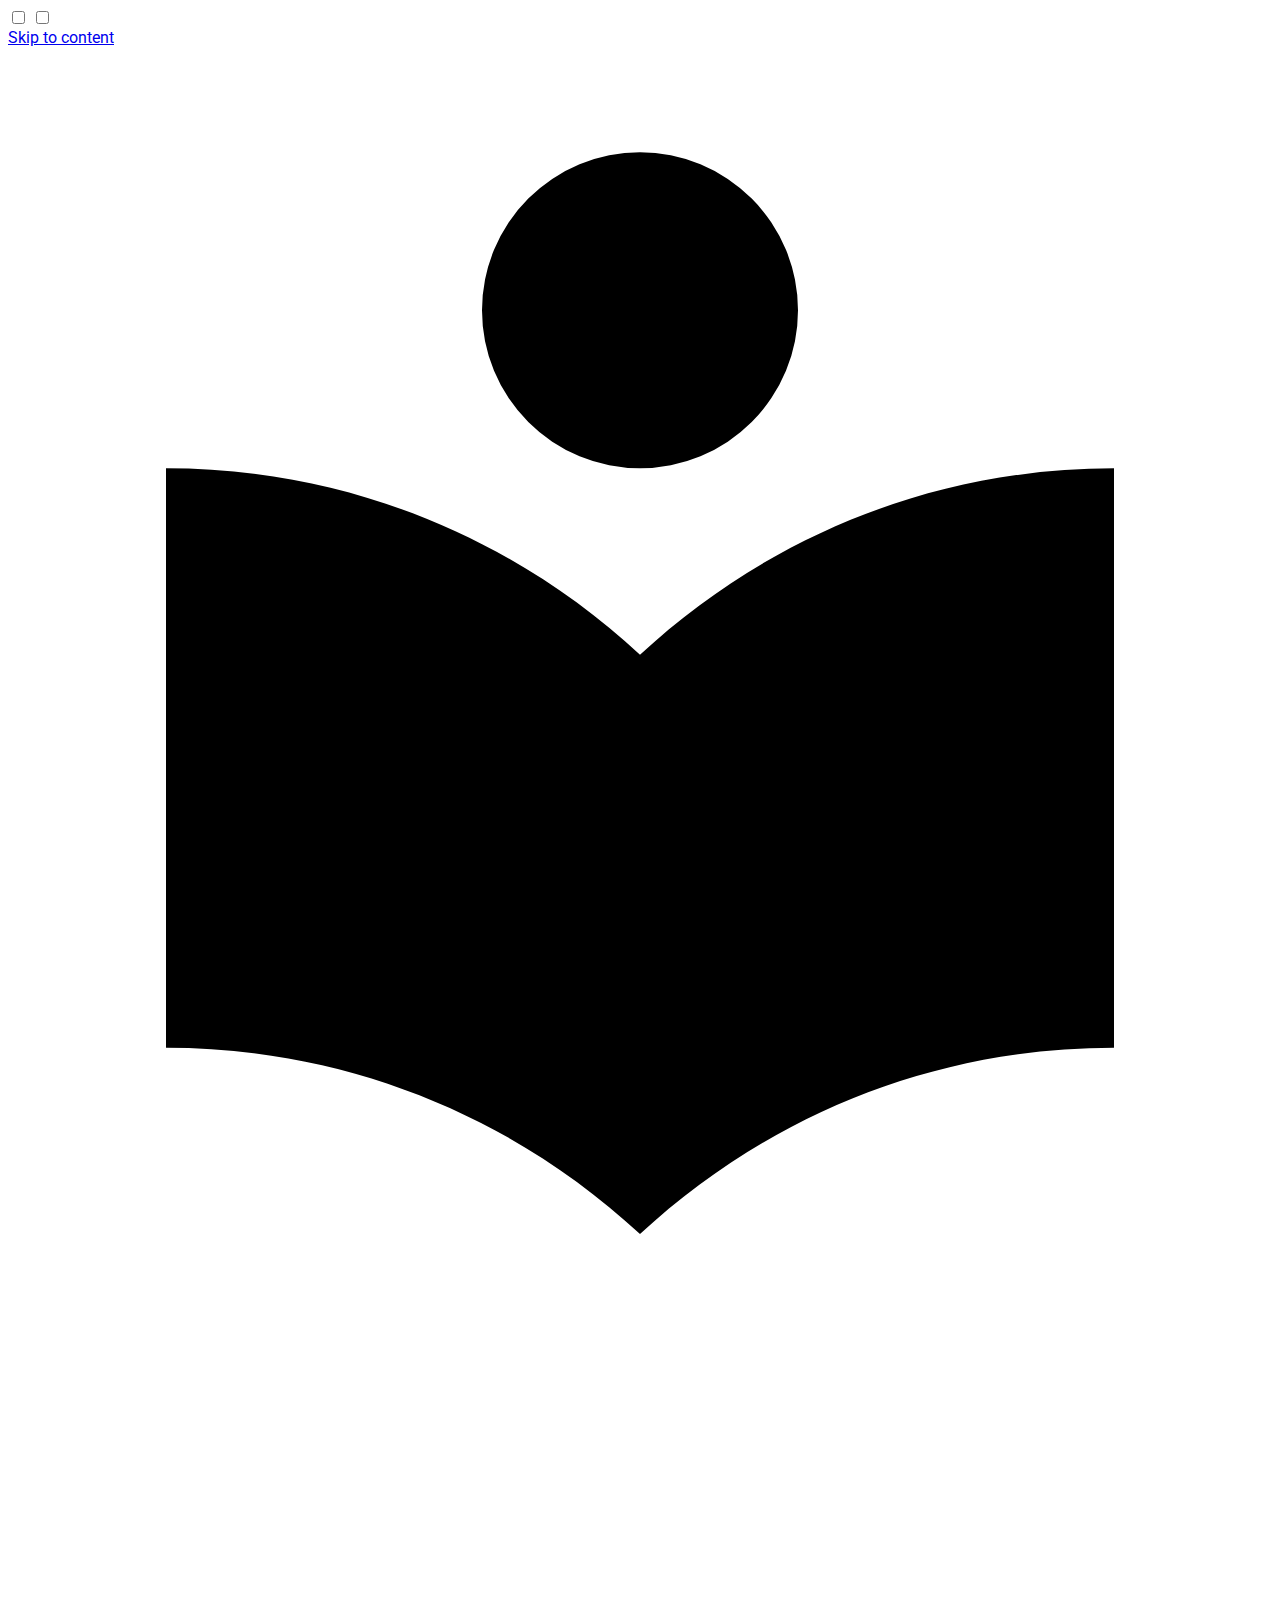
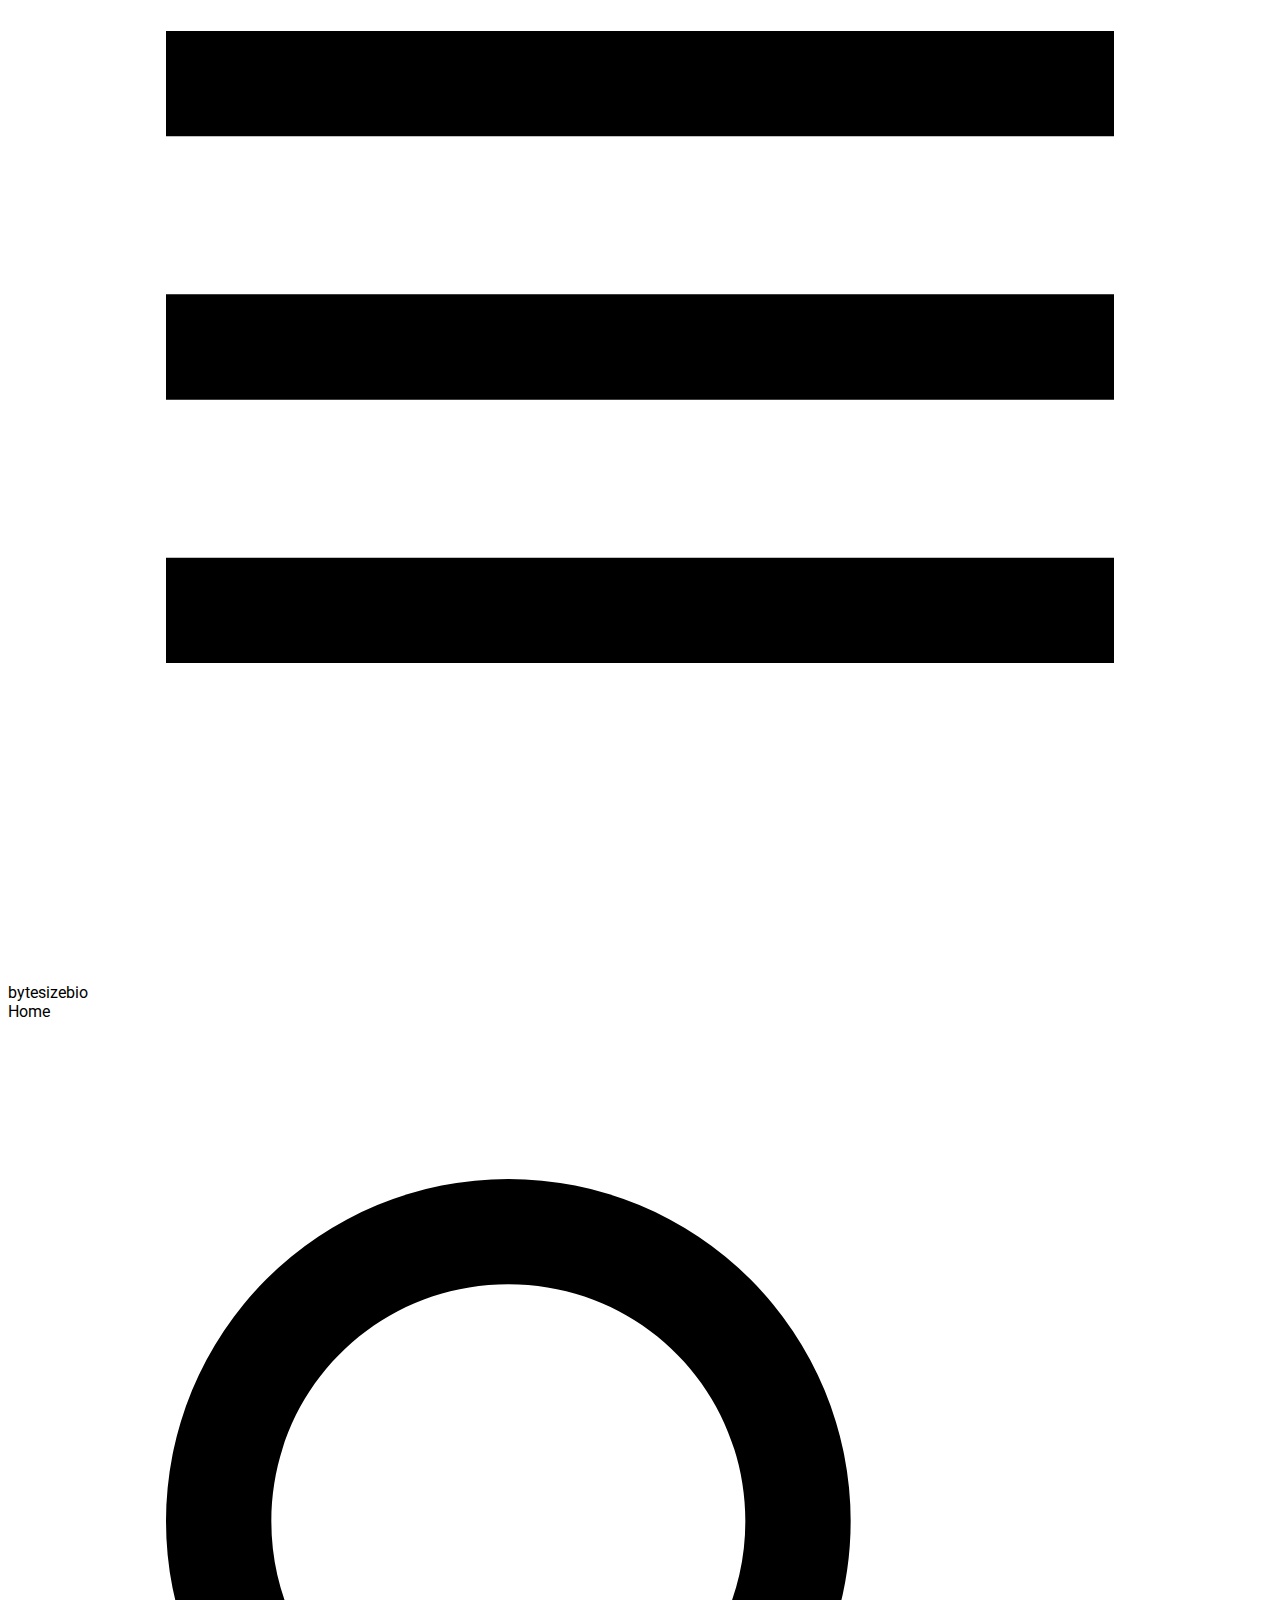
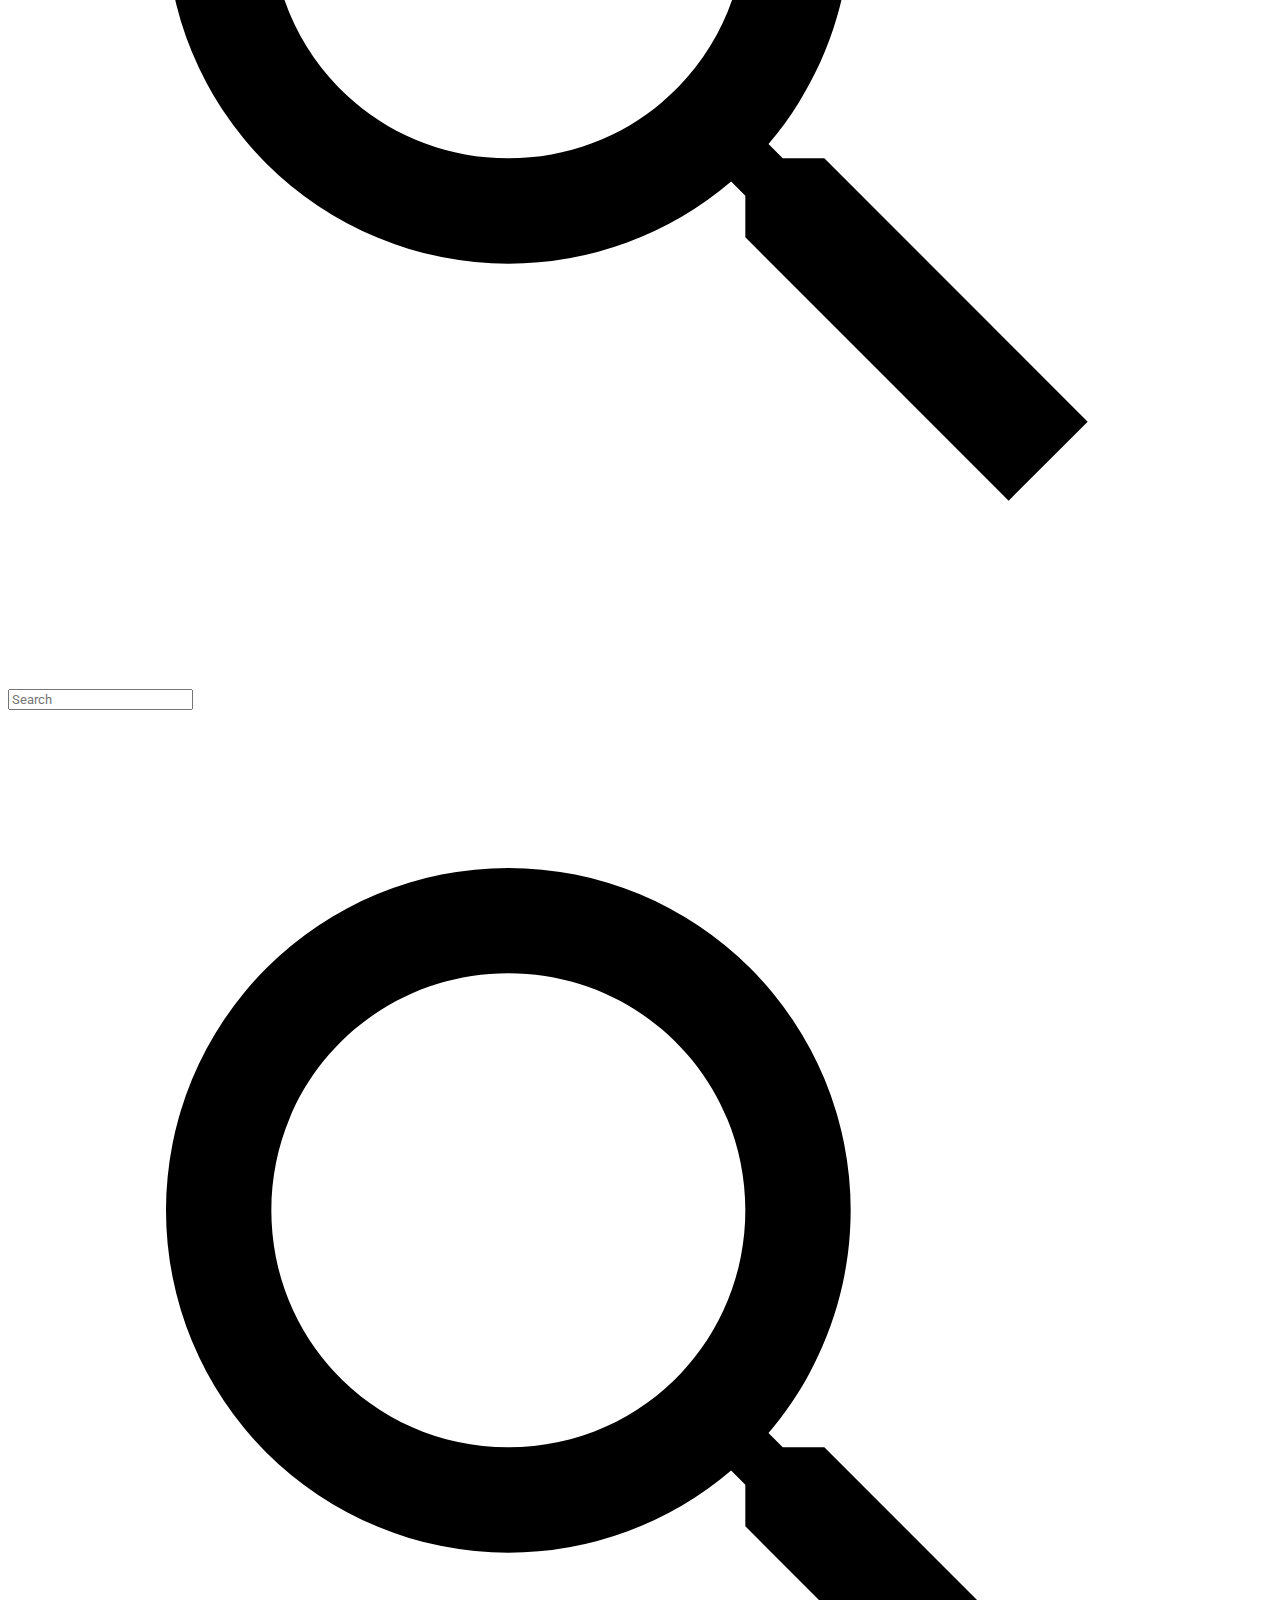
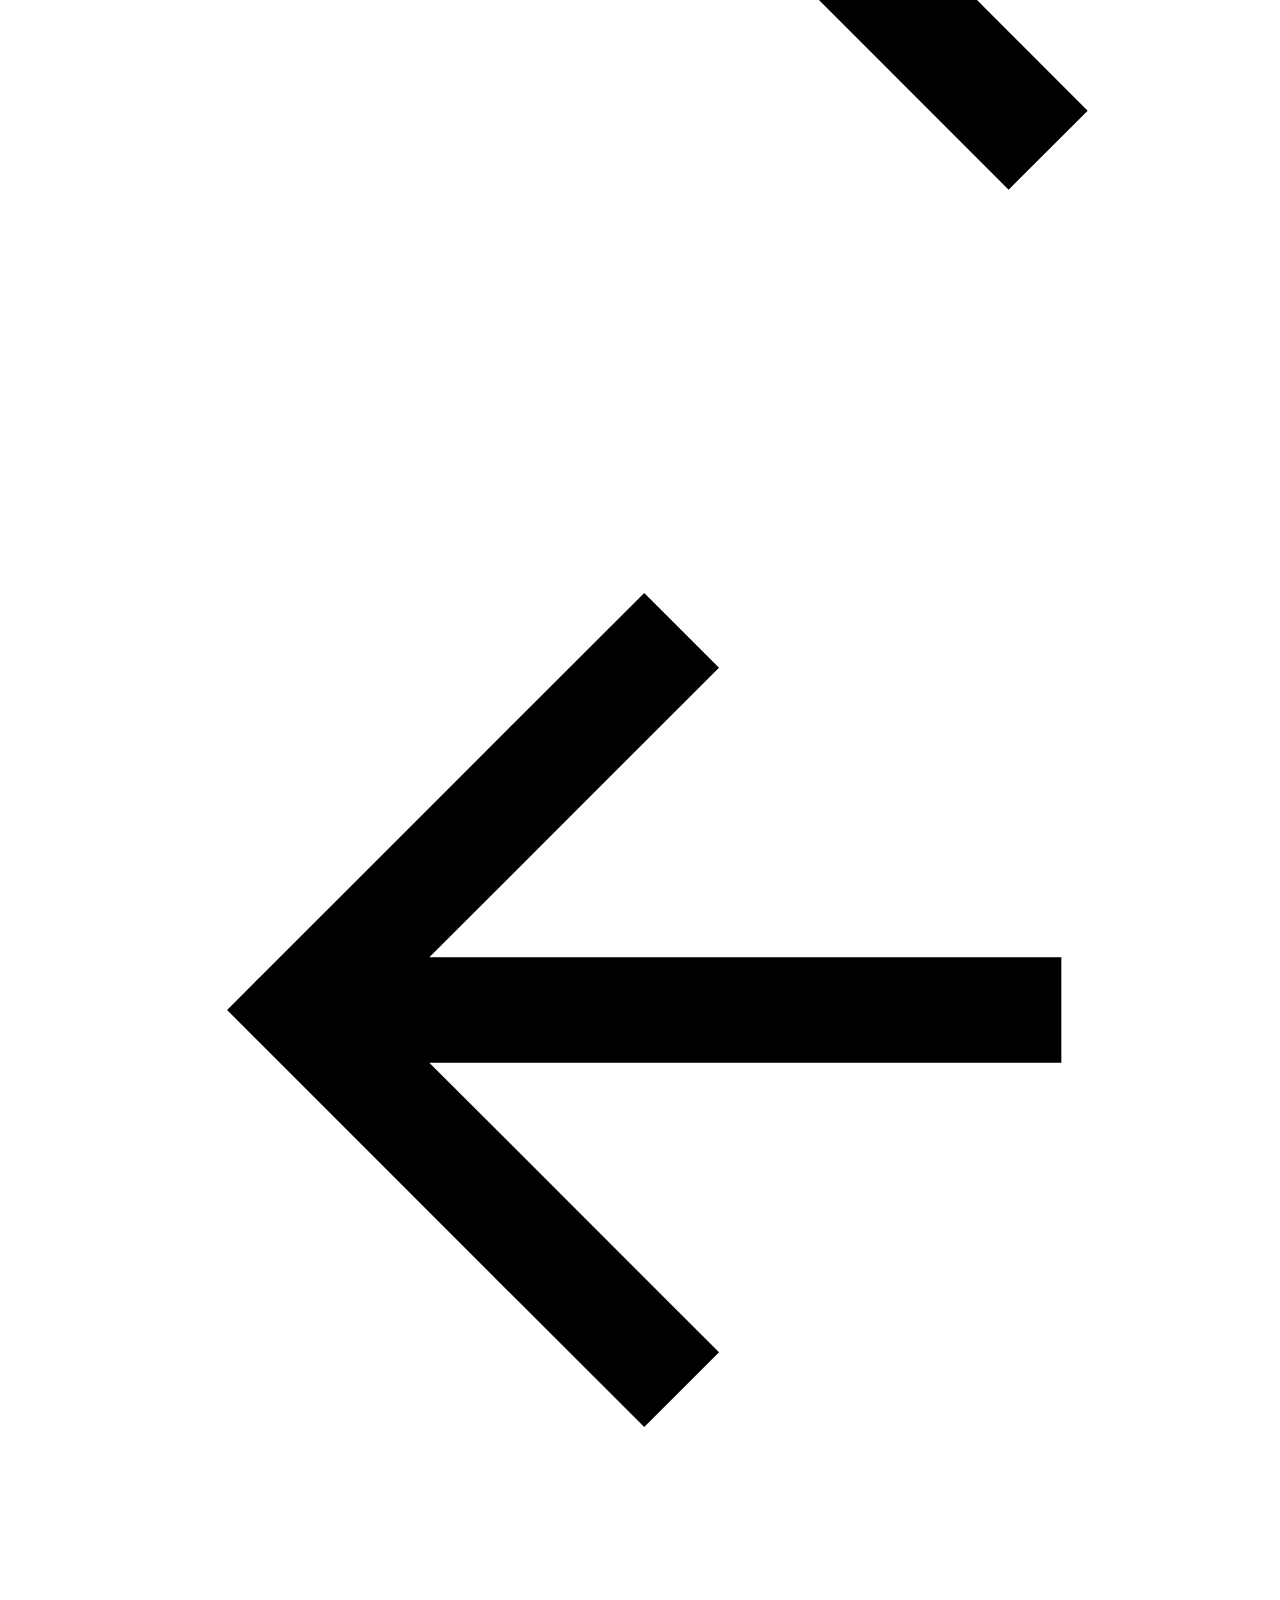
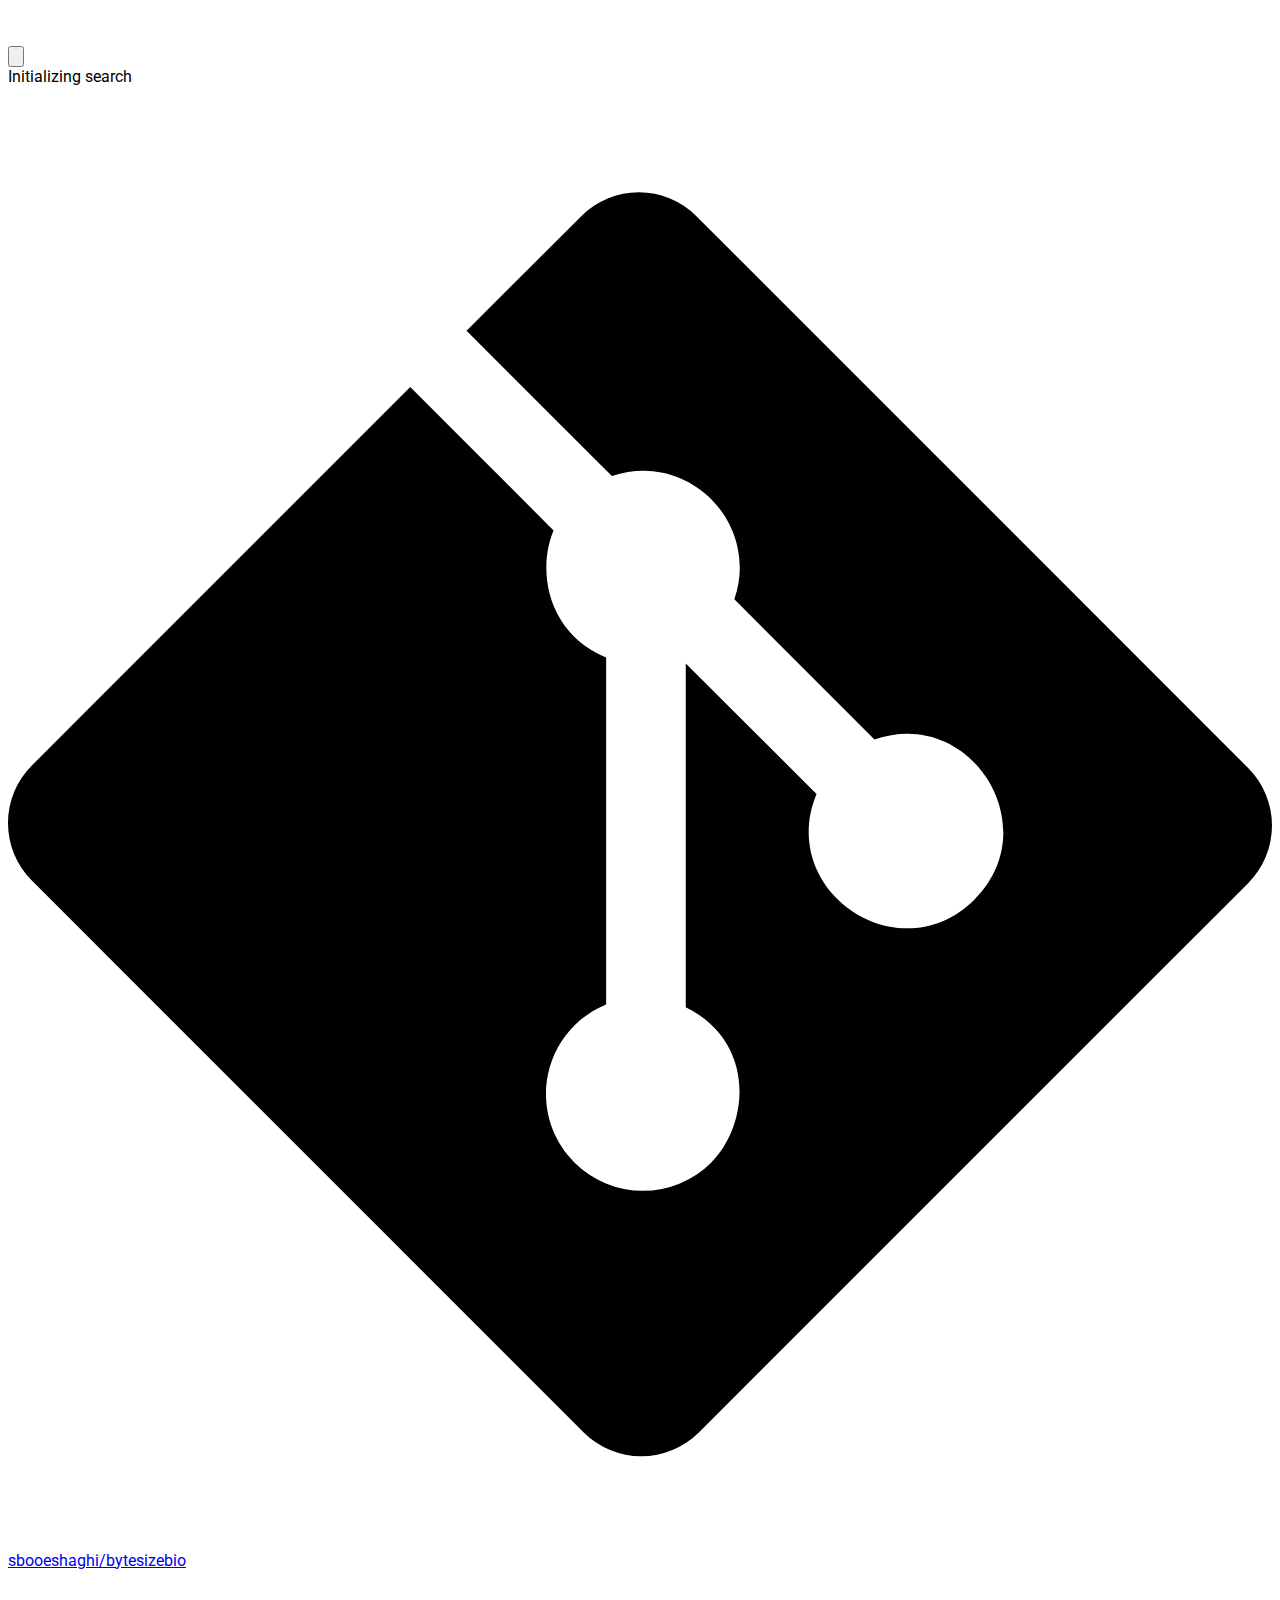
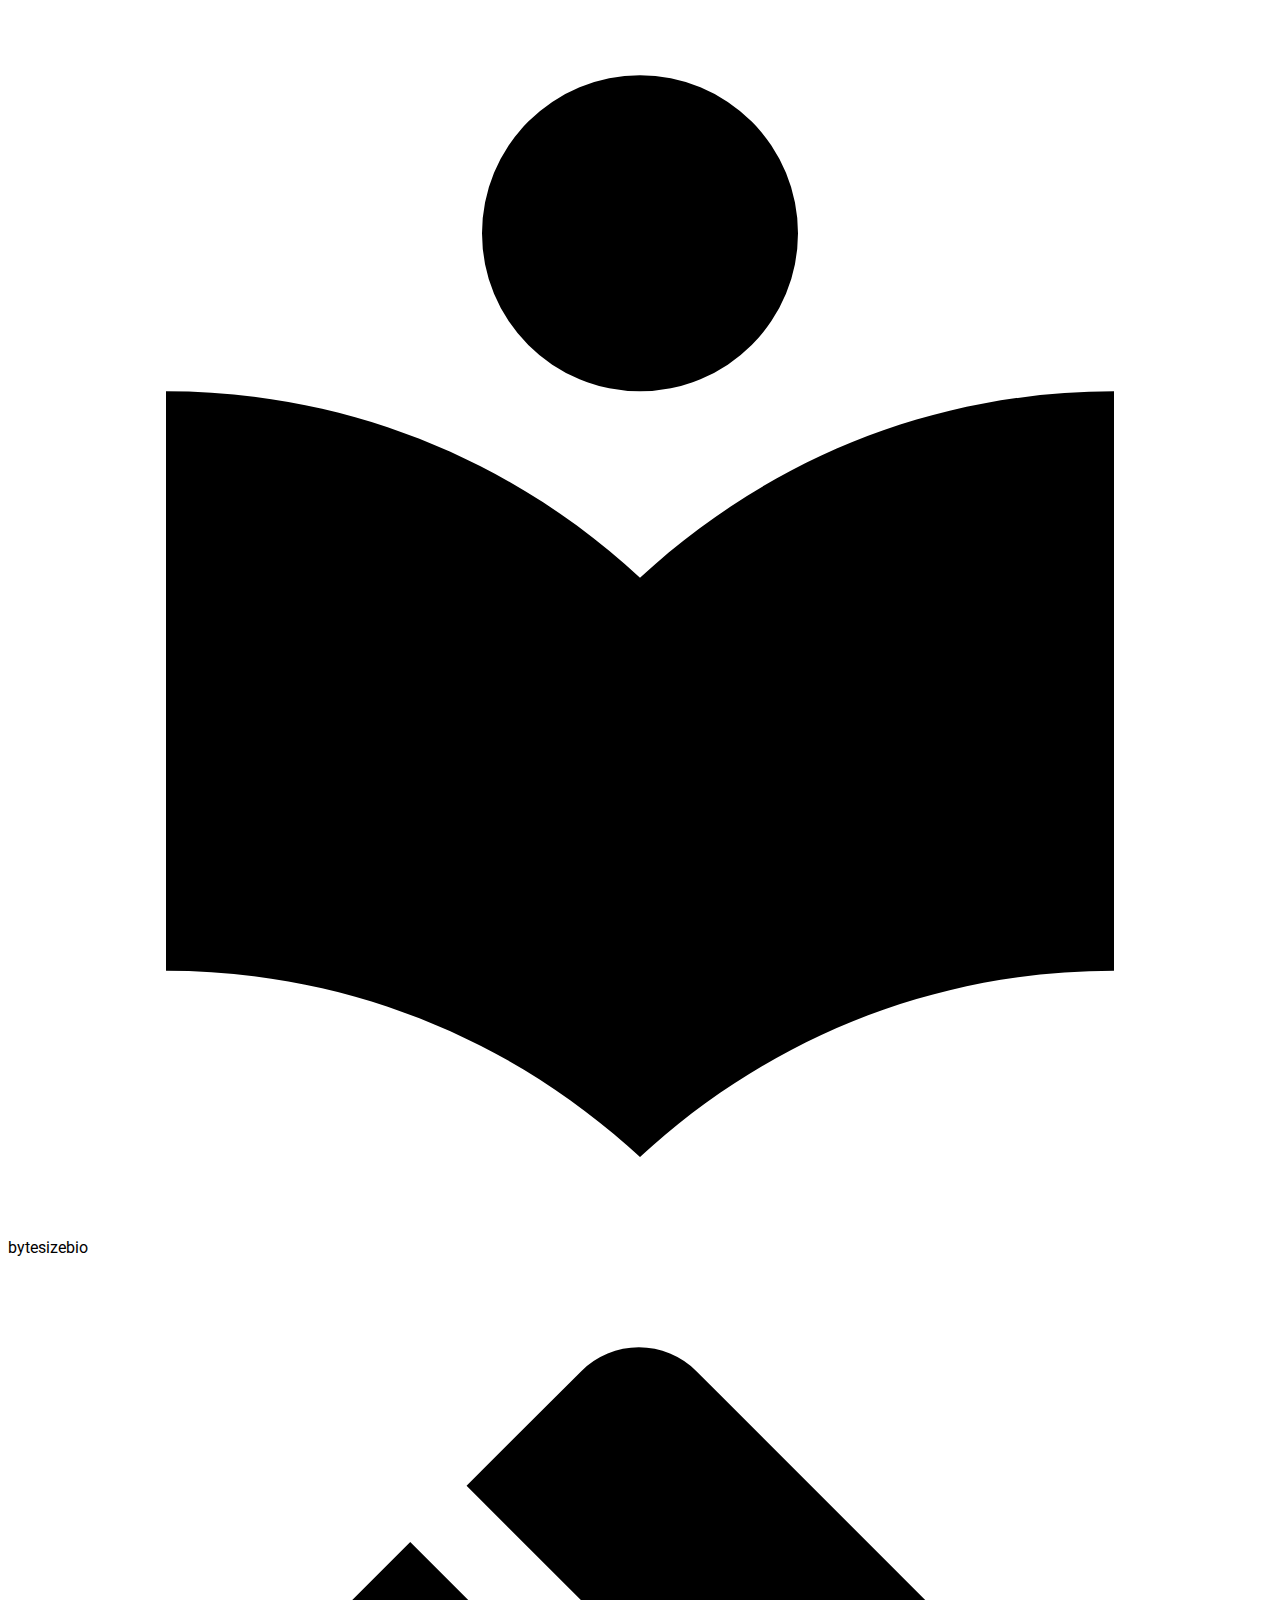
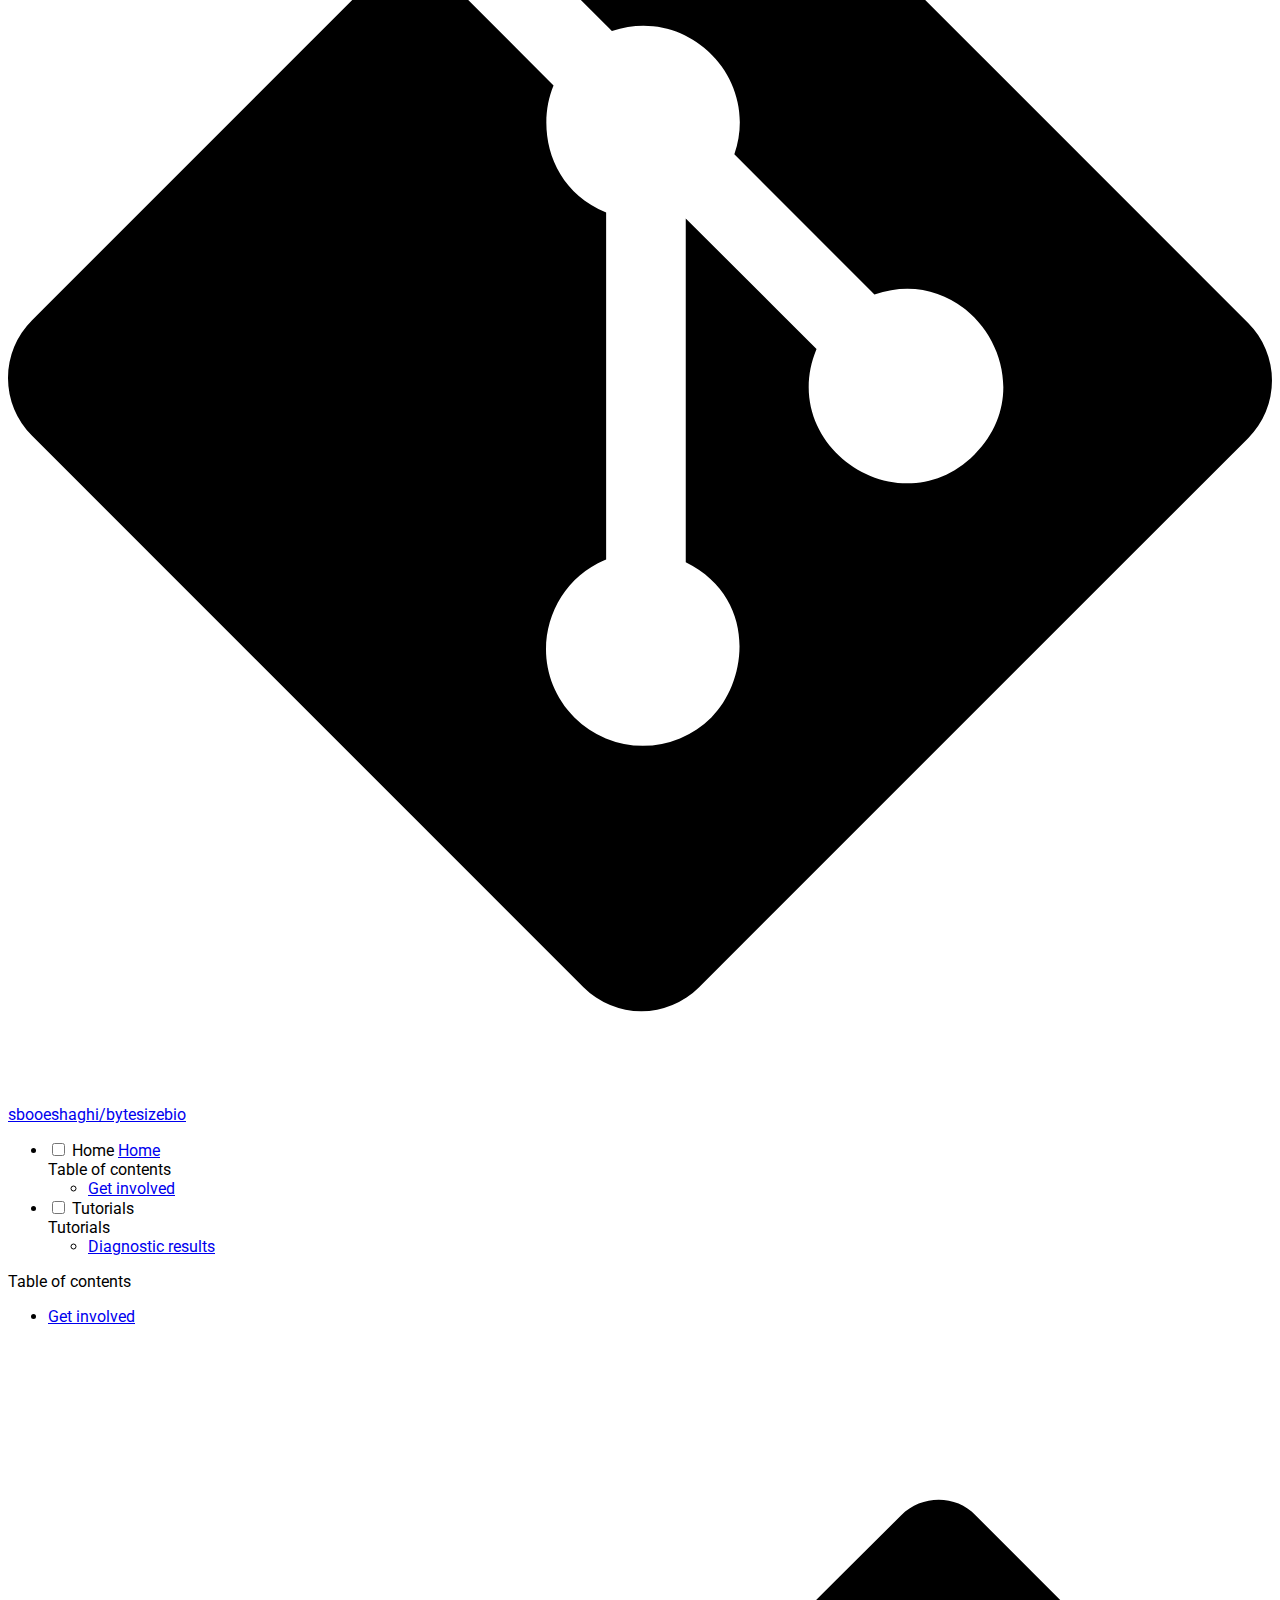
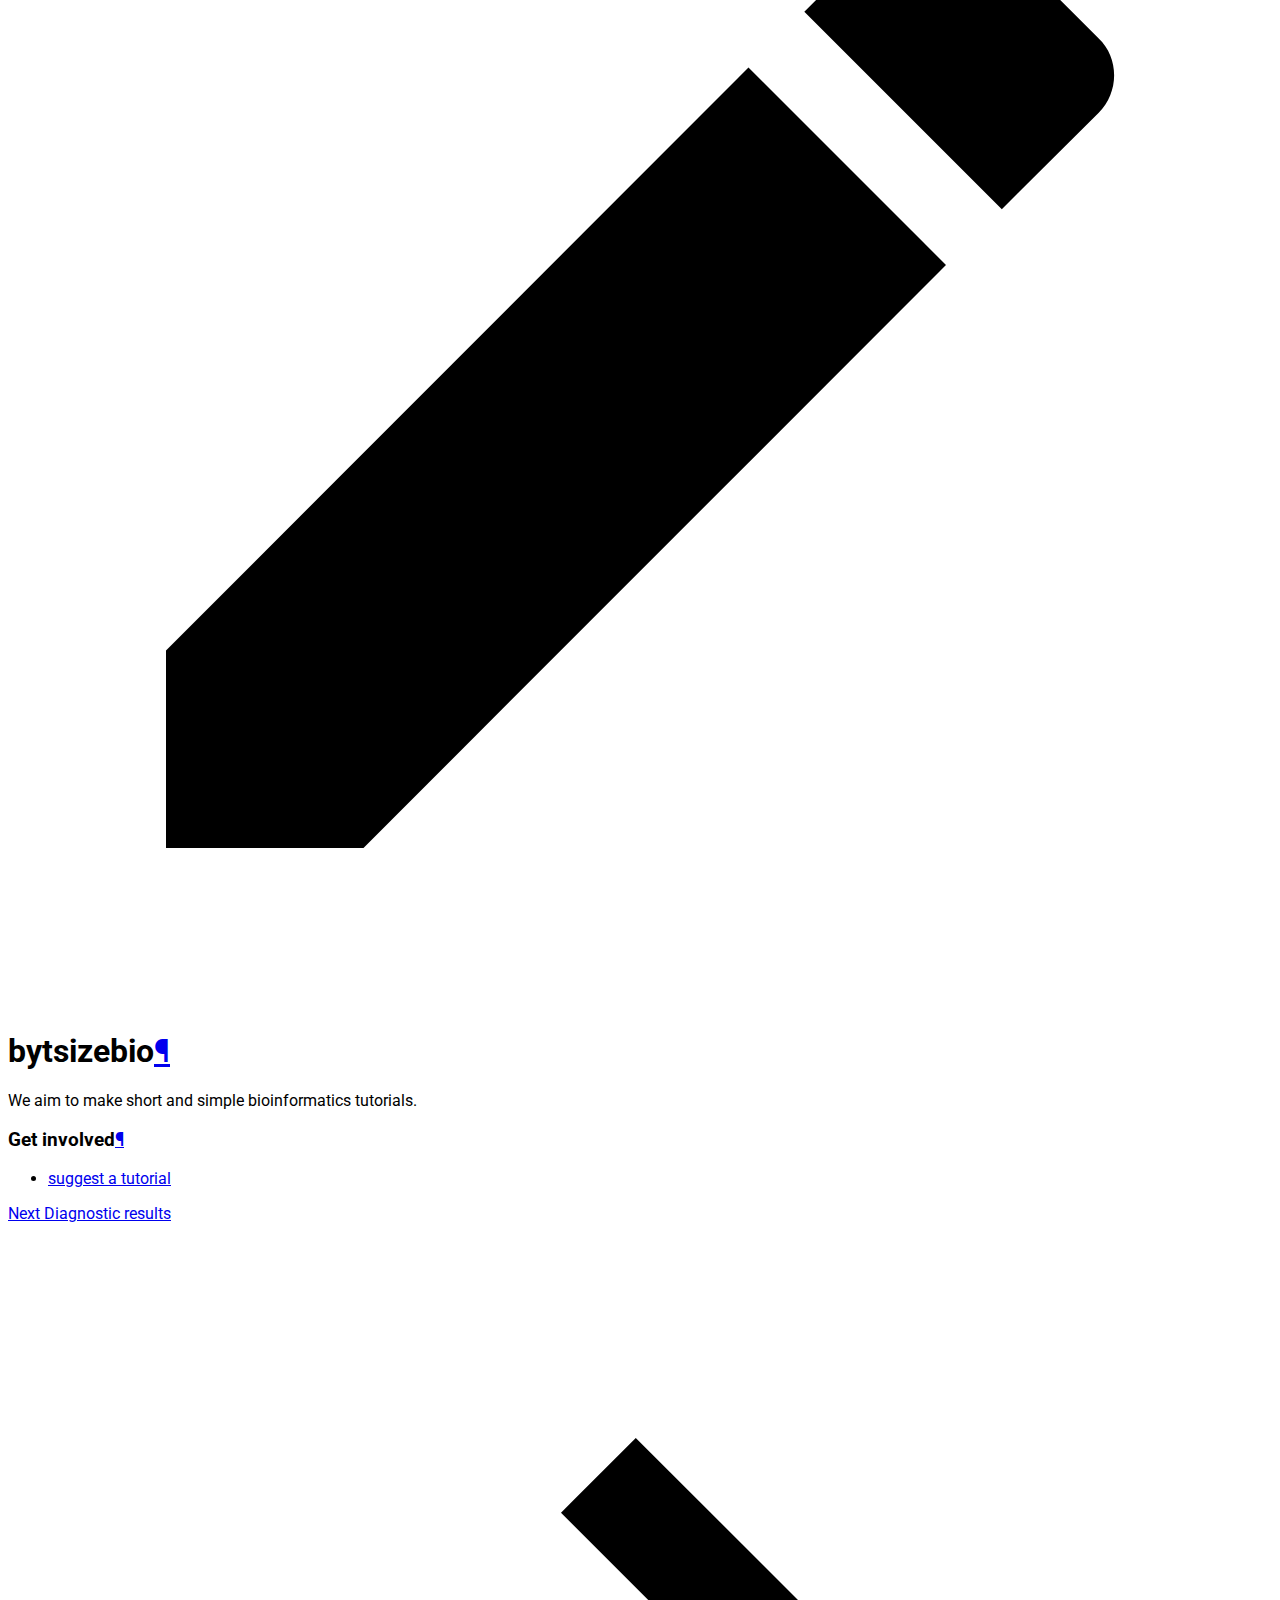
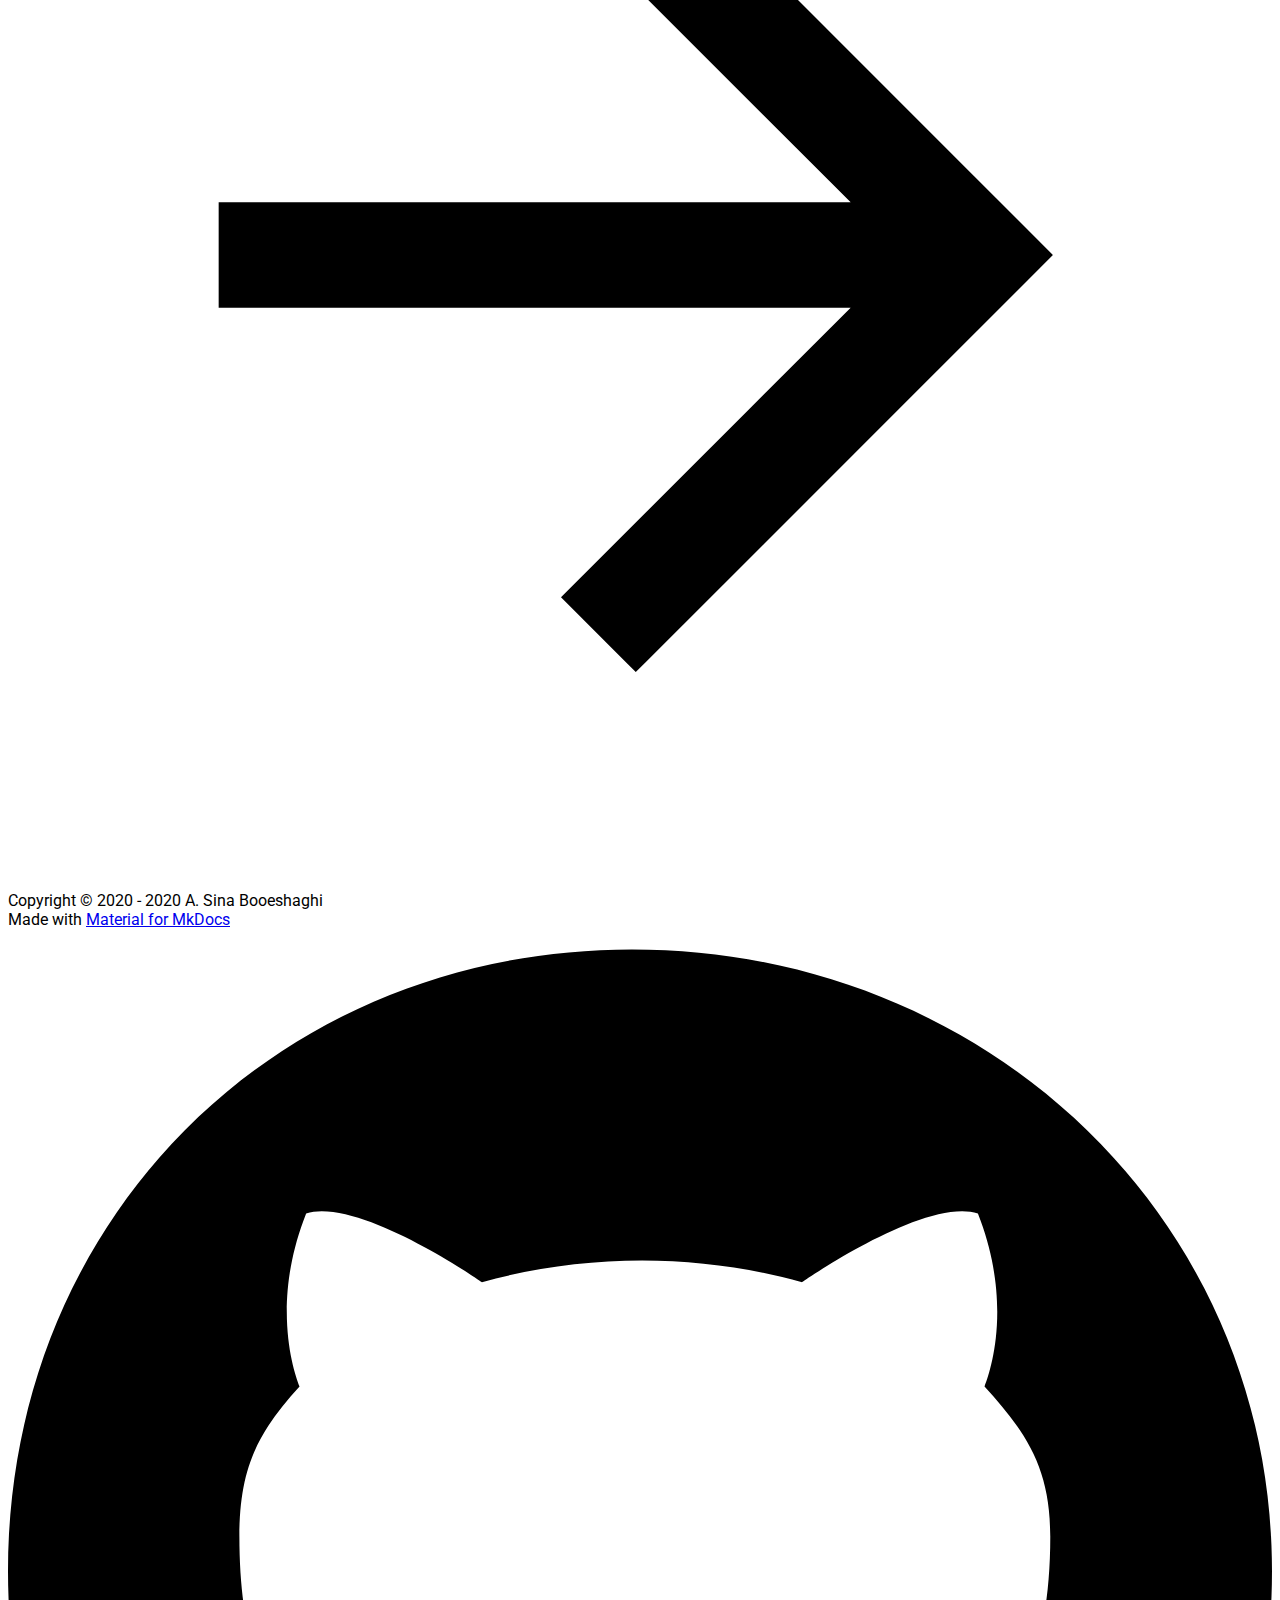
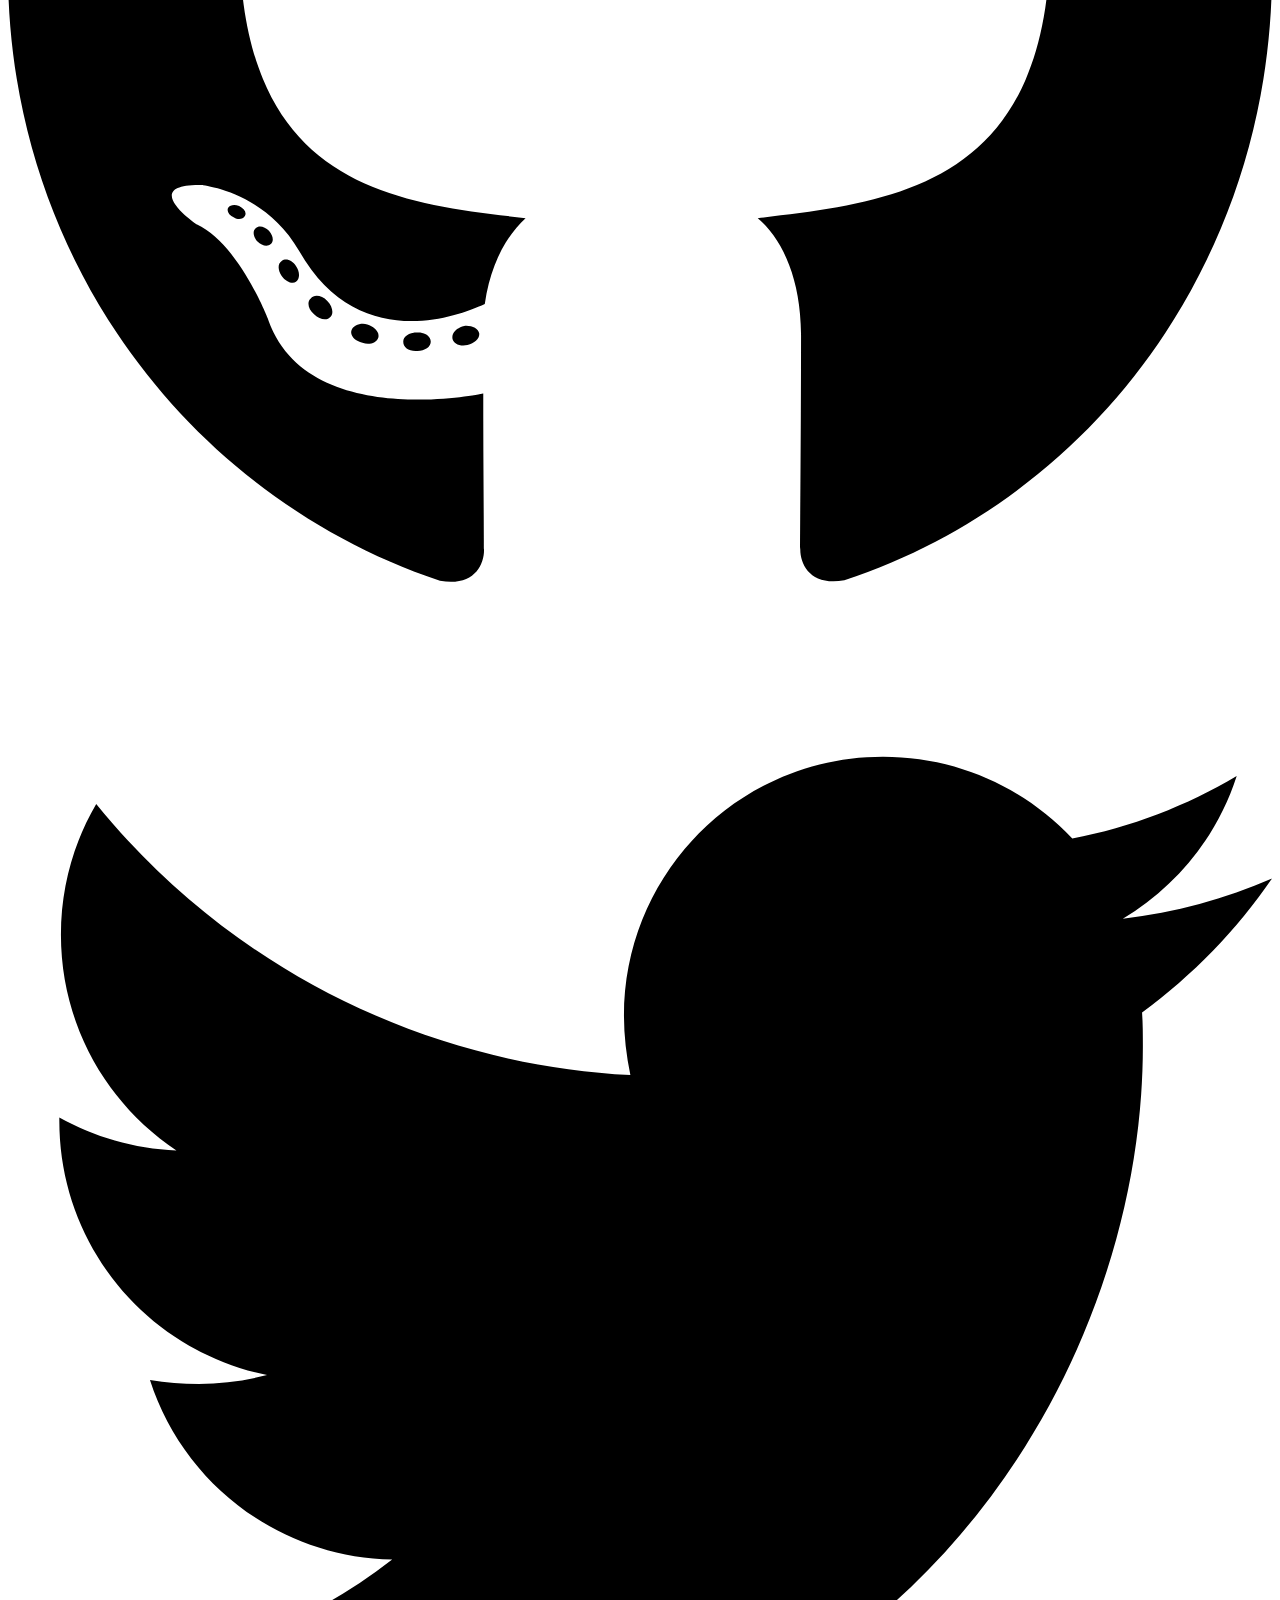
==== tutorials/site/index.html @ 62a3fa5d "Latest data: Mon Jan  4 19:23:05 UTC 2021" ====
<!doctype html>
<html lang="en" class="no-js">
  <head>
    
      <meta charset="utf-8">
      <meta name="viewport" content="width=device-width,initial-scale=1">
      
        <meta name="description" content="Short and simple bioinformatics tutorials">
      
      
      
        <meta name="author" content="A. Sina Booeshaghi">
      
      
      <link rel="shortcut icon" href="assets/images/favicon.png">
      <meta name="generator" content="mkdocs-1.1.2, mkdocs-material-6.2.3">
    
    
      
        <title>bytesizebio</title>
      
    
    
      <link rel="stylesheet" href="assets/stylesheets/main.3b61ea93.min.css">
      
        
        <link rel="stylesheet" href="assets/stylesheets/palette.39b8e14a.min.css">
        
      
    
    
    
      
        
        <link rel="preconnect" href="https://fonts.gstatic.com" crossorigin>
        <link rel="stylesheet" href="https://fonts.googleapis.com/css?family=Roboto:300,400,400i,700%7CRoboto+Mono&display=fallback">
        <style>body,input{font-family:"Roboto",-apple-system,BlinkMacSystemFont,Helvetica,Arial,sans-serif}code,kbd,pre{font-family:"Roboto Mono",SFMono-Regular,Consolas,Menlo,monospace}</style>
      
    
    
    
      <link rel="stylesheet" href="css/custom.css">
    
    
      
    
    
  </head>
  
  
    
    
      
    
    
    
    
    <body dir="ltr" data-md-color-scheme="default" data-md-color-primary="blue-grey" data-md-color-accent="amber">
      
  
    
    <input class="md-toggle" data-md-toggle="drawer" type="checkbox" id="__drawer" autocomplete="off">
    <input class="md-toggle" data-md-toggle="search" type="checkbox" id="__search" autocomplete="off">
    <label class="md-overlay" for="__drawer"></label>
    <div data-md-component="skip">
      
        
        <a href="#bytsizebio" class="md-skip">
          Skip to content
        </a>
      
    </div>
    <div data-md-component="announce">
      
    </div>
    
      

<header class="md-header" data-md-component="header">
  <nav class="md-header-nav md-grid" aria-label="Header">
    <a href="." title="bytesizebio" class="md-header-nav__button md-logo" aria-label="bytesizebio">
      
  
  <svg xmlns="http://www.w3.org/2000/svg" viewBox="0 0 24 24"><path d="M12 8a3 3 0 003-3 3 3 0 00-3-3 3 3 0 00-3 3 3 3 0 003 3m0 3.54C9.64 9.35 6.5 8 3 8v11c3.5 0 6.64 1.35 9 3.54 2.36-2.19 5.5-3.54 9-3.54V8c-3.5 0-6.64 1.35-9 3.54z"/></svg>

    </a>
    <label class="md-header-nav__button md-icon" for="__drawer">
      <svg xmlns="http://www.w3.org/2000/svg" viewBox="0 0 24 24"><path d="M3 6h18v2H3V6m0 5h18v2H3v-2m0 5h18v2H3v-2z"/></svg>
    </label>
    <div class="md-header-nav__title" data-md-component="header-title">
      <div class="md-header-nav__ellipsis">
        <div class="md-header-nav__topic">
          <span class="md-ellipsis">
            bytesizebio
          </span>
        </div>
        <div class="md-header-nav__topic">
          <span class="md-ellipsis">
            
              Home
            
          </span>
        </div>
      </div>
    </div>
    
      <label class="md-header-nav__button md-icon" for="__search">
        <svg xmlns="http://www.w3.org/2000/svg" viewBox="0 0 24 24"><path d="M9.5 3A6.5 6.5 0 0116 9.5c0 1.61-.59 3.09-1.56 4.23l.27.27h.79l5 5-1.5 1.5-5-5v-.79l-.27-.27A6.516 6.516 0 019.5 16 6.5 6.5 0 013 9.5 6.5 6.5 0 019.5 3m0 2C7 5 5 7 5 9.5S7 14 9.5 14 14 12 14 9.5 12 5 9.5 5z"/></svg>
      </label>
      
<div class="md-search" data-md-component="search" role="dialog">
  <label class="md-search__overlay" for="__search"></label>
  <div class="md-search__inner" role="search">
    <form class="md-search__form" name="search">
      <input type="text" class="md-search__input" name="query" aria-label="Search" placeholder="Search" autocapitalize="off" autocorrect="off" autocomplete="off" spellcheck="false" data-md-component="search-query" data-md-state="active" required>
      <label class="md-search__icon md-icon" for="__search">
        <svg xmlns="http://www.w3.org/2000/svg" viewBox="0 0 24 24"><path d="M9.5 3A6.5 6.5 0 0116 9.5c0 1.61-.59 3.09-1.56 4.23l.27.27h.79l5 5-1.5 1.5-5-5v-.79l-.27-.27A6.516 6.516 0 019.5 16 6.5 6.5 0 013 9.5 6.5 6.5 0 019.5 3m0 2C7 5 5 7 5 9.5S7 14 9.5 14 14 12 14 9.5 12 5 9.5 5z"/></svg>
        <svg xmlns="http://www.w3.org/2000/svg" viewBox="0 0 24 24"><path d="M20 11v2H8l5.5 5.5-1.42 1.42L4.16 12l7.92-7.92L13.5 5.5 8 11h12z"/></svg>
      </label>
      <button type="reset" class="md-search__icon md-icon" aria-label="Clear" data-md-component="search-reset" tabindex="-1">
        <svg xmlns="http://www.w3.org/2000/svg" viewBox="0 0 24 24"><path d="M19 6.41L17.59 5 12 10.59 6.41 5 5 6.41 10.59 12 5 17.59 6.41 19 12 13.41 17.59 19 19 17.59 13.41 12 19 6.41z"/></svg>
      </button>
    </form>
    <div class="md-search__output">
      <div class="md-search__scrollwrap" data-md-scrollfix>
        <div class="md-search-result" data-md-component="search-result">
          <div class="md-search-result__meta">
            Initializing search
          </div>
          <ol class="md-search-result__list"></ol>
        </div>
      </div>
    </div>
  </div>
</div>
    
    
      <div class="md-header-nav__source">
        
<a href="https://github.com/sbooeshaghi/bytesizebio/" title="Go to repository" class="md-source">
  <div class="md-source__icon md-icon">
    
    <svg xmlns="http://www.w3.org/2000/svg" viewBox="0 0 448 512"><path d="M439.55 236.05L244 40.45a28.87 28.87 0 00-40.81 0l-40.66 40.63 51.52 51.52c27.06-9.14 52.68 16.77 43.39 43.68l49.66 49.66c34.23-11.8 61.18 31 35.47 56.69-26.49 26.49-70.21-2.87-56-37.34L240.22 199v121.85c25.3 12.54 22.26 41.85 9.08 55a34.34 34.34 0 01-48.55 0c-17.57-17.6-11.07-46.91 11.25-56v-123c-20.8-8.51-24.6-30.74-18.64-45L142.57 101 8.45 235.14a28.86 28.86 0 000 40.81l195.61 195.6a28.86 28.86 0 0040.8 0l194.69-194.69a28.86 28.86 0 000-40.81z"/></svg>
  </div>
  <div class="md-source__repository">
    sbooeshaghi/bytesizebio
  </div>
</a>
      </div>
    
  </nav>
</header>
    
    <div class="md-container" data-md-component="container">
      
      
        
      
      <main class="md-main" data-md-component="main">
        <div class="md-main__inner md-grid">
          
            
              
              <div class="md-sidebar md-sidebar--primary" data-md-component="navigation" >
                <div class="md-sidebar__scrollwrap">
                  <div class="md-sidebar__inner">
                    




<nav class="md-nav md-nav--primary" aria-label="Navigation" data-md-level="0">
  <label class="md-nav__title" for="__drawer">
    <a href="." title="bytesizebio" class="md-nav__button md-logo" aria-label="bytesizebio">
      
  
  <svg xmlns="http://www.w3.org/2000/svg" viewBox="0 0 24 24"><path d="M12 8a3 3 0 003-3 3 3 0 00-3-3 3 3 0 00-3 3 3 3 0 003 3m0 3.54C9.64 9.35 6.5 8 3 8v11c3.5 0 6.64 1.35 9 3.54 2.36-2.19 5.5-3.54 9-3.54V8c-3.5 0-6.64 1.35-9 3.54z"/></svg>

    </a>
    bytesizebio
  </label>
  
    <div class="md-nav__source">
      
<a href="https://github.com/sbooeshaghi/bytesizebio/" title="Go to repository" class="md-source">
  <div class="md-source__icon md-icon">
    
    <svg xmlns="http://www.w3.org/2000/svg" viewBox="0 0 448 512"><path d="M439.55 236.05L244 40.45a28.87 28.87 0 00-40.81 0l-40.66 40.63 51.52 51.52c27.06-9.14 52.68 16.77 43.39 43.68l49.66 49.66c34.23-11.8 61.18 31 35.47 56.69-26.49 26.49-70.21-2.87-56-37.34L240.22 199v121.85c25.3 12.54 22.26 41.85 9.08 55a34.34 34.34 0 01-48.55 0c-17.57-17.6-11.07-46.91 11.25-56v-123c-20.8-8.51-24.6-30.74-18.64-45L142.57 101 8.45 235.14a28.86 28.86 0 000 40.81l195.61 195.6a28.86 28.86 0 0040.8 0l194.69-194.69a28.86 28.86 0 000-40.81z"/></svg>
  </div>
  <div class="md-source__repository">
    sbooeshaghi/bytesizebio
  </div>
</a>
    </div>
  
  <ul class="md-nav__list" data-md-scrollfix>
    
      
      
      


  


  <li class="md-nav__item md-nav__item--active">
    
    <input class="md-nav__toggle md-toggle" data-md-toggle="toc" type="checkbox" id="__toc">
    
      
    
    
      <label class="md-nav__link md-nav__link--active" for="__toc">
        Home
        <span class="md-nav__icon md-icon"></span>
      </label>
    
    <a href="." class="md-nav__link md-nav__link--active">
      Home
    </a>
    
      
<nav class="md-nav md-nav--secondary" aria-label="Table of contents">
  
  
    
  
  
    <label class="md-nav__title" for="__toc">
      <span class="md-nav__icon md-icon"></span>
      Table of contents
    </label>
    <ul class="md-nav__list" data-md-scrollfix>
      
        <li class="md-nav__item">
  <a href="#get-involved" class="md-nav__link">
    Get involved
  </a>
  
</li>
      
    </ul>
  
</nav>
    
  </li>

    
      
      
      



  
  <li class="md-nav__item md-nav__item--nested">
    
    
      <input class="md-nav__toggle md-toggle" data-md-toggle="nav-2" type="checkbox" id="nav-2" >
    
    <label class="md-nav__link" for="nav-2">
      Tutorials
      <span class="md-nav__icon md-icon"></span>
    </label>
    <nav class="md-nav" aria-label="Tutorials" data-md-level="1">
      <label class="md-nav__title" for="nav-2">
        <span class="md-nav__icon md-icon"></span>
        Tutorials
      </label>
      <ul class="md-nav__list" data-md-scrollfix>
        
        
          
          
          



  <li class="md-nav__item">
    <a href="tutorials/diagnostic/" class="md-nav__link">
      Diagnostic results
    </a>
  </li>

        
      </ul>
    </nav>
  </li>

    
  </ul>
</nav>
                  </div>
                </div>
              </div>
            
            
              
              <div class="md-sidebar md-sidebar--secondary" data-md-component="toc" >
                <div class="md-sidebar__scrollwrap">
                  <div class="md-sidebar__inner">
                    
<nav class="md-nav md-nav--secondary" aria-label="Table of contents">
  
  
    
  
  
    <label class="md-nav__title" for="__toc">
      <span class="md-nav__icon md-icon"></span>
      Table of contents
    </label>
    <ul class="md-nav__list" data-md-scrollfix>
      
        <li class="md-nav__item">
  <a href="#get-involved" class="md-nav__link">
    Get involved
  </a>
  
</li>
      
    </ul>
  
</nav>
                  </div>
                </div>
              </div>
            
          
          <div class="md-content">
            <article class="md-content__inner md-typeset">
              
                
                  <a href="https://github.com/sbooeshaghi/bytesizebio/edit/master/docs/index.md" title="Edit this page" class="md-content__button md-icon">
                    <svg xmlns="http://www.w3.org/2000/svg" viewBox="0 0 24 24"><path d="M20.71 7.04c.39-.39.39-1.04 0-1.41l-2.34-2.34c-.37-.39-1.02-.39-1.41 0l-1.84 1.83 3.75 3.75M3 17.25V21h3.75L17.81 9.93l-3.75-3.75L3 17.25z"/></svg>
                  </a>
                
                
                <h1 id="bytsizebio">bytsizebio<a class="headerlink" href="#bytsizebio" title="Permanent link">&para;</a></h1>
<p>We aim to make short and simple bioinformatics tutorials.</p>
<h3 id="get-involved">Get involved<a class="headerlink" href="#get-involved" title="Permanent link">&para;</a></h3>
<ul>
<li><a href="https://forms.gle/cNeSPXgAhk7ufVtc6" class="external-link" target="_blank">suggest a tutorial</a></li>
</ul>
                
              
              
                


              
            </article>
          </div>
        </div>
      </main>
      
        
<footer class="md-footer">
  
    <div class="md-footer-nav">
      <nav class="md-footer-nav__inner md-grid" aria-label="Footer">
        
        
          <a href="tutorials/diagnostic/" class="md-footer-nav__link md-footer-nav__link--next" rel="next">
            <div class="md-footer-nav__title">
              <div class="md-ellipsis">
                <span class="md-footer-nav__direction">
                  Next
                </span>
                Diagnostic results
              </div>
            </div>
            <div class="md-footer-nav__button md-icon">
              <svg xmlns="http://www.w3.org/2000/svg" viewBox="0 0 24 24"><path d="M4 11v2h12l-5.5 5.5 1.42 1.42L19.84 12l-7.92-7.92L10.5 5.5 16 11H4z"/></svg>
            </div>
          </a>
        
      </nav>
    </div>
  
  <div class="md-footer-meta md-typeset">
    <div class="md-footer-meta__inner md-grid">
      <div class="md-footer-copyright">
        
          <div class="md-footer-copyright__highlight">
            Copyright &copy; 2020 - 2020 A. Sina Booeshaghi
          </div>
        
        Made with
        <a href="https://squidfunk.github.io/mkdocs-material/" target="_blank" rel="noopener">
          Material for MkDocs
        </a>
      </div>
      
  <div class="md-footer-social">
    
      
      
        
        
      
      <a href="https://github.com/sbooeshaghi" target="_blank" rel="noopener" title="github.com" class="md-footer-social__link">
        <svg xmlns="http://www.w3.org/2000/svg" viewBox="0 0 496 512"><path d="M165.9 397.4c0 2-2.3 3.6-5.2 3.6-3.3.3-5.6-1.3-5.6-3.6 0-2 2.3-3.6 5.2-3.6 3-.3 5.6 1.3 5.6 3.6zm-31.1-4.5c-.7 2 1.3 4.3 4.3 4.9 2.6 1 5.6 0 6.2-2s-1.3-4.3-4.3-5.2c-2.6-.7-5.5.3-6.2 2.3zm44.2-1.7c-2.9.7-4.9 2.6-4.6 4.9.3 2 2.9 3.3 5.9 2.6 2.9-.7 4.9-2.6 4.6-4.6-.3-1.9-3-3.2-5.9-2.9zM244.8 8C106.1 8 0 113.3 0 252c0 110.9 69.8 205.8 169.5 239.2 12.8 2.3 17.3-5.6 17.3-12.1 0-6.2-.3-40.4-.3-61.4 0 0-70 15-84.7-29.8 0 0-11.4-29.1-27.8-36.6 0 0-22.9-15.7 1.6-15.4 0 0 24.9 2 38.6 25.8 21.9 38.6 58.6 27.5 72.9 20.9 2.3-16 8.8-27.1 16-33.7-55.9-6.2-112.3-14.3-112.3-110.5 0-27.5 7.6-41.3 23.6-58.9-2.6-6.5-11.1-33.3 2.6-67.9 20.9-6.5 69 27 69 27 20-5.6 41.5-8.5 62.8-8.5s42.8 2.9 62.8 8.5c0 0 48.1-33.6 69-27 13.7 34.7 5.2 61.4 2.6 67.9 16 17.7 25.8 31.5 25.8 58.9 0 96.5-58.9 104.2-114.8 110.5 9.2 7.9 17 22.9 17 46.4 0 33.7-.3 75.4-.3 83.6 0 6.5 4.6 14.4 17.3 12.1C428.2 457.8 496 362.9 496 252 496 113.3 383.5 8 244.8 8zM97.2 352.9c-1.3 1-1 3.3.7 5.2 1.6 1.6 3.9 2.3 5.2 1 1.3-1 1-3.3-.7-5.2-1.6-1.6-3.9-2.3-5.2-1zm-10.8-8.1c-.7 1.3.3 2.9 2.3 3.9 1.6 1 3.6.7 4.3-.7.7-1.3-.3-2.9-2.3-3.9-2-.6-3.6-.3-4.3.7zm32.4 35.6c-1.6 1.3-1 4.3 1.3 6.2 2.3 2.3 5.2 2.6 6.5 1 1.3-1.3.7-4.3-1.3-6.2-2.2-2.3-5.2-2.6-6.5-1zm-11.4-14.7c-1.6 1-1.6 3.6 0 5.9 1.6 2.3 4.3 3.3 5.6 2.3 1.6-1.3 1.6-3.9 0-6.2-1.4-2.3-4-3.3-5.6-2z"/></svg>
      </a>
    
      
      
        
        
      
      <a href="https://twitter.com/sinabooeshaghi" target="_blank" rel="noopener" title="twitter.com" class="md-footer-social__link">
        <svg xmlns="http://www.w3.org/2000/svg" viewBox="0 0 512 512"><path d="M459.37 151.716c.325 4.548.325 9.097.325 13.645 0 138.72-105.583 298.558-298.558 298.558-59.452 0-114.68-17.219-161.137-47.106 8.447.974 16.568 1.299 25.34 1.299 49.055 0 94.213-16.568 130.274-44.832-46.132-.975-84.792-31.188-98.112-72.772 6.498.974 12.995 1.624 19.818 1.624 9.421 0 18.843-1.3 27.614-3.573-48.081-9.747-84.143-51.98-84.143-102.985v-1.299c13.969 7.797 30.214 12.67 47.431 13.319-28.264-18.843-46.781-51.005-46.781-87.391 0-19.492 5.197-37.36 14.294-52.954 51.655 63.675 129.3 105.258 216.365 109.807-1.624-7.797-2.599-15.918-2.599-24.04 0-57.828 46.782-104.934 104.934-104.934 30.213 0 57.502 12.67 76.67 33.137 23.715-4.548 46.456-13.32 66.599-25.34-7.798 24.366-24.366 44.833-46.132 57.827 21.117-2.273 41.584-8.122 60.426-16.243-14.292 20.791-32.161 39.308-52.628 54.253z"/></svg>
      </a>
    
  </div>

    </div>
  </div>
</footer>
      
    </div>
    
      <script src="assets/javascripts/vendor.08c56446.min.js"></script>
      <script src="assets/javascripts/bundle.6ced434e.min.js"></script><script id="__lang" type="application/json">{"clipboard.copy": "Copy to clipboard", "clipboard.copied": "Copied to clipboard", "search.config.lang": "en", "search.config.pipeline": "trimmer, stopWordFilter", "search.config.separator": "[\\s\\-]+", "search.placeholder": "Search", "search.result.placeholder": "Type to start searching", "search.result.none": "No matching documents", "search.result.one": "1 matching document", "search.result.other": "# matching documents", "search.result.more.one": "1 more on this page", "search.result.more.other": "# more on this page", "search.result.term.missing": "Missing"}</script>
      
      <script>
        app = initialize({
          base: ".",
          features: ['search.suggest', 'search.highlight'],
          search: Object.assign({
            worker: "assets/javascripts/worker/search.8c7e0a7e.min.js"
          }, typeof search !== "undefined" && search)
        })
      </script>
      
    
  </body>
</html>
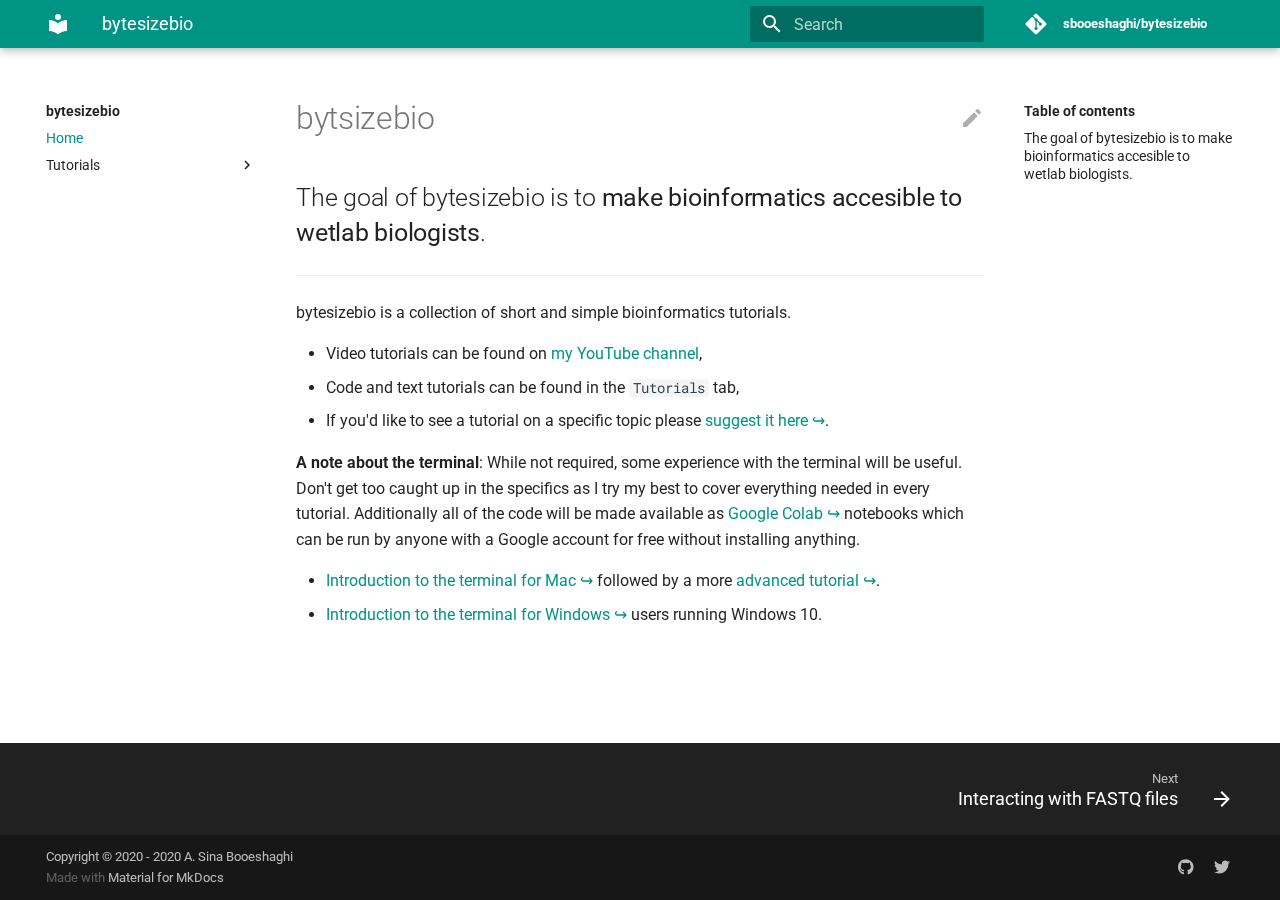
==== commit 2e889100: "Rebuilt site: Wed Jan 20 07:12:55 UTC 2021" ====
--- a/tutorials/site/index.html
+++ b/tutorials/site/index.html
@@ -14,7 +14,7 @@
       
       
       <link rel="shortcut icon" href="assets/images/favicon.png">
-      <meta name="generator" content="mkdocs-1.1.2, mkdocs-material-6.2.3">
+      <meta name="generator" content="mkdocs-1.1.2, mkdocs-material-6.2.5">
     
     
       
@@ -22,10 +22,10 @@
       
     
     
-      <link rel="stylesheet" href="assets/stylesheets/main.3b61ea93.min.css">
-      
-        
-        <link rel="stylesheet" href="assets/stylesheets/palette.39b8e14a.min.css">
+      <link rel="stylesheet" href="assets/stylesheets/main.15aa0b43.min.css">
+      
+        
+        <link rel="stylesheet" href="assets/stylesheets/palette.75751829.min.css">
         
       
     
@@ -44,6 +44,10 @@
     
     
       
+        
+<script>window.ga=window.ga||function(){(ga.q=ga.q||[]).push(arguments)},ga.l=+new Date,ga("create","G-188DM447D7","bytesize.bio"),ga("set","anonymizeIp",!0),ga("send","pageview"),document.addEventListener("DOMContentLoaded",function(){document.forms.search&&document.forms.search.query.addEventListener("blur",function(){if(this.value){var e=document.location.pathname;ga("send","pageview",e+"?q="+this.value)}})}),document.addEventListener("DOMContentSwitch",function(){ga("send","pageview",document.location.pathname)})</script>
+<script async src="https://www.google-analytics.com/analytics.js"></script>
+      
     
     
   </head>
@@ -56,7 +60,7 @@
     
     
     
-    <body dir="ltr" data-md-color-scheme="default" data-md-color-primary="blue-grey" data-md-color-accent="amber">
+    <body dir="ltr" data-md-color-scheme="default" data-md-color-primary="teal" data-md-color-accent="amber">
       
   
     
@@ -202,25 +206,27 @@
 
 
   
-
-
-  <li class="md-nav__item md-nav__item--active">
-    
-    <input class="md-nav__toggle md-toggle" data-md-toggle="toc" type="checkbox" id="__toc">
-    
-      
-    
-    
-      <label class="md-nav__link md-nav__link--active" for="__toc">
+  
+    
+  
+  
+    <li class="md-nav__item md-nav__item--active">
+      
+      <input class="md-nav__toggle md-toggle" data-md-toggle="toc" type="checkbox" id="__toc">
+      
+        
+      
+      
+        <label class="md-nav__link md-nav__link--active" for="__toc">
+          Home
+          <span class="md-nav__icon md-icon"></span>
+        </label>
+      
+      <a href="." class="md-nav__link md-nav__link--active">
         Home
-        <span class="md-nav__icon md-icon"></span>
-      </label>
-    
-    <a href="." class="md-nav__link md-nav__link--active">
-      Home
-    </a>
-    
-      
+      </a>
+      
+        
 <nav class="md-nav md-nav--secondary" aria-label="Table of contents">
   
   
@@ -234,8 +240,8 @@
     <ul class="md-nav__list" data-md-scrollfix>
       
         <li class="md-nav__item">
-  <a href="#get-involved" class="md-nav__link">
-    Get involved
+  <a href="#the-goal-of-bytesizebio-is-to-make-bioinformatics-accesible-to-wetlab-biologists" class="md-nav__link">
+    The goal of bytesizebio is to make bioinformatics accesible to wetlab biologists.
   </a>
   
 </li>
@@ -243,50 +249,65 @@
     </ul>
   
 </nav>
-    
-  </li>
-
-    
-      
-      
-      
-
-
-
-  
-  <li class="md-nav__item md-nav__item--nested">
-    
-    
-      <input class="md-nav__toggle md-toggle" data-md-toggle="nav-2" type="checkbox" id="nav-2" >
-    
-    <label class="md-nav__link" for="nav-2">
-      Tutorials
-      <span class="md-nav__icon md-icon"></span>
-    </label>
-    <nav class="md-nav" aria-label="Tutorials" data-md-level="1">
-      <label class="md-nav__title" for="nav-2">
+      
+    </li>
+  
+
+    
+      
+      
+      
+
+
+  
+  
+  
+    
+    <li class="md-nav__item md-nav__item--nested">
+      
+      
+        <input class="md-nav__toggle md-toggle" data-md-toggle="nav-2" type="checkbox" id="nav-2" >
+      
+      <label class="md-nav__link" for="nav-2">
+        Tutorials
         <span class="md-nav__icon md-icon"></span>
-        Tutorials
       </label>
-      <ul class="md-nav__list" data-md-scrollfix>
-        
-        
-          
-          
-          
-
-
-
-  <li class="md-nav__item">
-    <a href="tutorials/diagnostic/" class="md-nav__link">
-      Diagnostic results
-    </a>
-  </li>
-
-        
-      </ul>
-    </nav>
-  </li>
+      <nav class="md-nav" aria-label="Tutorials" data-md-level="1">
+        <label class="md-nav__title" for="nav-2">
+          <span class="md-nav__icon md-icon"></span>
+          Tutorials
+        </label>
+        <ul class="md-nav__list" data-md-scrollfix>
+          
+          
+            
+  
+  
+  
+    <li class="md-nav__item">
+      <a href="tutorials/terminal_interacting_with_fastq_files/" class="md-nav__link">
+        Interacting with FASTQ files
+      </a>
+    </li>
+  
+
+          
+            
+  
+  
+  
+    <li class="md-nav__item">
+      <a href="tutorials/terminal_common_fastq_tasks/" class="md-nav__link">
+        Common FASTQ file tasks
+      </a>
+    </li>
+  
+
+          
+        </ul>
+      </nav>
+    </li>
+  
 
     
   </ul>
@@ -314,8 +335,8 @@
     <ul class="md-nav__list" data-md-scrollfix>
       
         <li class="md-nav__item">
-  <a href="#get-involved" class="md-nav__link">
-    Get involved
+  <a href="#the-goal-of-bytesizebio-is-to-make-bioinformatics-accesible-to-wetlab-biologists" class="md-nav__link">
+    The goal of bytesizebio is to make bioinformatics accesible to wetlab biologists.
   </a>
   
 </li>
@@ -338,10 +359,22 @@
                 
                 
                 <h1 id="bytsizebio">bytsizebio<a class="headerlink" href="#bytsizebio" title="Permanent link">&para;</a></h1>
-<p>We aim to make short and simple bioinformatics tutorials.</p>
-<h3 id="get-involved">Get involved<a class="headerlink" href="#get-involved" title="Permanent link">&para;</a></h3>
+<h2 id="the-goal-of-bytesizebio-is-to-make-bioinformatics-accesible-to-wetlab-biologists">The goal of bytesizebio is to <strong>make bioinformatics accesible to wetlab biologists</strong>.<a class="headerlink" href="#the-goal-of-bytesizebio-is-to-make-bioinformatics-accesible-to-wetlab-biologists" title="Permanent link">&para;</a></h2>
+<hr />
+<p>bytesizebio is a collection of short and simple bioinformatics tutorials.</p>
 <ul>
-<li><a href="https://forms.gle/cNeSPXgAhk7ufVtc6" class="external-link" target="_blank">suggest a tutorial</a></li>
+<li>Video tutorials can be found on <a href="https://www.youtube.com/channel/UCR-VwpR0FCDkftWb4M1AeJg">my YouTube channel</a>,</li>
+<li>Code and text tutorials can be found in the <code>Tutorials</code> tab,</li>
+<li>If you'd like to see a tutorial on a specific topic please <a href="https://forms.gle/cNeSPXgAhk7ufVtc6" class="external-link" target="_blank">suggest it here</a>.</li>
+</ul>
+<p><strong>A note about the terminal</strong>: While not required, some experience with the terminal will be useful. Don't get too caught up in the specifics as I try my best to cover everything needed in every tutorial. Additionally all of the code will be made available as <a href="https://www.youtube.com/watch?v=i-HnvsehuSw" class="external-link" target="_blank">Google Colab</a> notebooks which can be run by anyone with a Google account for free without installing anything.</p>
+<ul>
+<li>
+<p><a href="https://www.youtube.com/watch?v=aKRYQsKR46I" class="external-link" target="_blank">Introduction to the terminal for Mac</a> followed by a more <a href="https://www.youtube.com/watch?v=rIp4n3V0_NU" class="external-link" target="_blank">advanced tutorial</a>.</p>
+</li>
+<li>
+<p><a href="https://www.youtube.com/watch?v=LLlfLpvQg04" class="external-link" target="_blank">Introduction to the terminal for Windows</a> users running Windows 10.</p>
+</li>
 </ul>
                 
               
@@ -362,13 +395,13 @@
       <nav class="md-footer-nav__inner md-grid" aria-label="Footer">
         
         
-          <a href="tutorials/diagnostic/" class="md-footer-nav__link md-footer-nav__link--next" rel="next">
+          <a href="tutorials/terminal_interacting_with_fastq_files/" class="md-footer-nav__link md-footer-nav__link--next" rel="next">
             <div class="md-footer-nav__title">
               <div class="md-ellipsis">
                 <span class="md-footer-nav__direction">
                   Next
                 </span>
-                Diagnostic results
+                Interacting with FASTQ files
               </div>
             </div>
             <div class="md-footer-nav__button md-icon">
@@ -421,8 +454,8 @@
       
     </div>
     
-      <script src="assets/javascripts/vendor.08c56446.min.js"></script>
-      <script src="assets/javascripts/bundle.6ced434e.min.js"></script><script id="__lang" type="application/json">{"clipboard.copy": "Copy to clipboard", "clipboard.copied": "Copied to clipboard", "search.config.lang": "en", "search.config.pipeline": "trimmer, stopWordFilter", "search.config.separator": "[\\s\\-]+", "search.placeholder": "Search", "search.result.placeholder": "Type to start searching", "search.result.none": "No matching documents", "search.result.one": "1 matching document", "search.result.other": "# matching documents", "search.result.more.one": "1 more on this page", "search.result.more.other": "# more on this page", "search.result.term.missing": "Missing"}</script>
+      <script src="assets/javascripts/vendor.93c04032.min.js"></script>
+      <script src="assets/javascripts/bundle.83e5331e.min.js"></script><script id="__lang" type="application/json">{"clipboard.copy": "Copy to clipboard", "clipboard.copied": "Copied to clipboard", "search.config.lang": "en", "search.config.pipeline": "trimmer, stopWordFilter", "search.config.separator": "[\\s\\-]+", "search.placeholder": "Search", "search.result.placeholder": "Type to start searching", "search.result.none": "No matching documents", "search.result.one": "1 matching document", "search.result.other": "# matching documents", "search.result.more.one": "1 more on this page", "search.result.more.other": "# more on this page", "search.result.term.missing": "Missing"}</script>
       
       <script>
         app = initialize({
--- a/tutorials/site/assets/stylesheets/main.15aa0b43.min.css
+++ b/tutorials/site/assets/stylesheets/main.15aa0b43.min.css
@@ -0,0 +1,3 @@
+html{box-sizing:border-box;-webkit-text-size-adjust:none;-moz-text-size-adjust:none;-ms-text-size-adjust:none;text-size-adjust:none}*,*::before,*::after{box-sizing:inherit}body{margin:0}a,button,label,input{-webkit-tap-highlight-color:transparent}a{color:inherit;text-decoration:none}hr{display:block;box-sizing:content-box;height:.05rem;padding:0;overflow:visible;border:0}small{font-size:80%}sub,sup{line-height:1em}img{border-style:none}table{border-collapse:separate;border-spacing:0}td,th{font-weight:400;vertical-align:top}button{margin:0;padding:0;font-size:inherit;background:transparent;border:0}input{border:0;outline:none}:root{--md-default-fg-color: hsla(0, 0%, 0%, 0.87);--md-default-fg-color--light: hsla(0, 0%, 0%, 0.54);--md-default-fg-color--lighter: hsla(0, 0%, 0%, 0.32);--md-default-fg-color--lightest: hsla(0, 0%, 0%, 0.07);--md-default-bg-color: hsla(0, 0%, 100%, 1);--md-default-bg-color--light: hsla(0, 0%, 100%, 0.7);--md-default-bg-color--lighter: hsla(0, 0%, 100%, 0.3);--md-default-bg-color--lightest: hsla(0, 0%, 100%, 0.12);--md-primary-fg-color: hsla(231, 48%, 48%, 1);--md-primary-fg-color--light: hsla(231, 44%, 56%, 1);--md-primary-fg-color--dark: hsla(232, 54%, 41%, 1);--md-primary-bg-color: hsla(0, 0%, 100%, 1);--md-primary-bg-color--light: hsla(0, 0%, 100%, 0.7);--md-accent-fg-color: hsla(231, 99%, 66%, 1);--md-accent-fg-color--transparent: hsla(231, 99%, 66%, 0.1);--md-accent-bg-color: hsla(0, 0%, 100%, 1);--md-accent-bg-color--light: hsla(0, 0%, 100%, 0.7)}:root>*{--md-code-fg-color: hsla(200, 18%, 26%, 1);--md-code-bg-color: hsla(0, 0%, 96%, 1);--md-code-hl-color: hsla(60, 100%, 50%, 0.5);--md-code-hl-number-color: hsla(0, 67%, 50%, 1);--md-code-hl-special-color: hsla(340, 83%, 47%, 1);--md-code-hl-function-color: hsla(291, 45%, 50%, 1);--md-code-hl-constant-color: hsla(250, 63%, 60%, 1);--md-code-hl-keyword-color: hsla(219, 54%, 51%, 1);--md-code-hl-string-color: hsla(150, 63%, 30%, 1);--md-code-hl-name-color: var(--md-code-fg-color);--md-code-hl-operator-color: var(--md-default-fg-color--light);--md-code-hl-punctuation-color: var(--md-default-fg-color--light);--md-code-hl-comment-color: var(--md-default-fg-color--light);--md-code-hl-generic-color: var(--md-default-fg-color--light);--md-code-hl-variable-color: var(--md-default-fg-color--light);--md-typeset-color: var(--md-default-fg-color);--md-typeset-a-color: var(--md-primary-fg-color);--md-typeset-mark-color: hsla(60, 100%, 50%, 0.5);--md-typeset-del-color: hsla(6, 90%, 60%, 0.15);--md-typeset-ins-color: hsla(150, 90%, 44%, 0.15);--md-typeset-kbd-color: hsla(0, 0%, 98%, 1);--md-typeset-kbd-accent-color: hsla(0, 100%, 100%, 1);--md-typeset-kbd-border-color: hsla(0, 0%, 72%, 1);--md-admonition-fg-color: var(--md-default-fg-color);--md-admonition-bg-color: var(--md-default-bg-color);--md-footer-fg-color: hsla(0, 0%, 100%, 1);--md-footer-fg-color--light: hsla(0, 0%, 100%, 0.7);--md-footer-fg-color--lighter: hsla(0, 0%, 100%, 0.3);--md-footer-bg-color: hsla(0, 0%, 0%, 0.87);--md-footer-bg-color--dark: hsla(0, 0%, 0%, 0.32)}.md-icon svg{display:block;width:1.2rem;height:1.2rem;fill:currentColor}body{-webkit-font-smoothing:antialiased;-moz-osx-font-smoothing:grayscale}body,input{color:var(--md-typeset-color);font-feature-settings:"kern","liga";font-family:-apple-system,BlinkMacSystemFont,Helvetica,Arial,sans-serif}code,pre,kbd{color:var(--md-typeset-color);font-feature-settings:"kern";font-family:SFMono-Regular,Consolas,Menlo,monospace}:root{--md-typeset-table--ascending: url("data:image/svg+xml;charset=utf-8,<?xml version='1.0' encoding='UTF-8'?><!DOCTYPE svg PUBLIC '-//W3C//DTD SVG 1.1//EN' 'http://www.w3.org/Graphics/SVG/1.1/DTD/svg11.dtd'><svg xmlns='http://www.w3.org/2000/svg' xmlns:xlink='http://www.w3.org/1999/xlink' version='1.1' id='mdi-arrow-down' width='24' height='24' viewBox='0 0 24 24'><path d='M11,4H13V16L18.5,10.5L19.92,11.92L12,19.84L4.08,11.92L5.5,10.5L11,16V4Z'/></svg>");--md-typeset-table--descending: url("data:image/svg+xml;charset=utf-8,<?xml version='1.0' encoding='UTF-8'?><!DOCTYPE svg PUBLIC '-//W3C//DTD SVG 1.1//EN' 'http://www.w3.org/Graphics/SVG/1.1/DTD/svg11.dtd'><svg xmlns='http://www.w3.org/2000/svg' xmlns:xlink='http://www.w3.org/1999/xlink' version='1.1' id='mdi-arrow-up' width='24' height='24' viewBox='0 0 24 24'><path d='M13,20H11V8L5.5,13.5L4.08,12.08L12,4.16L19.92,12.08L18.5,13.5L13,8V20Z'/></svg>")}.md-typeset{font-size:.8rem;line-height:1.6;-webkit-print-color-adjust:exact;color-adjust:exact}@media print{.md-typeset{font-size:.68rem}}.md-typeset p,.md-typeset ul,.md-typeset ol,.md-typeset dl,.md-typeset blockquote{margin:1em 0}.md-typeset h1{margin:0 0 1.25em;color:var(--md-default-fg-color--light);font-weight:300;font-size:2em;line-height:1.3;letter-spacing:-0.01em}.md-typeset h2{margin:1.6em 0 .64em;font-weight:300;font-size:1.5625em;line-height:1.4;letter-spacing:-0.01em}.md-typeset h3{margin:1.6em 0 .8em;font-weight:400;font-size:1.25em;line-height:1.5;letter-spacing:-0.01em}.md-typeset h2+h3{margin-top:.8em}.md-typeset h4{margin:1em 0;font-weight:700;letter-spacing:-0.01em}.md-typeset h5,.md-typeset h6{margin:1.25em 0;color:var(--md-default-fg-color--light);font-weight:700;font-size:.8em;letter-spacing:-0.01em}.md-typeset h5{text-transform:uppercase}.md-typeset hr{margin:1.5em 0;border-bottom:.05rem solid var(--md-default-fg-color--lightest)}.md-typeset a{color:var(--md-typeset-a-color);word-break:break-word}.md-typeset a,.md-typeset a::before{transition:color 125ms}.md-typeset a:focus,.md-typeset a:hover{color:var(--md-accent-fg-color)}.md-typeset code,.md-typeset pre,.md-typeset kbd{color:var(--md-code-fg-color);direction:ltr}@media print{.md-typeset code,.md-typeset pre,.md-typeset kbd{white-space:pre-wrap}}.md-typeset code{padding:0 .2941176471em;font-size:.85em;word-break:break-word;background-color:var(--md-code-bg-color);border-radius:.1rem;-webkit-box-decoration-break:clone;box-decoration-break:clone}.md-typeset code:not(.focus-visible){outline:none;-webkit-tap-highlight-color:transparent}.md-typeset h1 code,.md-typeset h2 code,.md-typeset h3 code,.md-typeset h4 code,.md-typeset h5 code,.md-typeset h6 code{margin:initial;padding:initial;background-color:transparent;box-shadow:none}.md-typeset a>code{color:currentColor}.md-typeset pre{position:relative;margin:1em 0;line-height:1.4}.md-typeset pre>code{display:block;margin:0;padding:.7720588235em 1.1764705882em;overflow:auto;word-break:normal;box-shadow:none;-webkit-box-decoration-break:slice;box-decoration-break:slice;touch-action:auto;scrollbar-width:thin;scrollbar-color:var(--md-default-fg-color--lighter) transparent}.md-typeset pre>code:hover{scrollbar-color:var(--md-accent-fg-color) transparent}.md-typeset pre>code::-webkit-scrollbar{width:.2rem;height:.2rem}.md-typeset pre>code::-webkit-scrollbar-thumb{background-color:var(--md-default-fg-color--lighter)}.md-typeset pre>code::-webkit-scrollbar-thumb:hover{background-color:var(--md-accent-fg-color)}@media screen and (max-width: 44.9375em){.md-typeset>pre{margin:1em -0.8rem}.md-typeset>pre code{border-radius:0}}.md-typeset kbd{display:inline-block;padding:0 .6666666667em;color:var(--md-default-fg-color);font-size:.75em;vertical-align:text-top;word-break:break-word;background-color:var(--md-typeset-kbd-color);border-radius:.1rem;box-shadow:0 .1rem 0 .05rem var(--md-typeset-kbd-border-color),0 .1rem 0 var(--md-typeset-kbd-border-color),0 -0.1rem .2rem var(--md-typeset-kbd-accent-color) inset}.md-typeset mark{color:inherit;word-break:break-word;background-color:var(--md-typeset-mark-color);-webkit-box-decoration-break:clone;box-decoration-break:clone}.md-typeset abbr{text-decoration:none;border-bottom:.05rem dotted var(--md-default-fg-color--light);cursor:help}@media(hover: none){.md-typeset abbr{position:relative}.md-typeset abbr[title]:focus::after,.md-typeset abbr[title]:hover::after{box-shadow:0 2px 2px 0 rgba(0,0,0,.14),0 1px 5px 0 rgba(0,0,0,.12),0 3px 1px -2px rgba(0,0,0,.2);position:absolute;left:0;display:inline-block;width:auto;min-width:-webkit-max-content;min-width:-moz-max-content;min-width:max-content;max-width:80%;margin-top:2em;padding:.2rem .3rem;color:var(--md-default-bg-color);font-size:.7rem;background-color:var(--md-default-fg-color);border-radius:.1rem;content:attr(title)}}.md-typeset small{opacity:.75}.md-typeset sup,.md-typeset sub{margin-left:.078125em}[dir=rtl] .md-typeset sup,[dir=rtl] .md-typeset sub{margin-right:.078125em;margin-left:initial}.md-typeset blockquote{padding-left:.6rem;color:var(--md-default-fg-color--light);border-left:.2rem solid var(--md-default-fg-color--lighter)}[dir=rtl] .md-typeset blockquote{padding-right:.6rem;padding-left:initial;border-right:.2rem solid var(--md-default-fg-color--lighter);border-left:initial}.md-typeset ul{list-style-type:disc}.md-typeset ul,.md-typeset ol{margin-left:.625em;padding:0}[dir=rtl] .md-typeset ul,[dir=rtl] .md-typeset ol{margin-right:.625em;margin-left:initial}.md-typeset ul ol,.md-typeset ol ol{list-style-type:lower-alpha}.md-typeset ul ol ol,.md-typeset ol ol ol{list-style-type:lower-roman}.md-typeset ul li,.md-typeset ol li{margin-bottom:.5em;margin-left:1.25em}[dir=rtl] .md-typeset ul li,[dir=rtl] .md-typeset ol li{margin-right:1.25em;margin-left:initial}.md-typeset ul li p,.md-typeset ul li blockquote,.md-typeset ol li p,.md-typeset ol li blockquote{margin:.5em 0}.md-typeset ul li:last-child,.md-typeset ol li:last-child{margin-bottom:0}.md-typeset ul li ul,.md-typeset ul li ol,.md-typeset ol li ul,.md-typeset ol li ol{margin:.5em 0 .5em .625em}[dir=rtl] .md-typeset ul li ul,[dir=rtl] .md-typeset ul li ol,[dir=rtl] .md-typeset ol li ul,[dir=rtl] .md-typeset ol li ol{margin-right:.625em;margin-left:initial}.md-typeset dd{margin:1em 0 1.5em 1.875em}[dir=rtl] .md-typeset dd{margin-right:1.875em;margin-left:initial}.md-typeset img,.md-typeset svg{max-width:100%;height:auto}.md-typeset img[align=left],.md-typeset svg[align=left]{margin:1em;margin-left:0}.md-typeset img[align=right],.md-typeset svg[align=right]{margin:1em;margin-right:0}.md-typeset img[align]:only-child,.md-typeset svg[align]:only-child{margin-top:0}.md-typeset figure{width:-webkit-fit-content;width:-moz-fit-content;width:fit-content;max-width:100%;margin:0 auto;text-align:center}.md-typeset figure img{display:block}.md-typeset figcaption{max-width:24rem;margin:1em auto 2em;font-style:italic}.md-typeset iframe{max-width:100%}.md-typeset table:not([class]){display:inline-block;max-width:100%;overflow:auto;font-size:.64rem;background-color:var(--md-default-bg-color);border-radius:.1rem;box-shadow:0 .2rem .5rem rgba(0,0,0,.05),0 0 .05rem rgba(0,0,0,.1);touch-action:auto}@media print{.md-typeset table:not([class]){display:table}}.md-typeset table:not([class])+*{margin-top:1.5em}.md-typeset table:not([class]) th>*:first-child,.md-typeset table:not([class]) td>*:first-child{margin-top:0}.md-typeset table:not([class]) th>*:last-child,.md-typeset table:not([class]) td>*:last-child{margin-bottom:0}.md-typeset table:not([class]) th:not([align]),.md-typeset table:not([class]) td:not([align]){text-align:left}[dir=rtl] .md-typeset table:not([class]) th:not([align]),[dir=rtl] .md-typeset table:not([class]) td:not([align]){text-align:right}.md-typeset table:not([class]) th{min-width:5rem;padding:.9375em 1.25em;color:var(--md-default-bg-color);vertical-align:top;background-color:var(--md-default-fg-color--light)}.md-typeset table:not([class]) th a{color:inherit}.md-typeset table:not([class]) td{padding:.9375em 1.25em;vertical-align:top;border-top:.05rem solid var(--md-default-fg-color--lightest)}.md-typeset table:not([class]) tr{transition:background-color 125ms}.md-typeset table:not([class]) tr:hover{background-color:rgba(0,0,0,.035);box-shadow:0 .05rem 0 var(--md-default-bg-color) inset}.md-typeset table:not([class]) tr:first-child td{border-top:0}.md-typeset table:not([class]) a{word-break:normal}.md-typeset table th[role=columnheader]{cursor:pointer}.md-typeset table th[role=columnheader]::after{display:inline-block;width:1.2em;height:1.2em;margin-left:.5em;vertical-align:sub;-webkit-mask-repeat:no-repeat;mask-repeat:no-repeat;-webkit-mask-size:contain;mask-size:contain;content:""}.md-typeset table th[role=columnheader][aria-sort=ascending]::after{background-color:currentColor;-webkit-mask-image:var(--md-typeset-table--ascending);mask-image:var(--md-typeset-table--ascending)}.md-typeset table th[role=columnheader][aria-sort=descending]::after{background-color:currentColor;-webkit-mask-image:var(--md-typeset-table--descending);mask-image:var(--md-typeset-table--descending)}.md-typeset__scrollwrap{margin:1em -0.8rem;overflow-x:auto;touch-action:auto}.md-typeset__table{display:inline-block;margin-bottom:.5em;padding:0 .8rem}@media print{.md-typeset__table{display:block}}html .md-typeset__table table{display:table;width:100%;margin:0;overflow:hidden}html{height:100%;overflow-x:hidden;font-size:125%}@media screen and (min-width: 100em){html{font-size:137.5%}}@media screen and (min-width: 125em){html{font-size:150%}}body{position:relative;display:flex;flex-direction:column;width:100%;min-height:100%;font-size:.5rem;background-color:var(--md-default-bg-color)}@media print{body{display:block}}@media screen and (max-width: 59.9375em){body[data-md-state=lock]{position:fixed}}.md-grid{max-width:61rem;margin-right:auto;margin-left:auto}.md-container{display:flex;flex-direction:column;flex-grow:1}@media print{.md-container{display:block}}.md-main{flex-grow:1}.md-main__inner{display:flex;height:100%;margin-top:1.5rem}.md-ellipsis{overflow:hidden;white-space:nowrap;text-overflow:ellipsis}.md-toggle{display:none}.md-skip{position:fixed;z-index:-1;margin:.5rem;padding:.3rem .5rem;color:var(--md-default-bg-color);font-size:.64rem;background-color:var(--md-default-fg-color);border-radius:.1rem;transform:translateY(0.4rem);opacity:0}.md-skip:focus{z-index:10;transform:translateY(0);opacity:1;transition:transform 250ms cubic-bezier(0.4, 0, 0.2, 1),opacity 175ms 75ms}@page{margin:25mm}.md-announce{overflow:auto;background-color:var(--md-footer-bg-color)}@media print{.md-announce{display:none}}.md-announce__inner{margin:.6rem auto;padding:0 .8rem;color:var(--md-footer-fg-color);font-size:.7rem}.md-typeset .md-button{display:inline-block;padding:.625em 2em;color:var(--md-primary-fg-color);font-weight:700;border:.1rem solid currentColor;border-radius:.1rem;transition:color 125ms,background-color 125ms,border-color 125ms}.md-typeset .md-button--primary{color:var(--md-primary-bg-color);background-color:var(--md-primary-fg-color);border-color:var(--md-primary-fg-color)}.md-typeset .md-button:focus,.md-typeset .md-button:hover{color:var(--md-accent-bg-color);background-color:var(--md-accent-fg-color);border-color:var(--md-accent-fg-color)}:root{--md-clipboard-icon: url("data:image/svg+xml;charset=utf-8,<?xml version='1.0' encoding='UTF-8'?><!DOCTYPE svg PUBLIC '-//W3C//DTD SVG 1.1//EN' 'http://www.w3.org/Graphics/SVG/1.1/DTD/svg11.dtd'><svg xmlns='http://www.w3.org/2000/svg' xmlns:xlink='http://www.w3.org/1999/xlink' version='1.1' id='mdi-content-copy' width='24' height='24' viewBox='0 0 24 24'><path d='M19,21H8V7H19M19,5H8A2,2 0 0,0 6,7V21A2,2 0 0,0 8,23H19A2,2 0 0,0 21,21V7A2,2 0 0,0 19,5M16,1H4A2,2 0 0,0 2,3V17H4V3H16V1Z'/></svg>")}.md-clipboard{position:absolute;top:.5em;right:.5em;z-index:1;width:1.5em;height:1.5em;color:var(--md-default-fg-color--lightest);border-radius:.1rem;cursor:pointer;transition:color 250ms}@media print{.md-clipboard{display:none}}:hover>.md-clipboard{color:var(--md-default-fg-color--light)}.md-clipboard:focus,.md-clipboard:hover{color:var(--md-accent-fg-color)}.md-clipboard::after{display:block;width:1.125em;height:1.125em;margin:0 auto;background-color:currentColor;-webkit-mask-image:var(--md-clipboard-icon);mask-image:var(--md-clipboard-icon);-webkit-mask-repeat:no-repeat;mask-repeat:no-repeat;-webkit-mask-size:contain;mask-size:contain;content:""}.md-content{flex-grow:1;overflow:hidden;scroll-padding-top:51.2rem}.md-content__inner{margin:0 .8rem 1.2rem;padding-top:.6rem}@media screen and (min-width: 76.25em){.md-sidebar--primary:not([hidden])~.md-content>.md-content__inner{margin-left:1.2rem}[dir=rtl] .md-sidebar--primary:not([hidden])~.md-content>.md-content__inner{margin-right:1.2rem;margin-left:.8rem}.md-sidebar--secondary:not([hidden])~.md-content>.md-content__inner{margin-right:1.2rem}[dir=rtl] .md-sidebar--secondary:not([hidden])~.md-content>.md-content__inner{margin-right:.8rem;margin-left:1.2rem}}.md-content__inner::before{display:block;height:.4rem;content:""}.md-content__inner>:last-child{margin-bottom:0}.md-content__button{float:right;margin:.4rem 0;margin-left:.4rem;padding:0}@media print{.md-content__button{display:none}}[dir=rtl] .md-content__button{float:left;margin-right:.4rem;margin-left:initial}[dir=rtl] .md-content__button svg{transform:scaleX(-1)}.md-typeset .md-content__button{color:var(--md-default-fg-color--lighter)}.md-content__button svg{display:inline;vertical-align:top}.md-dialog{box-shadow:0 2px 2px 0 rgba(0,0,0,.14),0 1px 5px 0 rgba(0,0,0,.12),0 3px 1px -2px rgba(0,0,0,.2);position:fixed;right:.8rem;bottom:.8rem;left:initial;z-index:2;display:block;min-width:11.1rem;padding:.4rem .6rem;color:var(--md-default-bg-color);font-size:.7rem;background-color:var(--md-default-fg-color);border:none;border-radius:.1rem;transform:translateY(100%);opacity:0;transition:transform 0ms 400ms,opacity 400ms}@media print{.md-dialog{display:none}}[dir=rtl] .md-dialog{right:initial;left:.8rem}.md-dialog[data-md-state=open]{transform:translateY(0);opacity:1;transition:transform 400ms cubic-bezier(0.075, 0.85, 0.175, 1),opacity 400ms}.md-header{position:-webkit-sticky;position:sticky;top:0;right:0;left:0;z-index:2;color:var(--md-primary-bg-color);background-color:var(--md-primary-fg-color);box-shadow:0 0 .2rem rgba(0,0,0,0),0 .2rem .4rem rgba(0,0,0,0);transition:color 250ms,background-color 250ms}@media print{.md-header{display:none}}.md-header[data-md-state=shadow]{box-shadow:0 0 .2rem rgba(0,0,0,.1),0 .2rem .4rem rgba(0,0,0,.2);transition:transform 250ms cubic-bezier(0.1, 0.7, 0.1, 1),color 250ms,background-color 250ms,box-shadow 250ms}.md-header[data-md-state=hidden]{transform:translateY(-100%);transition:transform 250ms cubic-bezier(0.8, 0, 0.6, 1),color 250ms,background-color 250ms,box-shadow 250ms}.md-header-nav{display:flex;align-items:center;padding:0 .2rem}.md-header-nav__button{position:relative;z-index:1;display:inline-block;margin:.2rem;padding:.4rem;color:currentColor;vertical-align:middle;cursor:pointer;transition:opacity 250ms}.md-header-nav__button:focus,.md-header-nav__button:hover{opacity:.7}.md-header-nav__button:not(.focus-visible){outline:none}.md-header-nav__button.md-logo{margin:.2rem;padding:.4rem}@media screen and (max-width: 76.1875em){.md-header-nav__button.md-logo{display:none}}.md-header-nav__button.md-logo img,.md-header-nav__button.md-logo svg{display:block;width:1.2rem;height:1.2rem;fill:currentColor}@media screen and (min-width: 60em){.md-header-nav__button[for=__search]{display:none}}.no-js .md-header-nav__button[for=__search]{display:none}[dir=rtl] .md-header-nav__button[for=__search] svg{transform:scaleX(-1)}@media screen and (min-width: 76.25em){.md-header-nav__button[for=__drawer]{display:none}}.md-header-nav__topic{position:absolute;display:flex;max-width:100%;transition:transform 400ms cubic-bezier(0.1, 0.7, 0.1, 1),opacity 150ms}.md-header-nav__topic+.md-header-nav__topic{z-index:-1;transform:translateX(1.25rem);opacity:0;transition:transform 400ms cubic-bezier(1, 0.7, 0.1, 0.1),opacity 150ms;pointer-events:none}[dir=rtl] .md-header-nav__topic+.md-header-nav__topic{transform:translateX(-1.25rem)}.md-header-nav__title{flex-grow:1;height:2.4rem;margin-right:.4rem;margin-left:1rem;font-size:.9rem;line-height:2.4rem}.md-header-nav__title[data-md-state=active] .md-header-nav__topic{z-index:-1;transform:translateX(-1.25rem);opacity:0;transition:transform 400ms cubic-bezier(1, 0.7, 0.1, 0.1),opacity 150ms;pointer-events:none}[dir=rtl] .md-header-nav__title[data-md-state=active] .md-header-nav__topic{transform:translateX(1.25rem)}.md-header-nav__title[data-md-state=active] .md-header-nav__topic+.md-header-nav__topic{z-index:0;transform:translateX(0);opacity:1;transition:transform 400ms cubic-bezier(0.1, 0.7, 0.1, 1),opacity 150ms;pointer-events:initial}.md-header-nav__title>.md-header-nav__ellipsis{position:relative;width:100%;height:100%}.md-header-nav__source{display:none}@media screen and (min-width: 60em){.md-header-nav__source{display:block;width:11.7rem;max-width:11.7rem;margin-left:1rem}[dir=rtl] .md-header-nav__source{margin-right:1rem;margin-left:initial}}@media screen and (min-width: 76.25em){.md-header-nav__source{margin-left:1.4rem}[dir=rtl] .md-header-nav__source{margin-right:1.4rem}}.md-footer{color:var(--md-footer-fg-color);background-color:var(--md-footer-bg-color)}@media print{.md-footer{display:none}}.md-footer-nav__inner{padding:.2rem;overflow:auto}.md-footer-nav__link{display:flex;padding-top:1.4rem;padding-bottom:.4rem;transition:opacity 250ms}@media screen and (min-width: 45em){.md-footer-nav__link{width:50%}}.md-footer-nav__link:focus,.md-footer-nav__link:hover{opacity:.7}.md-footer-nav__link--prev{float:left}@media screen and (max-width: 44.9375em){.md-footer-nav__link--prev{width:25%}.md-footer-nav__link--prev .md-footer-nav__title{display:none}}[dir=rtl] .md-footer-nav__link--prev{float:right}[dir=rtl] .md-footer-nav__link--prev svg{transform:scaleX(-1)}.md-footer-nav__link--next{float:right;text-align:right}@media screen and (max-width: 44.9375em){.md-footer-nav__link--next{width:75%}}[dir=rtl] .md-footer-nav__link--next{float:left;text-align:left}[dir=rtl] .md-footer-nav__link--next svg{transform:scaleX(-1)}.md-footer-nav__title{position:relative;flex-grow:1;max-width:calc(100% - 2.4rem);padding:0 1rem;font-size:.9rem;line-height:2.4rem}.md-footer-nav__button{margin:.2rem;padding:.4rem}.md-footer-nav__direction{position:absolute;right:0;left:0;margin-top:-1rem;padding:0 1rem;font-size:.64rem;opacity:.7}.md-footer-meta{background-color:var(--md-footer-bg-color--dark)}.md-footer-meta__inner{display:flex;flex-wrap:wrap;justify-content:space-between;padding:.2rem}html .md-footer-meta.md-typeset a{color:var(--md-footer-fg-color--light)}html .md-footer-meta.md-typeset a:focus,html .md-footer-meta.md-typeset a:hover{color:var(--md-footer-fg-color)}.md-footer-copyright{width:100%;margin:auto .6rem;padding:.4rem 0;color:var(--md-footer-fg-color--lighter);font-size:.64rem}@media screen and (min-width: 45em){.md-footer-copyright{width:auto}}.md-footer-copyright__highlight{color:var(--md-footer-fg-color--light)}.md-footer-social{margin:0 .4rem;padding:.2rem 0 .6rem}@media screen and (min-width: 45em){.md-footer-social{padding:.6rem 0}}.md-footer-social__link{display:inline-block;width:1.6rem;height:1.6rem;text-align:center}.md-footer-social__link::before{line-height:1.9}.md-footer-social__link svg{max-height:.8rem;vertical-align:-25%;fill:currentColor}:root{--md-nav-icon--prev: url("data:image/svg+xml;charset=utf-8,<?xml version='1.0' encoding='UTF-8'?><!DOCTYPE svg PUBLIC '-//W3C//DTD SVG 1.1//EN' 'http://www.w3.org/Graphics/SVG/1.1/DTD/svg11.dtd'><svg xmlns='http://www.w3.org/2000/svg' xmlns:xlink='http://www.w3.org/1999/xlink' version='1.1' id='mdi-arrow-left' width='24' height='24' viewBox='0 0 24 24'><path d='M20,11V13H8L13.5,18.5L12.08,19.92L4.16,12L12.08,4.08L13.5,5.5L8,11H20Z'/></svg>");--md-nav-icon--next: url("data:image/svg+xml;charset=utf-8,<?xml version='1.0' encoding='UTF-8'?><!DOCTYPE svg PUBLIC '-//W3C//DTD SVG 1.1//EN' 'http://www.w3.org/Graphics/SVG/1.1/DTD/svg11.dtd'><svg xmlns='http://www.w3.org/2000/svg' xmlns:xlink='http://www.w3.org/1999/xlink' version='1.1' id='mdi-chevron-right' width='24' height='24' viewBox='0 0 24 24'><path d='M8.59,16.58L13.17,12L8.59,7.41L10,6L16,12L10,18L8.59,16.58Z'/></svg>");--md-toc-icon: url("data:image/svg+xml;charset=utf-8,<?xml version='1.0' encoding='UTF-8'?><!DOCTYPE svg PUBLIC '-//W3C//DTD SVG 1.1//EN' 'http://www.w3.org/Graphics/SVG/1.1/DTD/svg11.dtd'><svg xmlns='http://www.w3.org/2000/svg' xmlns:xlink='http://www.w3.org/1999/xlink' version='1.1' id='mdi-table-of-contents' width='24' height='24' viewBox='0 0 24 24'><path d='M3,9H17V7H3V9M3,13H17V11H3V13M3,17H17V15H3V17M19,17H21V15H19V17M19,7V9H21V7H19M19,13H21V11H19V13Z'/></svg>")}.md-nav{font-size:.7rem;line-height:1.3}.md-nav__title{display:block;padding:0 .6rem;overflow:hidden;font-weight:700;text-overflow:ellipsis}.md-nav__title .md-nav__button{display:none}.md-nav__title .md-nav__button img{width:auto;height:100%}.md-nav__title .md-nav__button.md-logo img,.md-nav__title .md-nav__button.md-logo svg{display:block;width:2.4rem;height:2.4rem;fill:currentColor}.md-nav__list{margin:0;padding:0;list-style:none}.md-nav__item{padding:0 .6rem}.md-nav__item .md-nav__item{padding-right:0}[dir=rtl] .md-nav__item .md-nav__item{padding-right:.6rem;padding-left:0}.md-nav__link{display:block;margin-top:.625em;overflow:hidden;text-overflow:ellipsis;cursor:pointer;transition:color 125ms;scroll-snap-align:start}.md-nav__link[data-md-state=blur]{color:var(--md-default-fg-color--light)}.md-nav__item .md-nav__link--active{color:var(--md-typeset-a-color)}.md-nav__item--nested>.md-nav__link{color:inherit}.md-nav__link:focus,.md-nav__link:hover{color:var(--md-accent-fg-color)}.md-nav--primary .md-nav__link[for=__toc]{display:none}.md-nav--primary .md-nav__link[for=__toc] .md-icon::after{display:block;width:100%;height:100%;-webkit-mask-image:var(--md-toc-icon);mask-image:var(--md-toc-icon);background-color:currentColor}.md-nav--primary .md-nav__link[for=__toc]~.md-nav{display:none}.md-nav__source{display:none}@media screen and (max-width: 76.1875em){.md-nav--primary,.md-nav--primary .md-nav{position:absolute;top:0;right:0;left:0;z-index:1;display:flex;flex-direction:column;height:100%;background-color:var(--md-default-bg-color)}.md-nav--primary .md-nav__title,.md-nav--primary .md-nav__item{font-size:.8rem;line-height:1.5}.md-nav--primary .md-nav__title{position:relative;height:5.6rem;padding:3rem .8rem .2rem;color:var(--md-default-fg-color--light);font-weight:400;line-height:2.4rem;white-space:nowrap;background-color:var(--md-default-fg-color--lightest);cursor:pointer}.md-nav--primary .md-nav__title .md-nav__icon{position:absolute;top:.4rem;left:.4rem;display:block;width:1.2rem;height:1.2rem;margin:.2rem}[dir=rtl] .md-nav--primary .md-nav__title .md-nav__icon{right:.4rem;left:initial}.md-nav--primary .md-nav__title .md-nav__icon::after{display:block;width:100%;height:100%;background-color:currentColor;-webkit-mask-image:var(--md-nav-icon--prev);mask-image:var(--md-nav-icon--prev);-webkit-mask-repeat:no-repeat;mask-repeat:no-repeat;-webkit-mask-size:contain;mask-size:contain;content:""}.md-nav--primary .md-nav__title~.md-nav__list{overflow-y:auto;background-color:var(--md-default-bg-color);box-shadow:0 .05rem 0 var(--md-default-fg-color--lightest) inset;-webkit-scroll-snap-type:y mandatory;-ms-scroll-snap-type:y mandatory;scroll-snap-type:y mandatory;touch-action:pan-y}.md-nav--primary .md-nav__title~.md-nav__list>:first-child{border-top:0}.md-nav--primary .md-nav__title[for=__drawer]{color:var(--md-primary-bg-color);background-color:var(--md-primary-fg-color)}.md-nav--primary .md-nav__title .md-logo{position:absolute;top:.2rem;left:.2rem;display:block;margin:.2rem;padding:.4rem}[dir=rtl] .md-nav--primary .md-nav__title .md-logo{right:.2rem;left:initial}.md-nav--primary .md-nav__list{flex:1}.md-nav--primary .md-nav__item{padding:0;border-top:.05rem solid var(--md-default-fg-color--lightest)}.md-nav--primary .md-nav__item--nested>.md-nav__link{padding-right:2.4rem}[dir=rtl] .md-nav--primary .md-nav__item--nested>.md-nav__link{padding-right:.8rem;padding-left:2.4rem}.md-nav--primary .md-nav__item--active>.md-nav__link{color:var(--md-typeset-a-color)}.md-nav--primary .md-nav__item--active>.md-nav__link:focus,.md-nav--primary .md-nav__item--active>.md-nav__link:hover{color:var(--md-accent-fg-color)}.md-nav--primary .md-nav__link{position:relative;margin-top:0;padding:.6rem .8rem}.md-nav--primary .md-nav__link .md-nav__icon{position:absolute;top:50%;right:.6rem;width:1.2rem;height:1.2rem;margin-top:-0.6rem;color:inherit;font-size:1.2rem}[dir=rtl] .md-nav--primary .md-nav__link .md-nav__icon{right:initial;left:.6rem}.md-nav--primary .md-nav__link .md-nav__icon::after{display:block;width:100%;height:100%;background-color:currentColor;-webkit-mask-image:var(--md-nav-icon--next);mask-image:var(--md-nav-icon--next);-webkit-mask-repeat:no-repeat;mask-repeat:no-repeat;-webkit-mask-size:contain;mask-size:contain;content:""}[dir=rtl] .md-nav--primary .md-nav__icon::after{transform:scale(-1)}.md-nav--primary .md-nav--secondary .md-nav__link{position:static}.md-nav--primary .md-nav--secondary .md-nav{position:static;background-color:transparent}.md-nav--primary .md-nav--secondary .md-nav .md-nav__link{padding-left:1.4rem}[dir=rtl] .md-nav--primary .md-nav--secondary .md-nav .md-nav__link{padding-right:1.4rem;padding-left:initial}.md-nav--primary .md-nav--secondary .md-nav .md-nav .md-nav__link{padding-left:2rem}[dir=rtl] .md-nav--primary .md-nav--secondary .md-nav .md-nav .md-nav__link{padding-right:2rem;padding-left:initial}.md-nav--primary .md-nav--secondary .md-nav .md-nav .md-nav .md-nav__link{padding-left:2.6rem}[dir=rtl] .md-nav--primary .md-nav--secondary .md-nav .md-nav .md-nav .md-nav__link{padding-right:2.6rem;padding-left:initial}.md-nav--primary .md-nav--secondary .md-nav .md-nav .md-nav .md-nav .md-nav__link{padding-left:3.2rem}[dir=rtl] .md-nav--primary .md-nav--secondary .md-nav .md-nav .md-nav .md-nav .md-nav__link{padding-right:3.2rem;padding-left:initial}.md-nav--secondary{background-color:transparent}.md-nav__toggle~.md-nav{display:flex;transform:translateX(100%);opacity:0;transition:transform 250ms cubic-bezier(0.8, 0, 0.6, 1),opacity 125ms 50ms}[dir=rtl] .md-nav__toggle~.md-nav{transform:translateX(-100%)}.md-nav__toggle:checked~.md-nav{transform:translateX(0);opacity:1;transition:transform 250ms cubic-bezier(0.4, 0, 0.2, 1),opacity 125ms 125ms}.md-nav__toggle:checked~.md-nav>.md-nav__list{-webkit-backface-visibility:hidden;backface-visibility:hidden}}@media screen and (max-width: 59.9375em){.md-nav--primary .md-nav__link[for=__toc]{display:block;padding-right:2.4rem}[dir=rtl] .md-nav--primary .md-nav__link[for=__toc]{padding-right:.8rem;padding-left:2.4rem}.md-nav--primary .md-nav__link[for=__toc] .md-icon::after{content:""}.md-nav--primary .md-nav__link[for=__toc]+.md-nav__link{display:none}.md-nav--primary .md-nav__link[for=__toc]~.md-nav{display:flex}.md-nav__source{display:block;padding:0 .2rem;color:var(--md-primary-bg-color);background-color:var(--md-primary-fg-color--dark)}}@media screen and (min-width: 60em)and (max-width: 76.1875em){.md-nav--integrated .md-nav__link[for=__toc]{display:block;padding-right:2.4rem;scroll-snap-align:initial}[dir=rtl] .md-nav--integrated .md-nav__link[for=__toc]{padding-right:.8rem;padding-left:2.4rem}.md-nav--integrated .md-nav__link[for=__toc] .md-icon::after{content:""}.md-nav--integrated .md-nav__link[for=__toc]+.md-nav__link{display:none}.md-nav--integrated .md-nav__link[for=__toc]~.md-nav{display:flex}}@media screen and (min-width: 60em){.md-nav--secondary .md-nav__title[for=__toc]{scroll-snap-align:start}.md-nav--secondary .md-nav__title .md-nav__icon{display:none}}@media screen and (min-width: 76.25em){.md-nav{transition:max-height 250ms cubic-bezier(0.86, 0, 0.07, 1)}.md-nav--primary .md-nav__title[for=__drawer]{scroll-snap-align:start}.md-nav--primary .md-nav__title .md-nav__icon{display:none}.md-nav__toggle~.md-nav{display:none}.md-nav__toggle:checked~.md-nav,.md-nav__toggle:indeterminate~.md-nav{display:block}.md-nav__item--nested>.md-nav>.md-nav__title{display:none}.md-nav__item--section{display:block;margin:1.25em 0}.md-nav__item--section:last-child{margin-bottom:0}.md-nav__item--section>.md-nav__link{display:none}.md-nav__item--section>.md-nav{display:block}.md-nav__item--section>.md-nav>.md-nav__title{display:block;padding:0;pointer-events:none;scroll-snap-align:start}.md-nav__item--section>.md-nav>.md-nav__list>.md-nav__item{padding:0}.md-nav__icon{float:right;width:.9rem;height:.9rem;transition:transform 250ms}[dir=rtl] .md-nav__icon{float:left;transform:rotate(180deg)}.md-nav__icon::after{display:inline-block;width:100%;height:100%;vertical-align:-0.1rem;background-color:currentColor;-webkit-mask-image:var(--md-nav-icon--next);mask-image:var(--md-nav-icon--next);-webkit-mask-repeat:no-repeat;mask-repeat:no-repeat;-webkit-mask-size:contain;mask-size:contain;content:""}.md-nav__item--nested .md-nav__toggle:checked~.md-nav__link .md-nav__icon,.md-nav__item--nested .md-nav__toggle:indeterminate~.md-nav__link .md-nav__icon{transform:rotate(90deg)}.md-nav--lifted>.md-nav__list>.md-nav__item--nested,.md-nav--lifted>.md-nav__title{display:none}.md-nav--lifted>.md-nav__list>.md-nav__item{display:none}.md-nav--lifted>.md-nav__list>.md-nav__item--active{display:block;padding:0}.md-nav--lifted>.md-nav__list>.md-nav__item--active>.md-nav__link{display:none}.md-nav--lifted>.md-nav__list>.md-nav__item--active>.md-nav>.md-nav__title{display:block;padding:0 .6rem;pointer-events:none;scroll-snap-align:start}.md-nav--lifted>.md-nav__list>.md-nav__item>.md-nav__item{padding-right:.6rem}.md-nav--lifted .md-nav[data-md-level="1"]{display:block}.md-nav--integrated .md-nav__link[for=__toc]~.md-nav{display:block;margin-bottom:1.25em;border-left:.05rem solid var(--md-primary-fg-color)}.md-nav--integrated .md-nav__link[for=__toc]~.md-nav>.md-nav__title{display:none}}:root{--md-search-result-icon: url("data:image/svg+xml;charset=utf-8,<?xml version='1.0' encoding='UTF-8'?><!DOCTYPE svg PUBLIC '-//W3C//DTD SVG 1.1//EN' 'http://www.w3.org/Graphics/SVG/1.1/DTD/svg11.dtd'><svg xmlns='http://www.w3.org/2000/svg' xmlns:xlink='http://www.w3.org/1999/xlink' version='1.1' id='mdi-file-search-outline' width='24' height='24' viewBox='0 0 24 24'><path d='M14,2H6A2,2 0 0,0 4,4V20A2,2 0 0,0 6,22H13C12.59,21.75 12.2,21.44 11.86,21.1C11.53,20.77 11.25,20.4 11,20H6V4H13V9H18V10.18C18.71,10.34 19.39,10.61 20,11V8L14,2M20.31,18.9C21.64,16.79 21,14 18.91,12.68C16.8,11.35 14,12 12.69,14.08C11.35,16.19 12,18.97 14.09,20.3C15.55,21.23 17.41,21.23 18.88,20.32L22,23.39L23.39,22L20.31,18.9M16.5,19A2.5,2.5 0 0,1 14,16.5A2.5,2.5 0 0,1 16.5,14A2.5,2.5 0 0,1 19,16.5A2.5,2.5 0 0,1 16.5,19Z'/></svg>")}.md-search{position:relative}@media screen and (min-width: 60em){.md-search{padding:.2rem 0}}.no-js .md-search{display:none}.md-search__overlay{z-index:1;opacity:0}@media screen and (max-width: 59.9375em){.md-search__overlay{position:absolute;top:.2rem;left:-2.2rem;width:2rem;height:2rem;overflow:hidden;background-color:var(--md-default-bg-color);border-radius:1rem;transform-origin:center;transition:transform 300ms 100ms,opacity 200ms 200ms;pointer-events:none}[dir=rtl] .md-search__overlay{right:-2.2rem;left:initial}[data-md-toggle=search]:checked~.md-header .md-search__overlay{opacity:1;transition:transform 400ms,opacity 100ms}}@media screen and (min-width: 60em){.md-search__overlay{position:fixed;top:0;left:0;width:0;height:0;background-color:rgba(0,0,0,.54);cursor:pointer;transition:width 0ms 250ms,height 0ms 250ms,opacity 250ms}[dir=rtl] .md-search__overlay{right:0;left:initial}[data-md-toggle=search]:checked~.md-header .md-search__overlay{width:100%;height:100%;opacity:1;transition:width 0ms,height 0ms,opacity 250ms}}@media screen and (max-width: 29.9375em){[data-md-toggle=search]:checked~.md-header .md-search__overlay{transform:scale(45)}}@media screen and (min-width: 30em)and (max-width: 44.9375em){[data-md-toggle=search]:checked~.md-header .md-search__overlay{transform:scale(60)}}@media screen and (min-width: 45em)and (max-width: 59.9375em){[data-md-toggle=search]:checked~.md-header .md-search__overlay{transform:scale(75)}}.md-search__inner{-webkit-backface-visibility:hidden;backface-visibility:hidden}@media screen and (max-width: 59.9375em){.md-search__inner{position:fixed;top:0;left:100%;z-index:2;width:100%;height:100%;transform:translateX(5%);opacity:0;transition:right 0ms 300ms,left 0ms 300ms,transform 150ms 150ms cubic-bezier(0.4, 0, 0.2, 1),opacity 150ms 150ms}[data-md-toggle=search]:checked~.md-header .md-search__inner{left:0;transform:translateX(0);opacity:1;transition:right 0ms 0ms,left 0ms 0ms,transform 150ms 150ms cubic-bezier(0.1, 0.7, 0.1, 1),opacity 150ms 150ms}[dir=rtl] [data-md-toggle=search]:checked~.md-header .md-search__inner{right:0;left:initial}html [dir=rtl] .md-search__inner{right:100%;left:initial;transform:translateX(-5%)}}@media screen and (min-width: 60em){.md-search__inner{position:relative;float:right;width:11.7rem;padding:.1rem 0;transition:width 250ms cubic-bezier(0.1, 0.7, 0.1, 1)}[dir=rtl] .md-search__inner{float:left}}@media screen and (min-width: 60em)and (max-width: 76.1875em){[data-md-toggle=search]:checked~.md-header .md-search__inner{width:23.4rem}}@media screen and (min-width: 76.25em){[data-md-toggle=search]:checked~.md-header .md-search__inner{width:34.4rem}}.md-search__form{position:relative}@media screen and (min-width: 60em){.md-search__form{border-radius:.1rem}}.md-search__input{position:relative;z-index:2;padding:0 2.2rem 0 3.6rem;text-overflow:ellipsis;background-color:var(--md-default-bg-color);transition:color 250ms,background-color 250ms}[dir=rtl] .md-search__input{padding:0 3.6rem 0 2.2rem}.md-search__input::-webkit-input-placeholder{-webkit-transition:color 250ms;transition:color 250ms}.md-search__input::-moz-placeholder{-moz-transition:color 250ms;transition:color 250ms}.md-search__input::-ms-input-placeholder{-ms-transition:color 250ms;transition:color 250ms}.md-search__input::placeholder{transition:color 250ms}.md-search__input::-webkit-input-placeholder{color:var(--md-default-fg-color--light)}.md-search__input::-moz-placeholder{color:var(--md-default-fg-color--light)}.md-search__input::-ms-input-placeholder{color:var(--md-default-fg-color--light)}.md-search__input~.md-search__icon,.md-search__input::placeholder{color:var(--md-default-fg-color--light)}.md-search__input::-ms-clear{display:none}@media screen and (max-width: 59.9375em){.md-search__input{width:100%;height:2.4rem;font-size:.9rem}}@media screen and (min-width: 60em){.md-search__input{width:100%;height:1.8rem;padding-left:2.2rem;color:inherit;font-size:.8rem;background-color:rgba(0,0,0,.26);border-radius:.1rem}[dir=rtl] .md-search__input{padding-right:2.2rem}.md-search__input+.md-search__icon{color:var(--md-primary-bg-color)}.md-search__input::-webkit-input-placeholder{color:var(--md-primary-bg-color--light)}.md-search__input::-moz-placeholder{color:var(--md-primary-bg-color--light)}.md-search__input::-ms-input-placeholder{color:var(--md-primary-bg-color--light)}.md-search__input::placeholder{color:var(--md-primary-bg-color--light)}.md-search__input:hover{background-color:rgba(255,255,255,.12)}[data-md-toggle=search]:checked~.md-header .md-search__input{color:var(--md-default-fg-color);text-overflow:clip;background-color:var(--md-default-bg-color);border-radius:.1rem .1rem 0 0}[data-md-toggle=search]:checked~.md-header .md-search__input::-webkit-input-placeholder{color:var(--md-default-fg-color--light)}[data-md-toggle=search]:checked~.md-header .md-search__input::-moz-placeholder{color:var(--md-default-fg-color--light)}[data-md-toggle=search]:checked~.md-header .md-search__input::-ms-input-placeholder{color:var(--md-default-fg-color--light)}[data-md-toggle=search]:checked~.md-header .md-search__input+.md-search__icon,[data-md-toggle=search]:checked~.md-header .md-search__input::placeholder{color:var(--md-default-fg-color--light)}}.md-search__icon{position:absolute;z-index:2;width:1.2rem;height:1.2rem;cursor:pointer;transition:color 250ms,opacity 250ms}.md-search__icon:hover{opacity:.7}.md-search__icon[for=__search]{top:.3rem;left:.5rem}[dir=rtl] .md-search__icon[for=__search]{right:.5rem;left:initial}[dir=rtl] .md-search__icon[for=__search] svg{transform:scaleX(-1)}@media screen and (max-width: 59.9375em){.md-search__icon[for=__search]{top:.6rem;left:.8rem}[dir=rtl] .md-search__icon[for=__search]{right:.8rem;left:initial}.md-search__icon[for=__search] svg:first-child{display:none}}@media screen and (min-width: 60em){.md-search__icon[for=__search]{pointer-events:none}.md-search__icon[for=__search] svg:last-child{display:none}}.md-search__icon[type=reset]{top:.3rem;right:.5rem;transform:scale(0.75);opacity:0;transition:transform 150ms cubic-bezier(0.1, 0.7, 0.1, 1),opacity 150ms;pointer-events:none}[dir=rtl] .md-search__icon[type=reset]{right:initial;left:.5rem}@media screen and (max-width: 59.9375em){.md-search__icon[type=reset]{top:.6rem;right:.8rem}[dir=rtl] .md-search__icon[type=reset]{right:initial;left:.8rem}}[data-md-toggle=search]:checked~.md-header .md-search__input:valid~.md-search__icon[type=reset]{transform:scale(1);opacity:1;pointer-events:initial}[data-md-toggle=search]:checked~.md-header .md-search__input:valid~.md-search__icon[type=reset]:hover{opacity:.7}.md-search__output{position:absolute;z-index:1;width:100%;overflow:hidden;border-radius:0 0 .1rem .1rem}@media screen and (max-width: 59.9375em){.md-search__output{top:2.4rem;bottom:0}}@media screen and (min-width: 60em){.md-search__output{top:1.9rem;opacity:0;transition:opacity 400ms}[data-md-toggle=search]:checked~.md-header .md-search__output{box-shadow:0 6px 10px 0 rgba(0,0,0,.14),0 1px 18px 0 rgba(0,0,0,.12),0 3px 5px -1px rgba(0,0,0,.4);opacity:1}}.md-search__scrollwrap{height:100%;overflow-y:auto;background-color:var(--md-default-bg-color);-webkit-backface-visibility:hidden;backface-visibility:hidden;-webkit-scroll-snap-type:y mandatory;-ms-scroll-snap-type:y mandatory;scroll-snap-type:y mandatory;touch-action:pan-y}@media(-webkit-max-device-pixel-ratio: 1), (max-resolution: 1dppx){.md-search__scrollwrap{transform:translateZ(0)}}@media screen and (min-width: 60em)and (max-width: 76.1875em){.md-search__scrollwrap{width:23.4rem}}@media screen and (min-width: 76.25em){.md-search__scrollwrap{width:34.4rem}}@media screen and (min-width: 60em){.md-search__scrollwrap{max-height:0;scrollbar-width:thin;scrollbar-color:var(--md-default-fg-color--lighter) transparent}[data-md-toggle=search]:checked~.md-header .md-search__scrollwrap{max-height:75vh}.md-search__scrollwrap:hover{scrollbar-color:var(--md-accent-fg-color) transparent}.md-search__scrollwrap::-webkit-scrollbar{width:.2rem;height:.2rem}.md-search__scrollwrap::-webkit-scrollbar-thumb{background-color:var(--md-default-fg-color--lighter)}.md-search__scrollwrap::-webkit-scrollbar-thumb:hover{background-color:var(--md-accent-fg-color)}}.md-search-result{color:var(--md-default-fg-color);word-break:break-word}.md-search-result__meta{padding:0 .8rem;color:var(--md-default-fg-color--light);font-size:.64rem;line-height:1.8rem;background-color:var(--md-default-fg-color--lightest);scroll-snap-align:start}@media screen and (min-width: 60em){.md-search-result__meta{padding-left:2.2rem}[dir=rtl] .md-search-result__meta{padding-right:2.2rem;padding-left:initial}}.md-search-result__list{margin:0;padding:0;list-style:none}.md-search-result__item{box-shadow:0 -0.05rem 0 var(--md-default-fg-color--lightest)}.md-search-result__item:first-child{box-shadow:none}.md-search-result__link{display:block;outline:none;transition:background-color 250ms;scroll-snap-align:start}.md-search-result__link:focus,.md-search-result__link:hover{background-color:var(--md-accent-fg-color--transparent)}.md-search-result__link:last-child p:last-child{margin-bottom:.6rem}.md-search-result__more summary{display:block;padding:.75em .8rem;color:var(--md-typeset-a-color);font-size:.64rem;outline:0;cursor:pointer;transition:color 250ms,background-color 250ms;scroll-snap-align:start}@media screen and (min-width: 60em){.md-search-result__more summary{padding-left:2.2rem}[dir=rtl] .md-search-result__more summary{padding-right:2.2rem;padding-left:.8rem}}.md-search-result__more summary:focus,.md-search-result__more summary:hover{color:var(--md-accent-fg-color);background-color:var(--md-accent-fg-color--transparent)}.md-search-result__more summary::-webkit-details-marker{display:none}.md-search-result__more summary~*>*{opacity:.65}.md-search-result__article{position:relative;padding:0 .8rem;overflow:hidden}@media screen and (min-width: 60em){.md-search-result__article{padding-left:2.2rem}[dir=rtl] .md-search-result__article{padding-right:2.2rem;padding-left:.8rem}}.md-search-result__article--document .md-search-result__title{margin:.55rem 0;font-weight:400;font-size:.8rem;line-height:1.4}.md-search-result__icon{position:absolute;left:0;width:1.2rem;height:1.2rem;margin:.5rem;color:var(--md-default-fg-color--light)}@media screen and (max-width: 59.9375em){.md-search-result__icon{display:none}}.md-search-result__icon::after{display:inline-block;width:100%;height:100%;background-color:currentColor;-webkit-mask-image:var(--md-search-result-icon);mask-image:var(--md-search-result-icon);-webkit-mask-repeat:no-repeat;mask-repeat:no-repeat;-webkit-mask-size:contain;mask-size:contain;content:""}[dir=rtl] .md-search-result__icon{right:0;left:initial}[dir=rtl] .md-search-result__icon::after{transform:scaleX(-1)}.md-search-result__title{margin:.5em 0;font-weight:700;font-size:.64rem;line-height:1.6}.md-search-result__teaser{display:-webkit-box;max-height:2rem;margin:.5em 0;overflow:hidden;color:var(--md-default-fg-color--light);font-size:.64rem;line-height:1.6;text-overflow:ellipsis;-webkit-box-orient:vertical;-webkit-line-clamp:2}@media screen and (max-width: 44.9375em){.md-search-result__teaser{max-height:3rem;-webkit-line-clamp:3}}@media screen and (min-width: 60em)and (max-width: 76.1875em){.md-search-result__teaser{max-height:3rem;-webkit-line-clamp:3}}.md-search-result__teaser mark{text-decoration:underline;background-color:transparent}.md-search-result__terms{margin:.5em 0;font-size:.64rem;font-style:italic}.md-search-result mark{color:var(--md-accent-fg-color);background-color:transparent}.md-sidebar{position:-webkit-sticky;position:sticky;top:2.4rem;flex-shrink:0;align-self:flex-start;width:12.1rem;height:0;padding:1.2rem 0}@media print{.md-sidebar{display:none}}@media screen and (max-width: 76.1875em){.md-sidebar--primary{position:fixed;top:0;left:-12.1rem;z-index:3;display:block;width:12.1rem;height:100%;background-color:var(--md-default-bg-color);transform:translateX(0);transition:transform 250ms cubic-bezier(0.4, 0, 0.2, 1),box-shadow 250ms}[dir=rtl] .md-sidebar--primary{right:-12.1rem;left:initial}[data-md-toggle=drawer]:checked~.md-container .md-sidebar--primary{box-shadow:0 8px 10px 1px rgba(0,0,0,.14),0 3px 14px 2px rgba(0,0,0,.12),0 5px 5px -3px rgba(0,0,0,.4);transform:translateX(12.1rem)}[dir=rtl] [data-md-toggle=drawer]:checked~.md-container .md-sidebar--primary{transform:translateX(-12.1rem)}.md-sidebar--primary .md-sidebar__scrollwrap{position:absolute;top:0;right:0;bottom:0;left:0;margin:0;-webkit-scroll-snap-type:none;-ms-scroll-snap-type:none;scroll-snap-type:none;overflow:hidden}}@media screen and (min-width: 76.25em){.md-sidebar{height:0}.no-js .md-sidebar{height:auto}}.md-sidebar--secondary{display:none;order:2}@media screen and (min-width: 60em){.md-sidebar--secondary{height:0}.no-js .md-sidebar--secondary{height:auto}.md-sidebar--secondary:not([hidden]){display:block}.md-sidebar--secondary .md-sidebar__scrollwrap{touch-action:pan-y}}.md-sidebar__scrollwrap{margin:0 .2rem;overflow-y:auto;-webkit-backface-visibility:hidden;backface-visibility:hidden;scrollbar-width:thin;scrollbar-color:var(--md-default-fg-color--lighter) transparent}.md-sidebar__scrollwrap:hover{scrollbar-color:var(--md-accent-fg-color) transparent}.md-sidebar__scrollwrap::-webkit-scrollbar{width:.2rem;height:.2rem}.md-sidebar__scrollwrap::-webkit-scrollbar-thumb{background-color:var(--md-default-fg-color--lighter)}.md-sidebar__scrollwrap::-webkit-scrollbar-thumb:hover{background-color:var(--md-accent-fg-color)}@media screen and (max-width: 76.1875em){.md-overlay{position:fixed;top:0;z-index:3;width:0;height:0;background-color:rgba(0,0,0,.54);opacity:0;transition:width 0ms 250ms,height 0ms 250ms,opacity 250ms}[data-md-toggle=drawer]:checked~.md-overlay{width:100%;height:100%;opacity:1;transition:width 0ms,height 0ms,opacity 250ms}}@-webkit-keyframes md-source__facts--done{0%{height:0}100%{height:.65rem}}@keyframes md-source__facts--done{0%{height:0}100%{height:.65rem}}@-webkit-keyframes md-source__fact--done{0%{transform:translateY(100%);opacity:0}50%{opacity:0}100%{transform:translateY(0%);opacity:1}}@keyframes md-source__fact--done{0%{transform:translateY(100%);opacity:0}50%{opacity:0}100%{transform:translateY(0%);opacity:1}}.md-source{display:block;font-size:.65rem;line-height:1.2;white-space:nowrap;-webkit-backface-visibility:hidden;backface-visibility:hidden;transition:opacity 250ms}.md-source:focus,.md-source:hover{opacity:.7}.md-source__icon{display:inline-block;width:2.4rem;height:2.4rem;vertical-align:middle}.md-source__icon svg{margin-top:.6rem;margin-left:.6rem}[dir=rtl] .md-source__icon svg{margin-right:.6rem;margin-left:initial}.md-source__icon+.md-source__repository{margin-left:-2rem;padding-left:2rem}[dir=rtl] .md-source__icon+.md-source__repository{margin-right:-2rem;margin-left:initial;padding-right:2rem;padding-left:initial}.md-source__repository{display:inline-block;max-width:calc(100% - 1.2rem);margin-left:.6rem;overflow:hidden;font-weight:700;text-overflow:ellipsis;vertical-align:middle}.md-source__facts{margin:0;padding:0;overflow:hidden;font-weight:700;font-size:.55rem;list-style-type:none;opacity:.75}[data-md-state=done] .md-source__facts{-webkit-animation:md-source__facts--done 250ms ease-in;animation:md-source__facts--done 250ms ease-in}.md-source__fact{float:left}[dir=rtl] .md-source__fact{float:right}[data-md-state=done] .md-source__fact{-webkit-animation:md-source__fact--done 400ms ease-out;animation:md-source__fact--done 400ms ease-out}.md-source__fact::before{margin:0 .1rem;content:"·"}.md-source__fact:first-child::before{display:none}.md-tabs{width:100%;overflow:auto;color:var(--md-primary-bg-color);background-color:var(--md-primary-fg-color);transition:background-color 250ms}@media print{.md-tabs{display:none}}@media screen and (max-width: 76.1875em){.md-tabs{display:none}}.md-tabs[data-md-state=hidden]{pointer-events:none}.md-tabs__list{margin:0;margin-left:.2rem;padding:0;white-space:nowrap;list-style:none;contain:content}[dir=rtl] .md-tabs__list{margin-right:.2rem;margin-left:initial}.md-tabs__item{display:inline-block;height:2.4rem;padding-right:.6rem;padding-left:.6rem}.md-tabs__link{display:block;margin-top:.8rem;font-size:.7rem;-webkit-backface-visibility:hidden;backface-visibility:hidden;opacity:.7;transition:transform 400ms cubic-bezier(0.1, 0.7, 0.1, 1),opacity 250ms}.md-tabs__link--active,.md-tabs__link:focus,.md-tabs__link:hover{color:inherit;opacity:1}.md-tabs__item:nth-child(2) .md-tabs__link{transition-delay:20ms}.md-tabs__item:nth-child(3) .md-tabs__link{transition-delay:40ms}.md-tabs__item:nth-child(4) .md-tabs__link{transition-delay:60ms}.md-tabs__item:nth-child(5) .md-tabs__link{transition-delay:80ms}.md-tabs__item:nth-child(6) .md-tabs__link{transition-delay:100ms}.md-tabs__item:nth-child(7) .md-tabs__link{transition-delay:120ms}.md-tabs__item:nth-child(8) .md-tabs__link{transition-delay:140ms}.md-tabs__item:nth-child(9) .md-tabs__link{transition-delay:160ms}.md-tabs__item:nth-child(10) .md-tabs__link{transition-delay:180ms}.md-tabs__item:nth-child(11) .md-tabs__link{transition-delay:200ms}.md-tabs__item:nth-child(12) .md-tabs__link{transition-delay:220ms}.md-tabs__item:nth-child(13) .md-tabs__link{transition-delay:240ms}.md-tabs__item:nth-child(14) .md-tabs__link{transition-delay:260ms}.md-tabs__item:nth-child(15) .md-tabs__link{transition-delay:280ms}.md-tabs__item:nth-child(16) .md-tabs__link{transition-delay:300ms}.md-tabs[data-md-state=hidden] .md-tabs__link{transform:translateY(50%);opacity:0;transition:transform 0ms 100ms,opacity 100ms}:root{--md-admonition-icon--note: url( "data:image/svg+xml;charset=utf-8,<?xml version='1.0' encoding='UTF-8'?><!DOCTYPE svg PUBLIC '-//W3C//DTD SVG 1.1//EN' 'http://www.w3.org/Graphics/SVG/1.1/DTD/svg11.dtd'><svg xmlns='http://www.w3.org/2000/svg' xmlns:xlink='http://www.w3.org/1999/xlink' version='1.1' id='mdi-pencil' width='24' height='24' viewBox='0 0 24 24'><path d='M20.71,7.04C21.1,6.65 21.1,6 20.71,5.63L18.37,3.29C18,2.9 17.35,2.9 16.96,3.29L15.12,5.12L18.87,8.87M3,17.25V21H6.75L17.81,9.93L14.06,6.18L3,17.25Z'/></svg>" );--md-admonition-icon--abstract: url( "data:image/svg+xml;charset=utf-8,<?xml version='1.0' encoding='UTF-8'?><!DOCTYPE svg PUBLIC '-//W3C//DTD SVG 1.1//EN' 'http://www.w3.org/Graphics/SVG/1.1/DTD/svg11.dtd'><svg xmlns='http://www.w3.org/2000/svg' xmlns:xlink='http://www.w3.org/1999/xlink' version='1.1' id='mdi-text-subject' width='24' height='24' viewBox='0 0 24 24'><path d='M4,5H20V7H4V5M4,9H20V11H4V9M4,13H20V15H4V13M4,17H14V19H4V17Z'/></svg>" );--md-admonition-icon--info: url( "data:image/svg+xml;charset=utf-8,<?xml version='1.0' encoding='UTF-8'?><!DOCTYPE svg PUBLIC '-//W3C//DTD SVG 1.1//EN' 'http://www.w3.org/Graphics/SVG/1.1/DTD/svg11.dtd'><svg xmlns='http://www.w3.org/2000/svg' xmlns:xlink='http://www.w3.org/1999/xlink' version='1.1' id='mdi-information' width='24' height='24' viewBox='0 0 24 24'><path d='M13,9H11V7H13M13,17H11V11H13M12,2A10,10 0 0,0 2,12A10,10 0 0,0 12,22A10,10 0 0,0 22,12A10,10 0 0,0 12,2Z'/></svg>" );--md-admonition-icon--tip: url( "data:image/svg+xml;charset=utf-8,<?xml version='1.0' encoding='UTF-8'?><!DOCTYPE svg PUBLIC '-//W3C//DTD SVG 1.1//EN' 'http://www.w3.org/Graphics/SVG/1.1/DTD/svg11.dtd'><svg xmlns='http://www.w3.org/2000/svg' xmlns:xlink='http://www.w3.org/1999/xlink' version='1.1' id='mdi-fire' width='24' height='24' viewBox='0 0 24 24'><path d='M17.66 11.2C17.43 10.9 17.15 10.64 16.89 10.38C16.22 9.78 15.46 9.35 14.82 8.72C13.33 7.26 13 4.85 13.95 3C13 3.23 12.17 3.75 11.46 4.32C8.87 6.4 7.85 10.07 9.07 13.22C9.11 13.32 9.15 13.42 9.15 13.55C9.15 13.77 9 13.97 8.8 14.05C8.57 14.15 8.33 14.09 8.14 13.93C8.08 13.88 8.04 13.83 8 13.76C6.87 12.33 6.69 10.28 7.45 8.64C5.78 10 4.87 12.3 5 14.47C5.06 14.97 5.12 15.47 5.29 15.97C5.43 16.57 5.7 17.17 6 17.7C7.08 19.43 8.95 20.67 10.96 20.92C13.1 21.19 15.39 20.8 17.03 19.32C18.86 17.66 19.5 15 18.56 12.72L18.43 12.46C18.22 12 17.66 11.2 17.66 11.2M14.5 17.5C14.22 17.74 13.76 18 13.4 18.1C12.28 18.5 11.16 17.94 10.5 17.28C11.69 17 12.4 16.12 12.61 15.23C12.78 14.43 12.46 13.77 12.33 13C12.21 12.26 12.23 11.63 12.5 10.94C12.69 11.32 12.89 11.7 13.13 12C13.9 13 15.11 13.44 15.37 14.8C15.41 14.94 15.43 15.08 15.43 15.23C15.46 16.05 15.1 16.95 14.5 17.5H14.5Z'/></svg>" );--md-admonition-icon--success: url( "data:image/svg+xml;charset=utf-8,<?xml version='1.0' encoding='UTF-8'?><!DOCTYPE svg PUBLIC '-//W3C//DTD SVG 1.1//EN' 'http://www.w3.org/Graphics/SVG/1.1/DTD/svg11.dtd'><svg xmlns='http://www.w3.org/2000/svg' xmlns:xlink='http://www.w3.org/1999/xlink' version='1.1' id='mdi-check-circle' width='24' height='24' viewBox='0 0 24 24'><path d='M12 2C6.5 2 2 6.5 2 12S6.5 22 12 22 22 17.5 22 12 17.5 2 12 2M10 17L5 12L6.41 10.59L10 14.17L17.59 6.58L19 8L10 17Z'/></svg>" );--md-admonition-icon--question: url( "data:image/svg+xml;charset=utf-8,<?xml version='1.0' encoding='UTF-8'?><!DOCTYPE svg PUBLIC '-//W3C//DTD SVG 1.1//EN' 'http://www.w3.org/Graphics/SVG/1.1/DTD/svg11.dtd'><svg xmlns='http://www.w3.org/2000/svg' xmlns:xlink='http://www.w3.org/1999/xlink' version='1.1' id='mdi-help-circle' width='24' height='24' viewBox='0 0 24 24'><path d='M15.07,11.25L14.17,12.17C13.45,12.89 13,13.5 13,15H11V14.5C11,13.39 11.45,12.39 12.17,11.67L13.41,10.41C13.78,10.05 14,9.55 14,9C14,7.89 13.1,7 12,7A2,2 0 0,0 10,9H8A4,4 0 0,1 12,5A4,4 0 0,1 16,9C16,9.88 15.64,10.67 15.07,11.25M13,19H11V17H13M12,2A10,10 0 0,0 2,12A10,10 0 0,0 12,22A10,10 0 0,0 22,12C22,6.47 17.5,2 12,2Z'/></svg>" );--md-admonition-icon--warning: url( "data:image/svg+xml;charset=utf-8,<?xml version='1.0' encoding='UTF-8'?><!DOCTYPE svg PUBLIC '-//W3C//DTD SVG 1.1//EN' 'http://www.w3.org/Graphics/SVG/1.1/DTD/svg11.dtd'><svg xmlns='http://www.w3.org/2000/svg' xmlns:xlink='http://www.w3.org/1999/xlink' version='1.1' id='mdi-alert' width='24' height='24' viewBox='0 0 24 24'><path d='M13 14H11V9H13M13 18H11V16H13M1 21H23L12 2L1 21Z'/></svg>" );--md-admonition-icon--failure: url( "data:image/svg+xml;charset=utf-8,<?xml version='1.0' encoding='UTF-8'?><!DOCTYPE svg PUBLIC '-//W3C//DTD SVG 1.1//EN' 'http://www.w3.org/Graphics/SVG/1.1/DTD/svg11.dtd'><svg xmlns='http://www.w3.org/2000/svg' xmlns:xlink='http://www.w3.org/1999/xlink' version='1.1' id='mdi-close-circle' width='24' height='24' viewBox='0 0 24 24'><path d='M12,2C17.53,2 22,6.47 22,12C22,17.53 17.53,22 12,22C6.47,22 2,17.53 2,12C2,6.47 6.47,2 12,2M15.59,7L12,10.59L8.41,7L7,8.41L10.59,12L7,15.59L8.41,17L12,13.41L15.59,17L17,15.59L13.41,12L17,8.41L15.59,7Z'/></svg>" );--md-admonition-icon--danger: url( "data:image/svg+xml;charset=utf-8,<?xml version='1.0' encoding='UTF-8'?><!DOCTYPE svg PUBLIC '-//W3C//DTD SVG 1.1//EN' 'http://www.w3.org/Graphics/SVG/1.1/DTD/svg11.dtd'><svg xmlns='http://www.w3.org/2000/svg' xmlns:xlink='http://www.w3.org/1999/xlink' version='1.1' id='mdi-flash-circle' width='24' height='24' viewBox='0 0 24 24'><path d='M11.5,20L16.36,10.27H13V4L8,13.73H11.5V20M12,2C14.75,2 17.1,3 19.05,4.95C21,6.9 22,9.25 22,12C22,14.75 21,17.1 19.05,19.05C17.1,21 14.75,22 12,22C9.25,22 6.9,21 4.95,19.05C3,17.1 2,14.75 2,12C2,9.25 3,6.9 4.95,4.95C6.9,3 9.25,2 12,2Z'/></svg>" );--md-admonition-icon--bug: url( "data:image/svg+xml;charset=utf-8,<?xml version='1.0' encoding='UTF-8'?><!DOCTYPE svg PUBLIC '-//W3C//DTD SVG 1.1//EN' 'http://www.w3.org/Graphics/SVG/1.1/DTD/svg11.dtd'><svg xmlns='http://www.w3.org/2000/svg' xmlns:xlink='http://www.w3.org/1999/xlink' version='1.1' id='mdi-bug' width='24' height='24' viewBox='0 0 24 24'><path d='M14,12H10V10H14M14,16H10V14H14M20,8H17.19C16.74,7.22 16.12,6.55 15.37,6.04L17,4.41L15.59,3L13.42,5.17C12.96,5.06 12.5,5 12,5C11.5,5 11.04,5.06 10.59,5.17L8.41,3L7,4.41L8.62,6.04C7.88,6.55 7.26,7.22 6.81,8H4V10H6.09C6.04,10.33 6,10.66 6,11V12H4V14H6V15C6,15.34 6.04,15.67 6.09,16H4V18H6.81C7.85,19.79 9.78,21 12,21C14.22,21 16.15,19.79 17.19,18H20V16H17.91C17.96,15.67 18,15.34 18,15V14H20V12H18V11C18,10.66 17.96,10.33 17.91,10H20V8Z'/></svg>" );--md-admonition-icon--example: url( "data:image/svg+xml;charset=utf-8,<?xml version='1.0' encoding='UTF-8'?><!DOCTYPE svg PUBLIC '-//W3C//DTD SVG 1.1//EN' 'http://www.w3.org/Graphics/SVG/1.1/DTD/svg11.dtd'><svg xmlns='http://www.w3.org/2000/svg' xmlns:xlink='http://www.w3.org/1999/xlink' version='1.1' id='mdi-format-list-numbered' width='24' height='24' viewBox='0 0 24 24'><path d='M7,13V11H21V13H7M7,19V17H21V19H7M7,7V5H21V7H7M3,8V5H2V4H4V8H3M2,17V16H5V20H2V19H4V18.5H3V17.5H4V17H2M4.25,10A0.75,0.75 0 0,1 5,10.75C5,10.95 4.92,11.14 4.79,11.27L3.12,13H5V14H2V13.08L4,11H2V10H4.25Z'/></svg>" );--md-admonition-icon--quote: url( "data:image/svg+xml;charset=utf-8,<?xml version='1.0' encoding='UTF-8'?><!DOCTYPE svg PUBLIC '-//W3C//DTD SVG 1.1//EN' 'http://www.w3.org/Graphics/SVG/1.1/DTD/svg11.dtd'><svg xmlns='http://www.w3.org/2000/svg' xmlns:xlink='http://www.w3.org/1999/xlink' version='1.1' id='mdi-format-quote-close' width='24' height='24' viewBox='0 0 24 24'><path d='M14,17H17L19,13V7H13V13H16M6,17H9L11,13V7H5V13H8L6,17Z'/></svg>" )}.md-typeset .admonition,.md-typeset details{margin:1.5625em 0;padding:0 .6rem;overflow:hidden;color:var(--md-admonition-fg-color);font-size:.64rem;page-break-inside:avoid;background-color:var(--md-admonition-bg-color);border-left:.2rem solid #448aff;border-radius:.1rem;box-shadow:0 .2rem .5rem rgba(0,0,0,.05),0 .025rem .05rem rgba(0,0,0,.05)}@media print{.md-typeset .admonition,.md-typeset details{box-shadow:none}}[dir=rtl] .md-typeset .admonition,[dir=rtl] .md-typeset details{border-right:.2rem solid #448aff;border-left:none}.md-typeset .admonition .admonition,.md-typeset details .admonition,.md-typeset .admonition details,.md-typeset details details{margin:1em 0}.md-typeset .admonition .md-typeset__scrollwrap,.md-typeset details .md-typeset__scrollwrap{margin:1em -0.6rem}.md-typeset .admonition .md-typeset__table,.md-typeset details .md-typeset__table{padding:0 .6rem}.md-typeset .admonition>.tabbed-set:only-child,.md-typeset details>.tabbed-set:only-child{margin-top:0}html .md-typeset .admonition>:last-child,html .md-typeset details>:last-child{margin-bottom:.6rem}.md-typeset .admonition-title,.md-typeset summary{position:relative;margin:0 -0.6rem 0 -0.8rem;padding:.4rem .6rem .4rem 2rem;font-weight:700;background-color:rgba(68,138,255,.1);border-left:.2rem solid #448aff}[dir=rtl] .md-typeset .admonition-title,[dir=rtl] .md-typeset summary{margin:0 -0.8rem 0 -0.6rem;padding:.4rem 2rem .4rem .6rem;border-right:.2rem solid #448aff;border-left:none}html .md-typeset .admonition-title:last-child,html .md-typeset summary:last-child{margin-bottom:0}.md-typeset .admonition-title::before,.md-typeset summary::before{position:absolute;left:.6rem;width:1rem;height:1rem;background-color:#448aff;-webkit-mask-image:var(--md-admonition-icon--note);mask-image:var(--md-admonition-icon--note);-webkit-mask-repeat:no-repeat;mask-repeat:no-repeat;-webkit-mask-size:contain;mask-size:contain;content:""}[dir=rtl] .md-typeset .admonition-title::before,[dir=rtl] .md-typeset summary::before{right:.6rem;left:initial}.md-typeset .admonition-title code,.md-typeset summary code{margin:initial;padding:initial;color:currentColor;background-color:transparent;border-radius:initial;box-shadow:none}.md-typeset .admonition-title+.tabbed-set:last-child,.md-typeset summary+.tabbed-set:last-child{margin-top:0}.md-typeset .admonition.note,.md-typeset details.note{border-color:#448aff}.md-typeset .note>.admonition-title,.md-typeset .note>summary{background-color:rgba(68,138,255,.1);border-color:#448aff}.md-typeset .note>.admonition-title::before,.md-typeset .note>summary::before{background-color:#448aff;-webkit-mask-image:var(--md-admonition-icon--note);mask-image:var(--md-admonition-icon--note);-webkit-mask-repeat:no-repeat;mask-repeat:no-repeat;-webkit-mask-size:contain;mask-size:contain}.md-typeset .admonition.abstract,.md-typeset details.abstract,.md-typeset .admonition.tldr,.md-typeset details.tldr,.md-typeset .admonition.summary,.md-typeset details.summary{border-color:#00b0ff}.md-typeset .abstract>.admonition-title,.md-typeset .abstract>summary,.md-typeset .tldr>.admonition-title,.md-typeset .tldr>summary,.md-typeset .summary>.admonition-title,.md-typeset .summary>summary{background-color:rgba(0,176,255,.1);border-color:#00b0ff}.md-typeset .abstract>.admonition-title::before,.md-typeset .abstract>summary::before,.md-typeset .tldr>.admonition-title::before,.md-typeset .tldr>summary::before,.md-typeset .summary>.admonition-title::before,.md-typeset .summary>summary::before{background-color:#00b0ff;-webkit-mask-image:var(--md-admonition-icon--abstract);mask-image:var(--md-admonition-icon--abstract);-webkit-mask-repeat:no-repeat;mask-repeat:no-repeat;-webkit-mask-size:contain;mask-size:contain}.md-typeset .admonition.info,.md-typeset details.info,.md-typeset .admonition.todo,.md-typeset details.todo{border-color:#00b8d4}.md-typeset .info>.admonition-title,.md-typeset .info>summary,.md-typeset .todo>.admonition-title,.md-typeset .todo>summary{background-color:rgba(0,184,212,.1);border-color:#00b8d4}.md-typeset .info>.admonition-title::before,.md-typeset .info>summary::before,.md-typeset .todo>.admonition-title::before,.md-typeset .todo>summary::before{background-color:#00b8d4;-webkit-mask-image:var(--md-admonition-icon--info);mask-image:var(--md-admonition-icon--info);-webkit-mask-repeat:no-repeat;mask-repeat:no-repeat;-webkit-mask-size:contain;mask-size:contain}.md-typeset .admonition.tip,.md-typeset details.tip,.md-typeset .admonition.important,.md-typeset details.important,.md-typeset .admonition.hint,.md-typeset details.hint{border-color:#00bfa5}.md-typeset .tip>.admonition-title,.md-typeset .tip>summary,.md-typeset .important>.admonition-title,.md-typeset .important>summary,.md-typeset .hint>.admonition-title,.md-typeset .hint>summary{background-color:rgba(0,191,165,.1);border-color:#00bfa5}.md-typeset .tip>.admonition-title::before,.md-typeset .tip>summary::before,.md-typeset .important>.admonition-title::before,.md-typeset .important>summary::before,.md-typeset .hint>.admonition-title::before,.md-typeset .hint>summary::before{background-color:#00bfa5;-webkit-mask-image:var(--md-admonition-icon--tip);mask-image:var(--md-admonition-icon--tip);-webkit-mask-repeat:no-repeat;mask-repeat:no-repeat;-webkit-mask-size:contain;mask-size:contain}.md-typeset .admonition.success,.md-typeset details.success,.md-typeset .admonition.done,.md-typeset details.done,.md-typeset .admonition.check,.md-typeset details.check{border-color:#00c853}.md-typeset .success>.admonition-title,.md-typeset .success>summary,.md-typeset .done>.admonition-title,.md-typeset .done>summary,.md-typeset .check>.admonition-title,.md-typeset .check>summary{background-color:rgba(0,200,83,.1);border-color:#00c853}.md-typeset .success>.admonition-title::before,.md-typeset .success>summary::before,.md-typeset .done>.admonition-title::before,.md-typeset .done>summary::before,.md-typeset .check>.admonition-title::before,.md-typeset .check>summary::before{background-color:#00c853;-webkit-mask-image:var(--md-admonition-icon--success);mask-image:var(--md-admonition-icon--success);-webkit-mask-repeat:no-repeat;mask-repeat:no-repeat;-webkit-mask-size:contain;mask-size:contain}.md-typeset .admonition.question,.md-typeset details.question,.md-typeset .admonition.faq,.md-typeset details.faq,.md-typeset .admonition.help,.md-typeset details.help{border-color:#64dd17}.md-typeset .question>.admonition-title,.md-typeset .question>summary,.md-typeset .faq>.admonition-title,.md-typeset .faq>summary,.md-typeset .help>.admonition-title,.md-typeset .help>summary{background-color:rgba(100,221,23,.1);border-color:#64dd17}.md-typeset .question>.admonition-title::before,.md-typeset .question>summary::before,.md-typeset .faq>.admonition-title::before,.md-typeset .faq>summary::before,.md-typeset .help>.admonition-title::before,.md-typeset .help>summary::before{background-color:#64dd17;-webkit-mask-image:var(--md-admonition-icon--question);mask-image:var(--md-admonition-icon--question);-webkit-mask-repeat:no-repeat;mask-repeat:no-repeat;-webkit-mask-size:contain;mask-size:contain}.md-typeset .admonition.warning,.md-typeset details.warning,.md-typeset .admonition.attention,.md-typeset details.attention,.md-typeset .admonition.caution,.md-typeset details.caution{border-color:#ff9100}.md-typeset .warning>.admonition-title,.md-typeset .warning>summary,.md-typeset .attention>.admonition-title,.md-typeset .attention>summary,.md-typeset .caution>.admonition-title,.md-typeset .caution>summary{background-color:rgba(255,145,0,.1);border-color:#ff9100}.md-typeset .warning>.admonition-title::before,.md-typeset .warning>summary::before,.md-typeset .attention>.admonition-title::before,.md-typeset .attention>summary::before,.md-typeset .caution>.admonition-title::before,.md-typeset .caution>summary::before{background-color:#ff9100;-webkit-mask-image:var(--md-admonition-icon--warning);mask-image:var(--md-admonition-icon--warning);-webkit-mask-repeat:no-repeat;mask-repeat:no-repeat;-webkit-mask-size:contain;mask-size:contain}.md-typeset .admonition.failure,.md-typeset details.failure,.md-typeset .admonition.missing,.md-typeset details.missing,.md-typeset .admonition.fail,.md-typeset details.fail{border-color:#ff5252}.md-typeset .failure>.admonition-title,.md-typeset .failure>summary,.md-typeset .missing>.admonition-title,.md-typeset .missing>summary,.md-typeset .fail>.admonition-title,.md-typeset .fail>summary{background-color:rgba(255,82,82,.1);border-color:#ff5252}.md-typeset .failure>.admonition-title::before,.md-typeset .failure>summary::before,.md-typeset .missing>.admonition-title::before,.md-typeset .missing>summary::before,.md-typeset .fail>.admonition-title::before,.md-typeset .fail>summary::before{background-color:#ff5252;-webkit-mask-image:var(--md-admonition-icon--failure);mask-image:var(--md-admonition-icon--failure);-webkit-mask-repeat:no-repeat;mask-repeat:no-repeat;-webkit-mask-size:contain;mask-size:contain}.md-typeset .admonition.danger,.md-typeset details.danger,.md-typeset .admonition.error,.md-typeset details.error{border-color:#ff1744}.md-typeset .danger>.admonition-title,.md-typeset .danger>summary,.md-typeset .error>.admonition-title,.md-typeset .error>summary{background-color:rgba(255,23,68,.1);border-color:#ff1744}.md-typeset .danger>.admonition-title::before,.md-typeset .danger>summary::before,.md-typeset .error>.admonition-title::before,.md-typeset .error>summary::before{background-color:#ff1744;-webkit-mask-image:var(--md-admonition-icon--danger);mask-image:var(--md-admonition-icon--danger);-webkit-mask-repeat:no-repeat;mask-repeat:no-repeat;-webkit-mask-size:contain;mask-size:contain}.md-typeset .admonition.bug,.md-typeset details.bug{border-color:#f50057}.md-typeset .bug>.admonition-title,.md-typeset .bug>summary{background-color:rgba(245,0,87,.1);border-color:#f50057}.md-typeset .bug>.admonition-title::before,.md-typeset .bug>summary::before{background-color:#f50057;-webkit-mask-image:var(--md-admonition-icon--bug);mask-image:var(--md-admonition-icon--bug);-webkit-mask-repeat:no-repeat;mask-repeat:no-repeat;-webkit-mask-size:contain;mask-size:contain}.md-typeset .admonition.example,.md-typeset details.example{border-color:#651fff}.md-typeset .example>.admonition-title,.md-typeset .example>summary{background-color:rgba(101,31,255,.1);border-color:#651fff}.md-typeset .example>.admonition-title::before,.md-typeset .example>summary::before{background-color:#651fff;-webkit-mask-image:var(--md-admonition-icon--example);mask-image:var(--md-admonition-icon--example);-webkit-mask-repeat:no-repeat;mask-repeat:no-repeat;-webkit-mask-size:contain;mask-size:contain}.md-typeset .admonition.quote,.md-typeset details.quote,.md-typeset .admonition.cite,.md-typeset details.cite{border-color:#9e9e9e}.md-typeset .quote>.admonition-title,.md-typeset .quote>summary,.md-typeset .cite>.admonition-title,.md-typeset .cite>summary{background-color:rgba(158,158,158,.1);border-color:#9e9e9e}.md-typeset .quote>.admonition-title::before,.md-typeset .quote>summary::before,.md-typeset .cite>.admonition-title::before,.md-typeset .cite>summary::before{background-color:#9e9e9e;-webkit-mask-image:var(--md-admonition-icon--quote);mask-image:var(--md-admonition-icon--quote);-webkit-mask-repeat:no-repeat;mask-repeat:no-repeat;-webkit-mask-size:contain;mask-size:contain}:root{--md-footnotes-icon: url("data:image/svg+xml;charset=utf-8,<?xml version='1.0' encoding='UTF-8'?><!DOCTYPE svg PUBLIC '-//W3C//DTD SVG 1.1//EN' 'http://www.w3.org/Graphics/SVG/1.1/DTD/svg11.dtd'><svg xmlns='http://www.w3.org/2000/svg' xmlns:xlink='http://www.w3.org/1999/xlink' version='1.1' id='mdi-keyboard-return' width='24' height='24' viewBox='0 0 24 24'><path d='M19,7V11H5.83L9.41,7.41L8,6L2,12L8,18L9.41,16.58L5.83,13H21V7H19Z'/></svg>")}.md-typeset [id^="fnref:"]:target{scroll-margin-top:initial;margin-top:-3.4rem;padding-top:3.4rem}.md-typeset [id^="fn:"]:target{scroll-margin-top:initial;margin-top:-3.45rem;padding-top:3.45rem}.md-typeset .footnote{color:var(--md-default-fg-color--light);font-size:.64rem}.md-typeset .footnote ol{margin-left:0}.md-typeset .footnote li{transition:color 125ms}.md-typeset .footnote li:target{color:var(--md-default-fg-color)}.md-typeset .footnote li:hover .footnote-backref,.md-typeset .footnote li:target .footnote-backref{transform:translateX(0);opacity:1}.md-typeset .footnote li>:first-child{margin-top:0}.md-typeset .footnote-backref{display:inline-block;color:var(--md-typeset-a-color);font-size:0;vertical-align:text-bottom;transform:translateX(0.25rem);opacity:0;transition:color 250ms,transform 250ms 250ms,opacity 125ms 250ms}@media print{.md-typeset .footnote-backref{color:var(--md-typeset-a-color);transform:translateX(0);opacity:1}}[dir=rtl] .md-typeset .footnote-backref{transform:translateX(-0.25rem)}.md-typeset .footnote-backref:hover{color:var(--md-accent-fg-color)}.md-typeset .footnote-backref::before{display:inline-block;width:.8rem;height:.8rem;background-color:currentColor;-webkit-mask-image:var(--md-footnotes-icon);mask-image:var(--md-footnotes-icon);-webkit-mask-repeat:no-repeat;mask-repeat:no-repeat;-webkit-mask-size:contain;mask-size:contain;content:""}[dir=rtl] .md-typeset .footnote-backref::before svg{transform:scaleX(-1)}.md-typeset .headerlink{display:inline-block;margin-left:.5rem;color:var(--md-default-fg-color--lighter);opacity:0;transition:color 250ms,opacity 125ms}@media print{.md-typeset .headerlink{display:none}}[dir=rtl] .md-typeset .headerlink{margin-right:.5rem;margin-left:initial}.md-typeset :hover>.headerlink,.md-typeset :target>.headerlink,.md-typeset .headerlink:focus{opacity:1;transition:color 250ms,opacity 125ms}.md-typeset :target>.headerlink,.md-typeset .headerlink:focus,.md-typeset .headerlink:hover{color:var(--md-accent-fg-color)}.md-typeset :target{scroll-margin-top:3.6rem}.md-typeset h1:target,.md-typeset h2:target,.md-typeset h3:target{scroll-margin-top:initial}.md-typeset h1:target::before,.md-typeset h2:target::before,.md-typeset h3:target::before{display:block;margin-top:-3.4rem;padding-top:3.4rem;content:""}.md-typeset h4:target{scroll-margin-top:initial}.md-typeset h4:target::before{display:block;margin-top:-3.45rem;padding-top:3.45rem;content:""}.md-typeset h5:target,.md-typeset h6:target{scroll-margin-top:initial}.md-typeset h5:target::before,.md-typeset h6:target::before{display:block;margin-top:-3.6rem;padding-top:3.6rem;content:""}.md-typeset div.arithmatex{overflow:auto}@media screen and (max-width: 44.9375em){.md-typeset div.arithmatex{margin:0 -0.8rem}}.md-typeset div.arithmatex>*{width:-webkit-min-content;width:-moz-min-content;width:min-content;margin:1em auto !important;padding:0 .8rem;touch-action:auto}.md-typeset del.critic,.md-typeset ins.critic,.md-typeset .critic.comment{-webkit-box-decoration-break:clone;box-decoration-break:clone}.md-typeset del.critic{background-color:var(--md-typeset-del-color)}.md-typeset ins.critic{background-color:var(--md-typeset-ins-color)}.md-typeset .critic.comment{color:var(--md-code-hl-comment-color)}.md-typeset .critic.comment::before{content:"/* "}.md-typeset .critic.comment::after{content:" */"}.md-typeset .critic.block{display:block;margin:1em 0;padding-right:.8rem;padding-left:.8rem;overflow:auto;box-shadow:none}.md-typeset .critic.block>:first-child{margin-top:.5em}.md-typeset .critic.block>:last-child{margin-bottom:.5em}:root{--md-details-icon: url("data:image/svg+xml;charset=utf-8,<?xml version='1.0' encoding='UTF-8'?><!DOCTYPE svg PUBLIC '-//W3C//DTD SVG 1.1//EN' 'http://www.w3.org/Graphics/SVG/1.1/DTD/svg11.dtd'><svg xmlns='http://www.w3.org/2000/svg' xmlns:xlink='http://www.w3.org/1999/xlink' version='1.1' id='mdi-chevron-right' width='24' height='24' viewBox='0 0 24 24'><path d='M8.59,16.58L13.17,12L8.59,7.41L10,6L16,12L10,18L8.59,16.58Z'/></svg>")}.md-typeset details{display:block;padding-top:0;overflow:visible}.md-typeset details[open]>summary::after{transform:rotate(90deg)}.md-typeset details:not([open]){padding-bottom:0;box-shadow:none}.md-typeset details:not([open])>summary{border-radius:.1rem}.md-typeset details::after{display:table;content:""}.md-typeset summary{display:block;min-height:1rem;padding:.4rem 1.8rem .4rem 2rem;border-top-left-radius:.1rem;border-top-right-radius:.1rem;cursor:pointer}[dir=rtl] .md-typeset summary{padding:.4rem 2.2rem .4rem 1.8rem}.md-typeset summary:not(.focus-visible){outline:none;-webkit-tap-highlight-color:transparent}.md-typeset summary::after{position:absolute;top:.4rem;right:.4rem;width:1rem;height:1rem;background-color:currentColor;-webkit-mask-image:var(--md-details-icon);mask-image:var(--md-details-icon);-webkit-mask-repeat:no-repeat;mask-repeat:no-repeat;-webkit-mask-size:contain;mask-size:contain;transform:rotate(0deg);transition:transform 250ms;content:""}[dir=rtl] .md-typeset summary::after{right:initial;left:.4rem;transform:rotate(180deg)}.md-typeset summary::-webkit-details-marker{display:none}.md-typeset .emojione,.md-typeset .twemoji,.md-typeset .gemoji{display:inline-block;height:1.125em;vertical-align:text-top}.md-typeset .emojione svg,.md-typeset .twemoji svg,.md-typeset .gemoji svg{width:1.125em;max-height:100%;fill:currentColor}.highlight .o,.highlight .ow{color:var(--md-code-hl-operator-color)}.highlight .p{color:var(--md-code-hl-punctuation-color)}.highlight .cpf,.highlight .l,.highlight .s,.highlight .sb,.highlight .sc,.highlight .s2,.highlight .si,.highlight .s1,.highlight .ss{color:var(--md-code-hl-string-color)}.highlight .cp,.highlight .se,.highlight .sh,.highlight .sr,.highlight .sx{color:var(--md-code-hl-special-color)}.highlight .m,.highlight .mb,.highlight .mf,.highlight .mh,.highlight .mi,.highlight .il,.highlight .mo{color:var(--md-code-hl-number-color)}.highlight .k,.highlight .kd,.highlight .kn,.highlight .kp,.highlight .kr,.highlight .kt{color:var(--md-code-hl-keyword-color)}.highlight .kc,.highlight .n{color:var(--md-code-hl-name-color)}.highlight .no,.highlight .nb,.highlight .bp{color:var(--md-code-hl-constant-color)}.highlight .nc,.highlight .ne,.highlight .nf,.highlight .nn{color:var(--md-code-hl-function-color)}.highlight .nd,.highlight .ni,.highlight .nl,.highlight .nt{color:var(--md-code-hl-keyword-color)}.highlight .c,.highlight .cm,.highlight .c1,.highlight .ch,.highlight .cs,.highlight .sd{color:var(--md-code-hl-comment-color)}.highlight .na,.highlight .nv,.highlight .vc,.highlight .vg,.highlight .vi{color:var(--md-code-hl-variable-color)}.highlight .ge,.highlight .gr,.highlight .gh,.highlight .go,.highlight .gp,.highlight .gs,.highlight .gu,.highlight .gt{color:var(--md-code-hl-generic-color)}.highlight .gd,.highlight .gi{margin:0 -0.125em;padding:0 .125em;border-radius:.1rem}.highlight .gd{background-color:var(--md-typeset-del-color)}.highlight .gi{background-color:var(--md-typeset-ins-color)}.highlight .hll{display:block;margin:0 -1.1764705882em;padding:0 1.1764705882em;background-color:var(--md-code-hl-color)}.highlight [data-linenos]::before{position:-webkit-sticky;position:sticky;left:-1.1764705882em;float:left;margin-right:1.1764705882em;margin-left:-1.1764705882em;padding-left:1.1764705882em;color:var(--md-default-fg-color--light);background-color:var(--md-code-bg-color);box-shadow:-0.05rem 0 var(--md-default-fg-color--lightest) inset;content:attr(data-linenos);-webkit-user-select:none;-moz-user-select:none;-ms-user-select:none;user-select:none}.highlighttable{display:flow-root;overflow:hidden}.highlighttable tbody,.highlighttable td{display:block;padding:0}.highlighttable tr{display:flex}.highlighttable pre{margin:0}.highlighttable .linenos{padding:.7720588235em 1.1764705882em;padding-right:0;font-size:.85em;background-color:var(--md-code-bg-color);-webkit-user-select:none;-moz-user-select:none;-ms-user-select:none;user-select:none}.highlighttable .linenodiv{padding-right:.5882352941em;box-shadow:-0.05rem 0 var(--md-default-fg-color--lightest) inset}.highlighttable .linenodiv pre{color:var(--md-default-fg-color--light);text-align:right}.highlighttable .code{flex:1;overflow:hidden}.md-typeset .highlighttable{margin:1em 0;direction:ltr;border-radius:.1rem}.md-typeset .highlighttable code{border-radius:0}@media screen and (max-width: 44.9375em){.md-typeset>.highlight{margin:1em -0.8rem}.md-typeset>.highlight .hll{margin:0 -0.8rem;padding:0 .8rem}.md-typeset>.highlight code{border-radius:0}.md-typeset>.highlighttable{margin:1em -0.8rem;border-radius:0}.md-typeset>.highlighttable .hll{margin:0 -0.8rem;padding:0 .8rem}}.md-typeset .keys kbd::before,.md-typeset .keys kbd::after{position:relative;margin:0;color:inherit;-moz-osx-font-smoothing:initial;-webkit-font-smoothing:initial}.md-typeset .keys span{padding:0 .2em;color:var(--md-default-fg-color--light)}.md-typeset .keys .key-alt::before{padding-right:.4em;content:"⎇"}.md-typeset .keys .key-left-alt::before{padding-right:.4em;content:"⎇"}.md-typeset .keys .key-right-alt::before{padding-right:.4em;content:"⎇"}.md-typeset .keys .key-command::before{padding-right:.4em;content:"⌘"}.md-typeset .keys .key-left-command::before{padding-right:.4em;content:"⌘"}.md-typeset .keys .key-right-command::before{padding-right:.4em;content:"⌘"}.md-typeset .keys .key-control::before{padding-right:.4em;content:"⌃"}.md-typeset .keys .key-left-control::before{padding-right:.4em;content:"⌃"}.md-typeset .keys .key-right-control::before{padding-right:.4em;content:"⌃"}.md-typeset .keys .key-meta::before{padding-right:.4em;content:"◆"}.md-typeset .keys .key-left-meta::before{padding-right:.4em;content:"◆"}.md-typeset .keys .key-right-meta::before{padding-right:.4em;content:"◆"}.md-typeset .keys .key-option::before{padding-right:.4em;content:"⌥"}.md-typeset .keys .key-left-option::before{padding-right:.4em;content:"⌥"}.md-typeset .keys .key-right-option::before{padding-right:.4em;content:"⌥"}.md-typeset .keys .key-shift::before{padding-right:.4em;content:"⇧"}.md-typeset .keys .key-left-shift::before{padding-right:.4em;content:"⇧"}.md-typeset .keys .key-right-shift::before{padding-right:.4em;content:"⇧"}.md-typeset .keys .key-super::before{padding-right:.4em;content:"❖"}.md-typeset .keys .key-left-super::before{padding-right:.4em;content:"❖"}.md-typeset .keys .key-right-super::before{padding-right:.4em;content:"❖"}.md-typeset .keys .key-windows::before{padding-right:.4em;content:"⊞"}.md-typeset .keys .key-left-windows::before{padding-right:.4em;content:"⊞"}.md-typeset .keys .key-right-windows::before{padding-right:.4em;content:"⊞"}.md-typeset .keys .key-arrow-down::before{padding-right:.4em;content:"↓"}.md-typeset .keys .key-arrow-left::before{padding-right:.4em;content:"←"}.md-typeset .keys .key-arrow-right::before{padding-right:.4em;content:"→"}.md-typeset .keys .key-arrow-up::before{padding-right:.4em;content:"↑"}.md-typeset .keys .key-backspace::before{padding-right:.4em;content:"⌫"}.md-typeset .keys .key-backtab::before{padding-right:.4em;content:"⇤"}.md-typeset .keys .key-caps-lock::before{padding-right:.4em;content:"⇪"}.md-typeset .keys .key-clear::before{padding-right:.4em;content:"⌧"}.md-typeset .keys .key-context-menu::before{padding-right:.4em;content:"☰"}.md-typeset .keys .key-delete::before{padding-right:.4em;content:"⌦"}.md-typeset .keys .key-eject::before{padding-right:.4em;content:"⏏"}.md-typeset .keys .key-end::before{padding-right:.4em;content:"⤓"}.md-typeset .keys .key-escape::before{padding-right:.4em;content:"⎋"}.md-typeset .keys .key-home::before{padding-right:.4em;content:"⤒"}.md-typeset .keys .key-insert::before{padding-right:.4em;content:"⎀"}.md-typeset .keys .key-page-down::before{padding-right:.4em;content:"⇟"}.md-typeset .keys .key-page-up::before{padding-right:.4em;content:"⇞"}.md-typeset .keys .key-print-screen::before{padding-right:.4em;content:"⎙"}.md-typeset .keys .key-tab::after{padding-left:.4em;content:"⇥"}.md-typeset .keys .key-num-enter::after{padding-left:.4em;content:"⌤"}.md-typeset .keys .key-enter::after{padding-left:.4em;content:"⏎"}.md-typeset .tabbed-content{display:none;order:99;width:100%;box-shadow:0 -0.05rem var(--md-default-fg-color--lightest)}@media print{.md-typeset .tabbed-content{display:block;order:initial}}.md-typeset .tabbed-content>pre:only-child,.md-typeset .tabbed-content>.highlight:only-child pre,.md-typeset .tabbed-content>.highlighttable:only-child{margin:0}.md-typeset .tabbed-content>pre:only-child>code,.md-typeset .tabbed-content>.highlight:only-child pre>code,.md-typeset .tabbed-content>.highlighttable:only-child>code{border-top-left-radius:0;border-top-right-radius:0}.md-typeset .tabbed-content>.tabbed-set{margin:0}.md-typeset .tabbed-set{position:relative;display:flex;flex-wrap:wrap;margin:1em 0;border-radius:.1rem}.md-typeset .tabbed-set>input{position:absolute;width:0;height:0;opacity:0}.md-typeset .tabbed-set>input:checked+label{color:var(--md-accent-fg-color);border-color:var(--md-accent-fg-color)}.md-typeset .tabbed-set>input:checked+label+.tabbed-content{display:block}.md-typeset .tabbed-set>input:focus+label{outline-style:auto}.md-typeset .tabbed-set>input:not(.focus-visible)+label{outline:none;-webkit-tap-highlight-color:transparent}.md-typeset .tabbed-set>label{z-index:1;width:auto;padding:.9375em 1.25em .78125em;color:var(--md-default-fg-color--light);font-weight:700;font-size:.64rem;border-bottom:.1rem solid transparent;cursor:pointer;transition:color 250ms}.md-typeset .tabbed-set>label:hover{color:var(--md-accent-fg-color)}:root{--md-tasklist-icon: url( "data:image/svg+xml;charset=utf-8,<svg xmlns='http://www.w3.org/2000/svg' width='24' height='24' viewBox='0 0 24 24'><path fill-rule='evenodd' d='M1 12C1 5.925 5.925 1 12 1s11 4.925 11 11-4.925 11-11 11S1 18.075 1 12zm16.28-2.72a.75.75 0 00-1.06-1.06l-5.97 5.97-2.47-2.47a.75.75 0 00-1.06 1.06l3 3a.75.75 0 001.06 0l6.5-6.5z'/></svg>" );--md-tasklist-icon--checked: url( "data:image/svg+xml;charset=utf-8,<svg xmlns='http://www.w3.org/2000/svg' width='24' height='24' viewBox='0 0 24 24'><path fill-rule='evenodd' d='M1 12C1 5.925 5.925 1 12 1s11 4.925 11 11-4.925 11-11 11S1 18.075 1 12zm16.28-2.72a.75.75 0 00-1.06-1.06l-5.97 5.97-2.47-2.47a.75.75 0 00-1.06 1.06l3 3a.75.75 0 001.06 0l6.5-6.5z'/></svg>" )}.md-typeset .task-list-item{position:relative;list-style-type:none}.md-typeset .task-list-item [type=checkbox]{position:absolute;top:.45em;left:-2em}[dir=rtl] .md-typeset .task-list-item [type=checkbox]{right:-2em;left:initial}.md-typeset .task-list-control [type=checkbox]{z-index:-1;opacity:0}.md-typeset .task-list-indicator::before{position:absolute;top:.15em;left:-1.5em;width:1.25em;height:1.25em;background-color:var(--md-default-fg-color--lightest);-webkit-mask-image:var(--md-tasklist-icon);mask-image:var(--md-tasklist-icon);-webkit-mask-repeat:no-repeat;mask-repeat:no-repeat;-webkit-mask-size:contain;mask-size:contain;content:""}[dir=rtl] .md-typeset .task-list-indicator::before{right:-1.5em;left:initial}.md-typeset [type=checkbox]:checked+.task-list-indicator::before{background-color:#00e676;-webkit-mask-image:var(--md-tasklist-icon--checked);mask-image:var(--md-tasklist-icon--checked)}
+
+/*# sourceMappingURL=main.15aa0b43.min.css.map*/--- a/tutorials/site/assets/stylesheets/palette.75751829.min.css
+++ b/tutorials/site/assets/stylesheets/palette.75751829.min.css
@@ -0,0 +1,3 @@
+[data-md-color-accent=red]{--md-accent-fg-color: hsla(348, 100%, 55%, 1);--md-accent-fg-color--transparent: hsla(348, 100%, 55%, 0.1);--md-accent-bg-color: hsla(0, 0%, 100%, 1);--md-accent-bg-color--light: hsla(0, 0%, 100%, 0.7)}[data-md-color-accent=pink]{--md-accent-fg-color: hsla(339, 100%, 48%, 1);--md-accent-fg-color--transparent: hsla(339, 100%, 48%, 0.1);--md-accent-bg-color: hsla(0, 0%, 100%, 1);--md-accent-bg-color--light: hsla(0, 0%, 100%, 0.7)}[data-md-color-accent=purple]{--md-accent-fg-color: hsla(291, 96%, 62%, 1);--md-accent-fg-color--transparent: hsla(291, 96%, 62%, 0.1);--md-accent-bg-color: hsla(0, 0%, 100%, 1);--md-accent-bg-color--light: hsla(0, 0%, 100%, 0.7)}[data-md-color-accent=deep-purple]{--md-accent-fg-color: hsla(256, 100%, 65%, 1);--md-accent-fg-color--transparent: hsla(256, 100%, 65%, 0.1);--md-accent-bg-color: hsla(0, 0%, 100%, 1);--md-accent-bg-color--light: hsla(0, 0%, 100%, 0.7)}[data-md-color-accent=indigo]{--md-accent-fg-color: hsla(231, 99%, 66%, 1);--md-accent-fg-color--transparent: hsla(231, 99%, 66%, 0.1);--md-accent-bg-color: hsla(0, 0%, 100%, 1);--md-accent-bg-color--light: hsla(0, 0%, 100%, 0.7)}[data-md-color-accent=blue]{--md-accent-fg-color: hsla(218, 100%, 63%, 1);--md-accent-fg-color--transparent: hsla(218, 100%, 63%, 0.1);--md-accent-bg-color: hsla(0, 0%, 100%, 1);--md-accent-bg-color--light: hsla(0, 0%, 100%, 0.7)}[data-md-color-accent=light-blue]{--md-accent-fg-color: hsla(203, 100%, 46%, 1);--md-accent-fg-color--transparent: hsla(203, 100%, 46%, 0.1);--md-accent-bg-color: hsla(0, 0%, 100%, 1);--md-accent-bg-color--light: hsla(0, 0%, 100%, 0.7)}[data-md-color-accent=cyan]{--md-accent-fg-color: hsla(188, 100%, 42%, 1);--md-accent-fg-color--transparent: hsla(188, 100%, 42%, 0.1);--md-accent-bg-color: hsla(0, 0%, 100%, 1);--md-accent-bg-color--light: hsla(0, 0%, 100%, 0.7)}[data-md-color-accent=teal]{--md-accent-fg-color: hsla(172, 100%, 37%, 1);--md-accent-fg-color--transparent: hsla(172, 100%, 37%, 0.1);--md-accent-bg-color: hsla(0, 0%, 100%, 1);--md-accent-bg-color--light: hsla(0, 0%, 100%, 0.7)}[data-md-color-accent=green]{--md-accent-fg-color: hsla(145, 100%, 39%, 1);--md-accent-fg-color--transparent: hsla(145, 100%, 39%, 0.1);--md-accent-bg-color: hsla(0, 0%, 100%, 1);--md-accent-bg-color--light: hsla(0, 0%, 100%, 0.7)}[data-md-color-accent=light-green]{--md-accent-fg-color: hsla(97, 81%, 48%, 1);--md-accent-fg-color--transparent: hsla(97, 81%, 48%, 0.1);--md-accent-bg-color: hsla(0, 0%, 100%, 1);--md-accent-bg-color--light: hsla(0, 0%, 100%, 0.7)}[data-md-color-accent=lime]{--md-accent-fg-color: hsla(75, 100%, 46%, 1);--md-accent-fg-color--transparent: hsla(75, 100%, 46%, 0.1);--md-accent-bg-color: hsla(0, 0%, 0%, 0.87);--md-accent-bg-color--light: hsla(0, 0%, 0%, 0.54)}[data-md-color-accent=yellow]{--md-accent-fg-color: hsla(50, 100%, 50%, 1);--md-accent-fg-color--transparent: hsla(50, 100%, 50%, 0.1);--md-accent-bg-color: hsla(0, 0%, 0%, 0.87);--md-accent-bg-color--light: hsla(0, 0%, 0%, 0.54)}[data-md-color-accent=amber]{--md-accent-fg-color: hsla(40, 100%, 50%, 1);--md-accent-fg-color--transparent: hsla(40, 100%, 50%, 0.1);--md-accent-bg-color: hsla(0, 0%, 0%, 0.87);--md-accent-bg-color--light: hsla(0, 0%, 0%, 0.54)}[data-md-color-accent=orange]{--md-accent-fg-color: hsla(34, 100%, 50%, 1);--md-accent-fg-color--transparent: hsla(34, 100%, 50%, 0.1);--md-accent-bg-color: hsla(0, 0%, 0%, 0.87);--md-accent-bg-color--light: hsla(0, 0%, 0%, 0.54)}[data-md-color-accent=deep-orange]{--md-accent-fg-color: hsla(14, 100%, 63%, 1);--md-accent-fg-color--transparent: hsla(14, 100%, 63%, 0.1);--md-accent-bg-color: hsla(0, 0%, 100%, 1);--md-accent-bg-color--light: hsla(0, 0%, 100%, 0.7)}[data-md-color-primary=red]{--md-primary-fg-color: hsla(1, 83%, 63%, 1);--md-primary-fg-color--light: hsla(0, 69%, 67%, 1);--md-primary-fg-color--dark: hsla(1, 77%, 55%, 1);--md-primary-bg-color: hsla(0, 0%, 100%, 1);--md-primary-bg-color--light: hsla(0, 0%, 100%, 0.7)}[data-md-color-primary=pink]{--md-primary-fg-color: hsla(340, 82%, 52%, 1);--md-primary-fg-color--light: hsla(340, 82%, 59%, 1);--md-primary-fg-color--dark: hsla(336, 78%, 43%, 1);--md-primary-bg-color: hsla(0, 0%, 100%, 1);--md-primary-bg-color--light: hsla(0, 0%, 100%, 0.7)}[data-md-color-primary=purple]{--md-primary-fg-color: hsla(291, 47%, 51%, 1);--md-primary-fg-color--light: hsla(291, 47%, 60%, 1);--md-primary-fg-color--dark: hsla(287, 65%, 40%, 1);--md-primary-bg-color: hsla(0, 0%, 100%, 1);--md-primary-bg-color--light: hsla(0, 0%, 100%, 0.7)}[data-md-color-primary=deep-purple]{--md-primary-fg-color: hsla(262, 47%, 55%, 1);--md-primary-fg-color--light: hsla(262, 47%, 63%, 1);--md-primary-fg-color--dark: hsla(262, 52%, 47%, 1);--md-primary-bg-color: hsla(0, 0%, 100%, 1);--md-primary-bg-color--light: hsla(0, 0%, 100%, 0.7)}[data-md-color-primary=indigo]{--md-primary-fg-color: hsla(231, 48%, 48%, 1);--md-primary-fg-color--light: hsla(231, 44%, 56%, 1);--md-primary-fg-color--dark: hsla(232, 54%, 41%, 1);--md-primary-bg-color: hsla(0, 0%, 100%, 1);--md-primary-bg-color--light: hsla(0, 0%, 100%, 0.7)}[data-md-color-primary=blue]{--md-primary-fg-color: hsla(207, 90%, 54%, 1);--md-primary-fg-color--light: hsla(207, 90%, 61%, 1);--md-primary-fg-color--dark: hsla(210, 79%, 46%, 1);--md-primary-bg-color: hsla(0, 0%, 100%, 1);--md-primary-bg-color--light: hsla(0, 0%, 100%, 0.7)}[data-md-color-primary=light-blue]{--md-primary-fg-color: hsla(199, 98%, 48%, 1);--md-primary-fg-color--light: hsla(199, 92%, 56%, 1);--md-primary-fg-color--dark: hsla(201, 98%, 41%, 1);--md-primary-bg-color: hsla(0, 0%, 100%, 1);--md-primary-bg-color--light: hsla(0, 0%, 100%, 0.7)}[data-md-color-primary=cyan]{--md-primary-fg-color: hsla(187, 100%, 42%, 1);--md-primary-fg-color--light: hsla(187, 71%, 50%, 1);--md-primary-fg-color--dark: hsla(186, 100%, 33%, 1);--md-primary-bg-color: hsla(0, 0%, 100%, 1);--md-primary-bg-color--light: hsla(0, 0%, 100%, 0.7)}[data-md-color-primary=teal]{--md-primary-fg-color: hsla(174, 100%, 29%, 1);--md-primary-fg-color--light: hsla(174, 63%, 40%, 1);--md-primary-fg-color--dark: hsla(173, 100%, 24%, 1);--md-primary-bg-color: hsla(0, 0%, 100%, 1);--md-primary-bg-color--light: hsla(0, 0%, 100%, 0.7)}[data-md-color-primary=green]{--md-primary-fg-color: hsla(122, 39%, 49%, 1);--md-primary-fg-color--light: hsla(123, 38%, 57%, 1);--md-primary-fg-color--dark: hsla(123, 43%, 39%, 1);--md-primary-bg-color: hsla(0, 0%, 100%, 1);--md-primary-bg-color--light: hsla(0, 0%, 100%, 0.7)}[data-md-color-primary=light-green]{--md-primary-fg-color: hsla(88, 50%, 53%, 1);--md-primary-fg-color--light: hsla(88, 50%, 60%, 1);--md-primary-fg-color--dark: hsla(92, 48%, 42%, 1);--md-primary-bg-color: hsla(0, 0%, 100%, 1);--md-primary-bg-color--light: hsla(0, 0%, 100%, 0.7)}[data-md-color-primary=lime]{--md-primary-fg-color: hsla(66, 70%, 54%, 1);--md-primary-fg-color--light: hsla(66, 70%, 61%, 1);--md-primary-fg-color--dark: hsla(62, 61%, 44%, 1);--md-primary-bg-color: hsla(0, 0%, 0%, 0.87);--md-primary-bg-color--light: hsla(0, 0%, 0%, 0.54)}[data-md-color-primary=yellow]{--md-primary-fg-color: hsla(54, 100%, 62%, 1);--md-primary-fg-color--light: hsla(54, 100%, 67%, 1);--md-primary-fg-color--dark: hsla(43, 96%, 58%, 1);--md-primary-bg-color: hsla(0, 0%, 0%, 0.87);--md-primary-bg-color--light: hsla(0, 0%, 0%, 0.54)}[data-md-color-primary=amber]{--md-primary-fg-color: hsla(45, 100%, 51%, 1);--md-primary-fg-color--light: hsla(45, 100%, 58%, 1);--md-primary-fg-color--dark: hsla(38, 100%, 50%, 1);--md-primary-bg-color: hsla(0, 0%, 0%, 0.87);--md-primary-bg-color--light: hsla(0, 0%, 0%, 0.54)}[data-md-color-primary=orange]{--md-primary-fg-color: hsla(36, 100%, 57%, 1);--md-primary-fg-color--light: hsla(36, 100%, 57%, 1);--md-primary-fg-color--dark: hsla(33, 100%, 49%, 1);--md-primary-bg-color: hsla(0, 0%, 0%, 0.87);--md-primary-bg-color--light: hsla(0, 0%, 0%, 0.54)}[data-md-color-primary=deep-orange]{--md-primary-fg-color: hsla(14, 100%, 63%, 1);--md-primary-fg-color--light: hsla(14, 100%, 70%, 1);--md-primary-fg-color--dark: hsla(14, 91%, 54%, 1);--md-primary-bg-color: hsla(0, 0%, 100%, 1);--md-primary-bg-color--light: hsla(0, 0%, 100%, 0.7)}[data-md-color-primary=brown]{--md-primary-fg-color: hsla(16, 25%, 38%, 1);--md-primary-fg-color--light: hsla(16, 18%, 47%, 1);--md-primary-fg-color--dark: hsla(14, 26%, 29%, 1);--md-primary-bg-color: hsla(0, 0%, 100%, 1);--md-primary-bg-color--light: hsla(0, 0%, 100%, 0.7)}[data-md-color-primary=grey]{--md-primary-fg-color: hsla(0, 0%, 46%, 1);--md-primary-fg-color--light: hsla(0, 0%, 62%, 1);--md-primary-fg-color--dark: hsla(0, 0%, 38%, 1);--md-primary-bg-color: hsla(0, 0%, 100%, 1);--md-primary-bg-color--light: hsla(0, 0%, 100%, 0.7)}[data-md-color-primary=blue-grey]{--md-primary-fg-color: hsla(199, 18%, 40%, 1);--md-primary-fg-color--light: hsla(200, 18%, 46%, 1);--md-primary-fg-color--dark: hsla(199, 18%, 33%, 1);--md-primary-bg-color: hsla(0, 0%, 100%, 1);--md-primary-bg-color--light: hsla(0, 0%, 100%, 0.7)}[data-md-color-primary=white]{--md-primary-fg-color: hsla(0, 0%, 100%, 1);--md-primary-fg-color--light: hsla(0, 0%, 100%, 0.7);--md-primary-fg-color--dark: hsla(0, 0%, 0%, 0.07);--md-primary-bg-color: hsla(0, 0%, 0%, 0.87);--md-primary-bg-color--light: hsla(0, 0%, 0%, 0.54);--md-typeset-a-color: hsla(231, 48%, 48%, 1)}@media screen and (min-width: 60em){[data-md-color-primary=white] .md-search__input{background-color:rgba(0,0,0,.07)}[data-md-color-primary=white] .md-search__input+.md-search__icon{color:rgba(0,0,0,.87)}[data-md-color-primary=white] .md-search__input::-webkit-input-placeholder{color:rgba(0,0,0,.54)}[data-md-color-primary=white] .md-search__input::-moz-placeholder{color:rgba(0,0,0,.54)}[data-md-color-primary=white] .md-search__input::-ms-input-placeholder{color:rgba(0,0,0,.54)}[data-md-color-primary=white] .md-search__input::placeholder{color:rgba(0,0,0,.54)}[data-md-color-primary=white] .md-search__input:hover{background-color:rgba(0,0,0,.32)}}@media screen and (min-width: 76.25em){[data-md-color-primary=white] .md-tabs{border-bottom:.05rem solid rgba(0,0,0,.07)}}[data-md-color-primary=black]{--md-primary-fg-color: hsla(0, 0%, 0%, 1);--md-primary-fg-color--light: hsla(0, 0%, 0%, 0.54);--md-primary-fg-color--dark: hsla(0, 0%, 0%, 1);--md-primary-bg-color: hsla(0, 0%, 100%, 1);--md-primary-bg-color--light: hsla(0, 0%, 100%, 0.7);--md-typeset-a-color: hsla(231, 48%, 48%, 1)}[data-md-color-primary=black] .md-header{background-color:#000}@media screen and (max-width: 59.9375em){[data-md-color-primary=black] .md-nav__source{background-color:rgba(0,0,0,.87)}}@media screen and (min-width: 60em){[data-md-color-primary=black] .md-search__input{background-color:rgba(255,255,255,.12)}[data-md-color-primary=black] .md-search__input:hover{background-color:rgba(255,255,255,.3)}}@media screen and (max-width: 76.1875em){html [data-md-color-primary=black] .md-nav--primary .md-nav__title[for=__drawer]{background-color:#000}}@media screen and (min-width: 76.25em){[data-md-color-primary=black] .md-tabs{background-color:#000}}@media screen{[data-md-color-scheme=slate]{--md-hue: 232;--md-default-fg-color: hsla(var(--md-hue), 75%, 95%, 1);--md-default-fg-color--light: hsla(var(--md-hue), 75%, 90%, 0.62);--md-default-fg-color--lighter: hsla(var(--md-hue), 75%, 90%, 0.32);--md-default-fg-color--lightest: hsla(var(--md-hue), 75%, 90%, 0.12);--md-default-bg-color: hsla(var(--md-hue), 15%, 21%, 1);--md-default-bg-color--light: hsla(var(--md-hue), 15%, 21%, 0.54);--md-default-bg-color--lighter: hsla(var(--md-hue), 15%, 21%, 0.26);--md-default-bg-color--lightest: hsla(var(--md-hue), 15%, 21%, 0.07);--md-code-fg-color: hsla(var(--md-hue), 18%, 86%, 1);--md-code-bg-color: hsla(var(--md-hue), 15%, 15%, 1);--md-code-hl-color: hsla(218, 100%, 63%, 0.15);--md-code-hl-number-color: hsla(6, 74%, 63%, 1);--md-code-hl-special-color: hsla(340, 83%, 66%, 1);--md-code-hl-function-color: hsla(291, 57%, 65%, 1);--md-code-hl-constant-color: hsla(250, 62%, 70%, 1);--md-code-hl-keyword-color: hsla(219, 66%, 64%, 1);--md-code-hl-string-color: hsla(150, 58%, 44%, 1);--md-typeset-a-color: var(--md-primary-fg-color--light);--md-typeset-mark-color: hsla(218, 100%, 63%, 0.3);--md-typeset-kbd-color: hsla(var(--md-hue), 15%, 94%, 0.12);--md-typeset-kbd-accent-color: hsla(var(--md-hue), 15%, 94%, 0.2);--md-typeset-kbd-border-color: hsla(var(--md-hue), 15%, 14%, 1);--md-admonition-bg-color: hsla(var(--md-hue), 0%, 100%, 0.025);--md-footer-bg-color: hsla(var(--md-hue), 15%, 12%, 0.87);--md-footer-bg-color--dark: hsla(var(--md-hue), 15%, 10%, 1)}[data-md-color-scheme=slate][data-md-color-primary=black],[data-md-color-scheme=slate][data-md-color-primary=white]{--md-typeset-a-color: hsla(231, 44%, 56%, 1)}}
+
+/*# sourceMappingURL=palette.75751829.min.css.map*/--- a/tutorials/site/css/custom.css
+++ b/tutorials/site/css/custom.css
@@ -0,0 +1,15 @@
+a.external-link::after {
+  /* \00A0 is a non-breaking space
+       *         to make the mark be on the same line as the link
+       *             */
+  content: "\00A0↪";
+}
+
+h1,
+h2,
+h3,
+h4,
+h5,
+h6 {
+  font-weight: 900;
+}
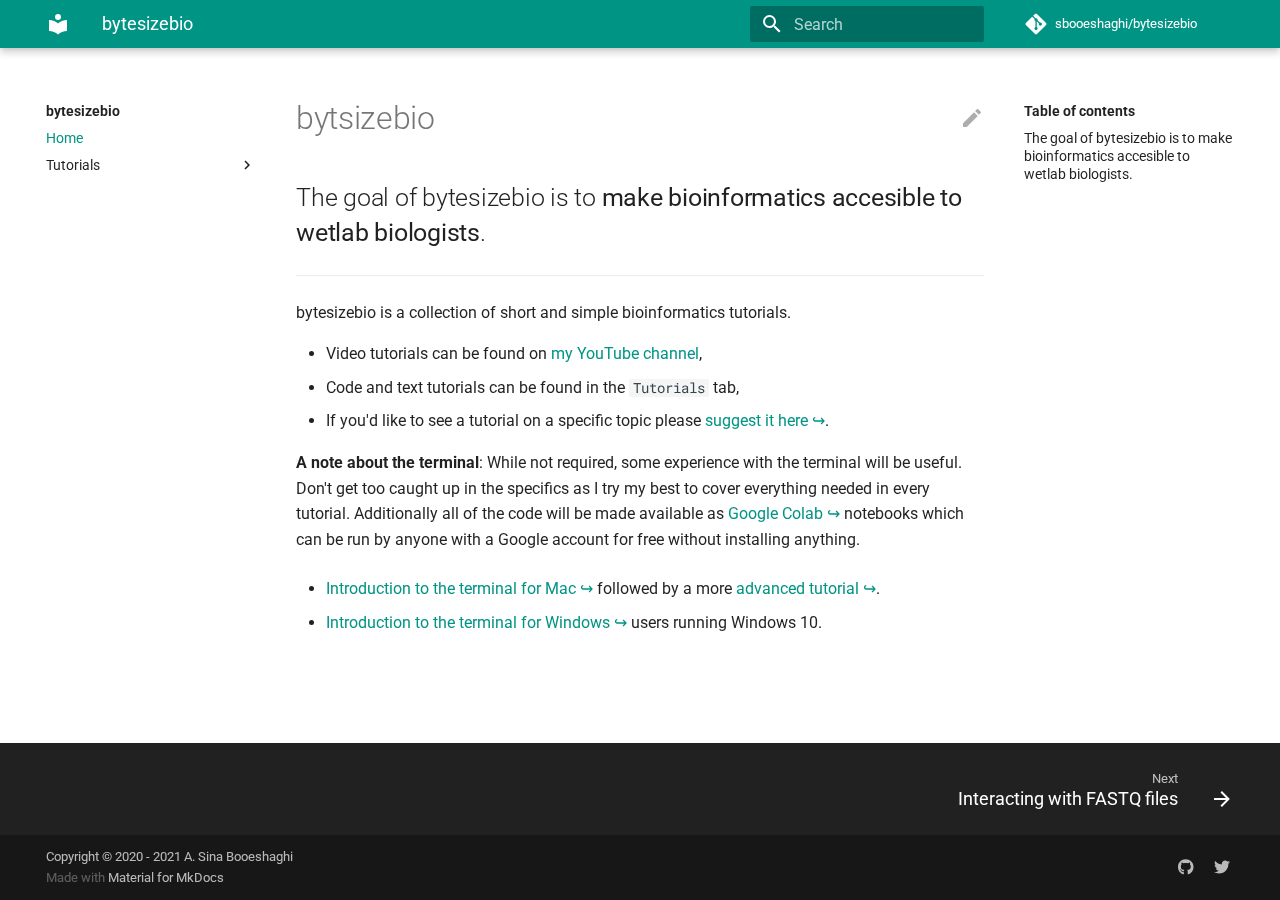
==== commit cf66be60: "Rebuilt site: Wed Apr  7 15:17:42 UTC 2021" ====
--- a/tutorials/site/index.html
+++ b/tutorials/site/index.html
@@ -13,8 +13,8 @@
         <meta name="author" content="A. Sina Booeshaghi">
       
       
-      <link rel="shortcut icon" href="assets/images/favicon.png">
-      <meta name="generator" content="mkdocs-1.1.2, mkdocs-material-6.2.5">
+      <link rel="icon" href="assets/images/favicon.png">
+      <meta name="generator" content="mkdocs-1.1.2, mkdocs-material-7.1.0">
     
     
       
@@ -22,10 +22,14 @@
       
     
     
-      <link rel="stylesheet" href="assets/stylesheets/main.15aa0b43.min.css">
-      
-        
-        <link rel="stylesheet" href="assets/stylesheets/palette.75751829.min.css">
+      <link rel="stylesheet" href="assets/stylesheets/main.33e2939f.min.css">
+      
+        
+        <link rel="stylesheet" href="assets/stylesheets/palette.ef6f36e2.min.css">
+        
+          
+          
+          <meta name="theme-color" content="#009485">
         
       
     
@@ -35,7 +39,7 @@
         
         <link rel="preconnect" href="https://fonts.gstatic.com" crossorigin>
         <link rel="stylesheet" href="https://fonts.googleapis.com/css?family=Roboto:300,400,400i,700%7CRoboto+Mono&display=fallback">
-        <style>body,input{font-family:"Roboto",-apple-system,BlinkMacSystemFont,Helvetica,Arial,sans-serif}code,kbd,pre{font-family:"Roboto Mono",SFMono-Regular,Consolas,Menlo,monospace}</style>
+        <style>:root{--md-text-font-family:"Roboto";--md-code-font-family:"Roboto Mono"}</style>
       
     
     
@@ -45,7 +49,7 @@
     
       
         
-<script>window.ga=window.ga||function(){(ga.q=ga.q||[]).push(arguments)},ga.l=+new Date,ga("create","G-188DM447D7","bytesize.bio"),ga("set","anonymizeIp",!0),ga("send","pageview"),document.addEventListener("DOMContentLoaded",function(){document.forms.search&&document.forms.search.query.addEventListener("blur",function(){if(this.value){var e=document.location.pathname;ga("send","pageview",e+"?q="+this.value)}})}),document.addEventListener("DOMContentSwitch",function(){ga("send","pageview",document.location.pathname)})</script>
+<script>window.ga=window.ga||function(){(ga.q=ga.q||[]).push(arguments)},ga.l=+new Date,ga("create","G-188DM447D7","bytesize.bio"),ga("set","anonymizeIp",!0),ga("send","pageview"),document.addEventListener("DOMContentLoaded",function(){document.forms.search&&document.forms.search.query.addEventListener("blur",function(){var e;this.value&&(e=document.location.pathname,ga("send","pageview",e+"?q="+this.value))}),"undefined"!=typeof location$&&location$.subscribe(function(e){ga("send","pageview",e.pathname)})})</script>
 <script async src="https://www.google-analytics.com/analytics.js"></script>
       
     
@@ -55,14 +59,13 @@
   
     
     
-      
-    
     
     
     
     <body dir="ltr" data-md-color-scheme="default" data-md-color-primary="teal" data-md-color-accent="amber">
-      
-  
+  
+    
+    <script>function __prefix(e){return new URL(".",location).pathname+"."+e}function __get(e,t=localStorage){return JSON.parse(t.getItem(__prefix(e)))}</script>
     
     <input class="md-toggle" data-md-toggle="drawer" type="checkbox" id="__drawer" autocomplete="off">
     <input class="md-toggle" data-md-toggle="search" type="checkbox" id="__search" autocomplete="off">
@@ -79,27 +82,25 @@
       
     </div>
     
-      
-
-<header class="md-header" data-md-component="header">
-  <nav class="md-header-nav md-grid" aria-label="Header">
-    <a href="." title="bytesizebio" class="md-header-nav__button md-logo" aria-label="bytesizebio">
-      
-  
-  <svg xmlns="http://www.w3.org/2000/svg" viewBox="0 0 24 24"><path d="M12 8a3 3 0 003-3 3 3 0 00-3-3 3 3 0 00-3 3 3 3 0 003 3m0 3.54C9.64 9.35 6.5 8 3 8v11c3.5 0 6.64 1.35 9 3.54 2.36-2.19 5.5-3.54 9-3.54V8c-3.5 0-6.64 1.35-9 3.54z"/></svg>
+      <header class="md-header" data-md-component="header">
+  <nav class="md-header__inner md-grid" aria-label="Header">
+    <a href="." title="bytesizebio" class="md-header__button md-logo" aria-label="bytesizebio" data-md-component="logo">
+      
+  
+  <svg xmlns="http://www.w3.org/2000/svg" viewBox="0 0 24 24"><path d="M12 8a3 3 0 0 0 3-3 3 3 0 0 0-3-3 3 3 0 0 0-3 3 3 3 0 0 0 3 3m0 3.54C9.64 9.35 6.5 8 3 8v11c3.5 0 6.64 1.35 9 3.54 2.36-2.19 5.5-3.54 9-3.54V8c-3.5 0-6.64 1.35-9 3.54z"/></svg>
 
     </a>
-    <label class="md-header-nav__button md-icon" for="__drawer">
+    <label class="md-header__button md-icon" for="__drawer">
       <svg xmlns="http://www.w3.org/2000/svg" viewBox="0 0 24 24"><path d="M3 6h18v2H3V6m0 5h18v2H3v-2m0 5h18v2H3v-2z"/></svg>
     </label>
-    <div class="md-header-nav__title" data-md-component="header-title">
-      <div class="md-header-nav__ellipsis">
-        <div class="md-header-nav__topic">
+    <div class="md-header__title" data-md-component="header-title">
+      <div class="md-header__ellipsis">
+        <div class="md-header__topic">
           <span class="md-ellipsis">
             bytesizebio
           </span>
         </div>
-        <div class="md-header-nav__topic">
+        <div class="md-header__topic" data-md-component="header-topic">
           <span class="md-ellipsis">
             
               Home
@@ -109,8 +110,10 @@
       </div>
     </div>
     
-      <label class="md-header-nav__button md-icon" for="__search">
-        <svg xmlns="http://www.w3.org/2000/svg" viewBox="0 0 24 24"><path d="M9.5 3A6.5 6.5 0 0116 9.5c0 1.61-.59 3.09-1.56 4.23l.27.27h.79l5 5-1.5 1.5-5-5v-.79l-.27-.27A6.516 6.516 0 019.5 16 6.5 6.5 0 013 9.5 6.5 6.5 0 019.5 3m0 2C7 5 5 7 5 9.5S7 14 9.5 14 14 12 14 9.5 12 5 9.5 5z"/></svg>
+    
+    
+      <label class="md-header__button md-icon" for="__search">
+        <svg xmlns="http://www.w3.org/2000/svg" viewBox="0 0 24 24"><path d="M9.5 3A6.5 6.5 0 0 1 16 9.5c0 1.61-.59 3.09-1.56 4.23l.27.27h.79l5 5-1.5 1.5-5-5v-.79l-.27-.27A6.516 6.516 0 0 1 9.5 16 6.5 6.5 0 0 1 3 9.5 6.5 6.5 0 0 1 9.5 3m0 2C7 5 5 7 5 9.5S7 14 9.5 14 14 12 14 9.5 12 5 9.5 5z"/></svg>
       </label>
       
 <div class="md-search" data-md-component="search" role="dialog">
@@ -119,11 +122,11 @@
     <form class="md-search__form" name="search">
       <input type="text" class="md-search__input" name="query" aria-label="Search" placeholder="Search" autocapitalize="off" autocorrect="off" autocomplete="off" spellcheck="false" data-md-component="search-query" data-md-state="active" required>
       <label class="md-search__icon md-icon" for="__search">
-        <svg xmlns="http://www.w3.org/2000/svg" viewBox="0 0 24 24"><path d="M9.5 3A6.5 6.5 0 0116 9.5c0 1.61-.59 3.09-1.56 4.23l.27.27h.79l5 5-1.5 1.5-5-5v-.79l-.27-.27A6.516 6.516 0 019.5 16 6.5 6.5 0 013 9.5 6.5 6.5 0 019.5 3m0 2C7 5 5 7 5 9.5S7 14 9.5 14 14 12 14 9.5 12 5 9.5 5z"/></svg>
+        <svg xmlns="http://www.w3.org/2000/svg" viewBox="0 0 24 24"><path d="M9.5 3A6.5 6.5 0 0 1 16 9.5c0 1.61-.59 3.09-1.56 4.23l.27.27h.79l5 5-1.5 1.5-5-5v-.79l-.27-.27A6.516 6.516 0 0 1 9.5 16 6.5 6.5 0 0 1 3 9.5 6.5 6.5 0 0 1 9.5 3m0 2C7 5 5 7 5 9.5S7 14 9.5 14 14 12 14 9.5 12 5 9.5 5z"/></svg>
         <svg xmlns="http://www.w3.org/2000/svg" viewBox="0 0 24 24"><path d="M20 11v2H8l5.5 5.5-1.42 1.42L4.16 12l7.92-7.92L13.5 5.5 8 11h12z"/></svg>
       </label>
-      <button type="reset" class="md-search__icon md-icon" aria-label="Clear" data-md-component="search-reset" tabindex="-1">
-        <svg xmlns="http://www.w3.org/2000/svg" viewBox="0 0 24 24"><path d="M19 6.41L17.59 5 12 10.59 6.41 5 5 6.41 10.59 12 5 17.59 6.41 19 12 13.41 17.59 19 19 17.59 13.41 12 19 6.41z"/></svg>
+      <button type="reset" class="md-search__icon md-icon" aria-label="Clear" tabindex="-1">
+        <svg xmlns="http://www.w3.org/2000/svg" viewBox="0 0 24 24"><path d="M19 6.41 17.59 5 12 10.59 6.41 5 5 6.41 10.59 12 5 17.59 6.41 19 12 13.41 17.59 19 19 17.59 13.41 12 19 6.41z"/></svg>
       </button>
     </form>
     <div class="md-search__output">
@@ -140,12 +143,12 @@
 </div>
     
     
-      <div class="md-header-nav__source">
-        
-<a href="https://github.com/sbooeshaghi/bytesizebio/" title="Go to repository" class="md-source">
+      <div class="md-header__source">
+        
+<a href="https://github.com/sbooeshaghi/bytesizebio/" title="Go to repository" class="md-source" data-md-component="source">
   <div class="md-source__icon md-icon">
     
-    <svg xmlns="http://www.w3.org/2000/svg" viewBox="0 0 448 512"><path d="M439.55 236.05L244 40.45a28.87 28.87 0 00-40.81 0l-40.66 40.63 51.52 51.52c27.06-9.14 52.68 16.77 43.39 43.68l49.66 49.66c34.23-11.8 61.18 31 35.47 56.69-26.49 26.49-70.21-2.87-56-37.34L240.22 199v121.85c25.3 12.54 22.26 41.85 9.08 55a34.34 34.34 0 01-48.55 0c-17.57-17.6-11.07-46.91 11.25-56v-123c-20.8-8.51-24.6-30.74-18.64-45L142.57 101 8.45 235.14a28.86 28.86 0 000 40.81l195.61 195.6a28.86 28.86 0 0040.8 0l194.69-194.69a28.86 28.86 0 000-40.81z"/></svg>
+    <svg xmlns="http://www.w3.org/2000/svg" viewBox="0 0 448 512"><path d="M439.55 236.05 244 40.45a28.87 28.87 0 0 0-40.81 0l-40.66 40.63 51.52 51.52c27.06-9.14 52.68 16.77 43.39 43.68l49.66 49.66c34.23-11.8 61.18 31 35.47 56.69-26.49 26.49-70.21-2.87-56-37.34L240.22 199v121.85c25.3 12.54 22.26 41.85 9.08 55a34.34 34.34 0 0 1-48.55 0c-17.57-17.6-11.07-46.91 11.25-56v-123c-20.8-8.51-24.6-30.74-18.64-45L142.57 101 8.45 235.14a28.86 28.86 0 0 0 0 40.81l195.61 195.6a28.86 28.86 0 0 0 40.8 0l194.69-194.69a28.86 28.86 0 0 0 0-40.81z"/></svg>
   </div>
   <div class="md-source__repository">
     sbooeshaghi/bytesizebio
@@ -166,20 +169,18 @@
           
             
               
-              <div class="md-sidebar md-sidebar--primary" data-md-component="navigation" >
+              <div class="md-sidebar md-sidebar--primary" data-md-component="sidebar" data-md-type="navigation" >
                 <div class="md-sidebar__scrollwrap">
                   <div class="md-sidebar__inner">
                     
 
 
-
-
 <nav class="md-nav md-nav--primary" aria-label="Navigation" data-md-level="0">
   <label class="md-nav__title" for="__drawer">
-    <a href="." title="bytesizebio" class="md-nav__button md-logo" aria-label="bytesizebio">
-      
-  
-  <svg xmlns="http://www.w3.org/2000/svg" viewBox="0 0 24 24"><path d="M12 8a3 3 0 003-3 3 3 0 00-3-3 3 3 0 00-3 3 3 3 0 003 3m0 3.54C9.64 9.35 6.5 8 3 8v11c3.5 0 6.64 1.35 9 3.54 2.36-2.19 5.5-3.54 9-3.54V8c-3.5 0-6.64 1.35-9 3.54z"/></svg>
+    <a href="." title="bytesizebio" class="md-nav__button md-logo" aria-label="bytesizebio" data-md-component="logo">
+      
+  
+  <svg xmlns="http://www.w3.org/2000/svg" viewBox="0 0 24 24"><path d="M12 8a3 3 0 0 0 3-3 3 3 0 0 0-3-3 3 3 0 0 0-3 3 3 3 0 0 0 3 3m0 3.54C9.64 9.35 6.5 8 3 8v11c3.5 0 6.64 1.35 9 3.54 2.36-2.19 5.5-3.54 9-3.54V8c-3.5 0-6.64 1.35-9 3.54z"/></svg>
 
     </a>
     bytesizebio
@@ -187,10 +188,10 @@
   
     <div class="md-nav__source">
       
-<a href="https://github.com/sbooeshaghi/bytesizebio/" title="Go to repository" class="md-source">
+<a href="https://github.com/sbooeshaghi/bytesizebio/" title="Go to repository" class="md-source" data-md-component="source">
   <div class="md-source__icon md-icon">
     
-    <svg xmlns="http://www.w3.org/2000/svg" viewBox="0 0 448 512"><path d="M439.55 236.05L244 40.45a28.87 28.87 0 00-40.81 0l-40.66 40.63 51.52 51.52c27.06-9.14 52.68 16.77 43.39 43.68l49.66 49.66c34.23-11.8 61.18 31 35.47 56.69-26.49 26.49-70.21-2.87-56-37.34L240.22 199v121.85c25.3 12.54 22.26 41.85 9.08 55a34.34 34.34 0 01-48.55 0c-17.57-17.6-11.07-46.91 11.25-56v-123c-20.8-8.51-24.6-30.74-18.64-45L142.57 101 8.45 235.14a28.86 28.86 0 000 40.81l195.61 195.6a28.86 28.86 0 0040.8 0l194.69-194.69a28.86 28.86 0 000-40.81z"/></svg>
+    <svg xmlns="http://www.w3.org/2000/svg" viewBox="0 0 448 512"><path d="M439.55 236.05 244 40.45a28.87 28.87 0 0 0-40.81 0l-40.66 40.63 51.52 51.52c27.06-9.14 52.68 16.77 43.39 43.68l49.66 49.66c34.23-11.8 61.18 31 35.47 56.69-26.49 26.49-70.21-2.87-56-37.34L240.22 199v121.85c25.3 12.54 22.26 41.85 9.08 55a34.34 34.34 0 0 1-48.55 0c-17.57-17.6-11.07-46.91 11.25-56v-123c-20.8-8.51-24.6-30.74-18.64-45L142.57 101 8.45 235.14a28.86 28.86 0 0 0 0 40.81l195.61 195.6a28.86 28.86 0 0 0 40.8 0l194.69-194.69a28.86 28.86 0 0 0 0-40.81z"/></svg>
   </div>
   <div class="md-source__repository">
     sbooeshaghi/bytesizebio
@@ -203,7 +204,6 @@
       
       
       
-
 
   
   
@@ -237,7 +237,7 @@
       <span class="md-nav__icon md-icon"></span>
       Table of contents
     </label>
-    <ul class="md-nav__list" data-md-scrollfix>
+    <ul class="md-nav__list" data-md-component="toc" data-md-scrollfix>
       
         <li class="md-nav__item">
   <a href="#the-goal-of-bytesizebio-is-to-make-bioinformatics-accesible-to-wetlab-biologists" class="md-nav__link">
@@ -258,7 +258,6 @@
       
       
 
-
   
   
   
@@ -266,19 +265,18 @@
     <li class="md-nav__item md-nav__item--nested">
       
       
-        <input class="md-nav__toggle md-toggle" data-md-toggle="nav-2" type="checkbox" id="nav-2" >
-      
-      <label class="md-nav__link" for="nav-2">
+        <input class="md-nav__toggle md-toggle" data-md-toggle="__nav_2" type="checkbox" id="__nav_2" >
+      
+      <label class="md-nav__link" for="__nav_2">
         Tutorials
         <span class="md-nav__icon md-icon"></span>
       </label>
       <nav class="md-nav" aria-label="Tutorials" data-md-level="1">
-        <label class="md-nav__title" for="nav-2">
+        <label class="md-nav__title" for="__nav_2">
           <span class="md-nav__icon md-icon"></span>
           Tutorials
         </label>
         <ul class="md-nav__list" data-md-scrollfix>
-          
           
             
   
@@ -318,7 +316,7 @@
             
             
               
-              <div class="md-sidebar md-sidebar--secondary" data-md-component="toc" >
+              <div class="md-sidebar md-sidebar--secondary" data-md-component="sidebar" data-md-type="toc" >
                 <div class="md-sidebar__scrollwrap">
                   <div class="md-sidebar__inner">
                     
@@ -332,7 +330,7 @@
       <span class="md-nav__icon md-icon"></span>
       Table of contents
     </label>
-    <ul class="md-nav__list" data-md-scrollfix>
+    <ul class="md-nav__list" data-md-component="toc" data-md-scrollfix>
       
         <li class="md-nav__item">
   <a href="#the-goal-of-bytesizebio-is-to-make-bioinformatics-accesible-to-wetlab-biologists" class="md-nav__link">
@@ -349,7 +347,7 @@
               </div>
             
           
-          <div class="md-content">
+          <div class="md-content" data-md-component="content">
             <article class="md-content__inner md-typeset">
               
                 
@@ -386,44 +384,44 @@
             </article>
           </div>
         </div>
+        
       </main>
       
         
 <footer class="md-footer">
   
-    <div class="md-footer-nav">
-      <nav class="md-footer-nav__inner md-grid" aria-label="Footer">
-        
-        
-          <a href="tutorials/terminal_interacting_with_fastq_files/" class="md-footer-nav__link md-footer-nav__link--next" rel="next">
-            <div class="md-footer-nav__title">
-              <div class="md-ellipsis">
-                <span class="md-footer-nav__direction">
-                  Next
-                </span>
-                Interacting with FASTQ files
-              </div>
+    <nav class="md-footer__inner md-grid" aria-label="Footer">
+      
+      
+        <a href="tutorials/terminal_interacting_with_fastq_files/" class="md-footer__link md-footer__link--next" rel="next">
+          <div class="md-footer__title">
+            <div class="md-ellipsis">
+              <span class="md-footer__direction">
+                Next
+              </span>
+              Interacting with FASTQ files
             </div>
-            <div class="md-footer-nav__button md-icon">
-              <svg xmlns="http://www.w3.org/2000/svg" viewBox="0 0 24 24"><path d="M4 11v2h12l-5.5 5.5 1.42 1.42L19.84 12l-7.92-7.92L10.5 5.5 16 11H4z"/></svg>
-            </div>
-          </a>
-        
-      </nav>
-    </div>
+          </div>
+          <div class="md-footer__button md-icon">
+            <svg xmlns="http://www.w3.org/2000/svg" viewBox="0 0 24 24"><path d="M4 11v2h12l-5.5 5.5 1.42 1.42L19.84 12l-7.92-7.92L10.5 5.5 16 11H4z"/></svg>
+          </div>
+        </a>
+      
+    </nav>
   
   <div class="md-footer-meta md-typeset">
     <div class="md-footer-meta__inner md-grid">
       <div class="md-footer-copyright">
         
           <div class="md-footer-copyright__highlight">
-            Copyright &copy; 2020 - 2020 A. Sina Booeshaghi
+            Copyright &copy; 2020 - 2021 A. Sina Booeshaghi
           </div>
         
         Made with
         <a href="https://squidfunk.github.io/mkdocs-material/" target="_blank" rel="noopener">
           Material for MkDocs
         </a>
+        
       </div>
       
   <div class="md-footer-social">
@@ -453,19 +451,13 @@
 </footer>
       
     </div>
-    
-      <script src="assets/javascripts/vendor.93c04032.min.js"></script>
-      <script src="assets/javascripts/bundle.83e5331e.min.js"></script><script id="__lang" type="application/json">{"clipboard.copy": "Copy to clipboard", "clipboard.copied": "Copied to clipboard", "search.config.lang": "en", "search.config.pipeline": "trimmer, stopWordFilter", "search.config.separator": "[\\s\\-]+", "search.placeholder": "Search", "search.result.placeholder": "Type to start searching", "search.result.none": "No matching documents", "search.result.one": "1 matching document", "search.result.other": "# matching documents", "search.result.more.one": "1 more on this page", "search.result.more.other": "# more on this page", "search.result.term.missing": "Missing"}</script>
-      
-      <script>
-        app = initialize({
-          base: ".",
-          features: ['search.suggest', 'search.highlight'],
-          search: Object.assign({
-            worker: "assets/javascripts/worker/search.8c7e0a7e.min.js"
-          }, typeof search !== "undefined" && search)
-        })
-      </script>
+    <div class="md-dialog" data-md-component="dialog">
+      <div class="md-dialog__inner md-typeset"></div>
+    </div>
+    <script id="__config" type="application/json">{"base": ".", "features": ["search.suggest", "search.highlight"], "translations": {"clipboard.copy": "Copy to clipboard", "clipboard.copied": "Copied to clipboard", "search.config.lang": "en", "search.config.pipeline": "trimmer, stopWordFilter", "search.config.separator": "[\\s\\-]+", "search.placeholder": "Search", "search.result.placeholder": "Type to start searching", "search.result.none": "No matching documents", "search.result.one": "1 matching document", "search.result.other": "# matching documents", "search.result.more.one": "1 more on this page", "search.result.more.other": "# more on this page", "search.result.term.missing": "Missing"}, "search": "assets/javascripts/workers/search.fe42c31b.min.js", "version": null}</script>
+    
+    
+      <script src="assets/javascripts/bundle.d892486b.min.js"></script>
       
     
   </body>
--- a/tutorials/site/assets/stylesheets/main.33e2939f.min.css
+++ b/tutorials/site/assets/stylesheets/main.33e2939f.min.css
@@ -0,0 +1,2 @@
+@charset "UTF-8";html{box-sizing:border-box;-webkit-text-size-adjust:none;-ms-text-size-adjust:none;text-size-adjust:none}*,:after,:before{box-sizing:inherit}body{margin:0}a,button,input,label{-webkit-tap-highlight-color:transparent}a{color:inherit;text-decoration:none}hr{display:block;box-sizing:initial;height:.05rem;padding:0;overflow:visible;border:0}small{font-size:80%}sub,sup{line-height:1em}img{border-style:none}table{border-collapse:initial;border-spacing:0}td,th{font-weight:400;vertical-align:top}button{margin:0;padding:0;font-size:inherit;background:transparent;border:0}input{border:0;outline:none}:root{--md-default-fg-color:rgba(0,0,0,0.87);--md-default-fg-color--light:rgba(0,0,0,0.54);--md-default-fg-color--lighter:rgba(0,0,0,0.32);--md-default-fg-color--lightest:rgba(0,0,0,0.07);--md-default-bg-color:#fff;--md-default-bg-color--light:hsla(0,0%,100%,0.7);--md-default-bg-color--lighter:hsla(0,0%,100%,0.3);--md-default-bg-color--lightest:hsla(0,0%,100%,0.12);--md-primary-fg-color:#4051b5;--md-primary-fg-color--light:#5d6cc0;--md-primary-fg-color--dark:#303fa1;--md-primary-bg-color:#fff;--md-primary-bg-color--light:hsla(0,0%,100%,0.7);--md-accent-fg-color:#526cfe;--md-accent-fg-color--transparent:rgba(83,108,254,0.1);--md-accent-bg-color:#fff;--md-accent-bg-color--light:hsla(0,0%,100%,0.7)}:root>*{--md-code-fg-color:#36464e;--md-code-bg-color:#f5f5f5;--md-code-hl-color:rgba(255,255,0,0.5);--md-code-hl-number-color:#d52a2a;--md-code-hl-special-color:#db1457;--md-code-hl-function-color:#a846b9;--md-code-hl-constant-color:#6e59d9;--md-code-hl-keyword-color:#3f6ec6;--md-code-hl-string-color:#1c7d4d;--md-code-hl-name-color:var(--md-code-fg-color);--md-code-hl-operator-color:var(--md-default-fg-color--light);--md-code-hl-punctuation-color:var(--md-default-fg-color--light);--md-code-hl-comment-color:var(--md-default-fg-color--light);--md-code-hl-generic-color:var(--md-default-fg-color--light);--md-code-hl-variable-color:var(--md-default-fg-color--light);--md-typeset-color:var(--md-default-fg-color);--md-typeset-a-color:var(--md-primary-fg-color);--md-typeset-mark-color:rgba(255,255,0,0.5);--md-typeset-del-color:rgba(245,80,61,0.15);--md-typeset-ins-color:rgba(11,213,112,0.15);--md-typeset-kbd-color:#fafafa;--md-typeset-kbd-accent-color:#fff;--md-typeset-kbd-border-color:#b8b8b8;--md-admonition-fg-color:var(--md-default-fg-color);--md-admonition-bg-color:var(--md-default-bg-color);--md-footer-fg-color:#fff;--md-footer-fg-color--light:hsla(0,0%,100%,0.7);--md-footer-fg-color--lighter:hsla(0,0%,100%,0.3);--md-footer-bg-color:rgba(0,0,0,0.87);--md-footer-bg-color--dark:rgba(0,0,0,0.32)}.md-icon svg{display:block;width:1.2rem;height:1.2rem;fill:currentColor}body{-webkit-font-smoothing:antialiased;-moz-osx-font-smoothing:grayscale}body,input{font-feature-settings:"kern","liga";font-family:var(--md-text-font-family,_),-apple-system,BlinkMacSystemFont,Helvetica,Arial,sans-serif}body,code,input,kbd,pre{color:var(--md-typeset-color)}code,kbd,pre{font-feature-settings:"kern";font-family:var(--md-code-font-family,_),SFMono-Regular,Consolas,Menlo,monospace}:root{--md-typeset-table--ascending:url("data:image/svg+xml;charset=utf-8,<svg xmlns='http://www.w3.org/2000/svg' viewBox='0 0 24 24'><path d='M11 4h2v12l5.5-5.5 1.42 1.42L12 19.84l-7.92-7.92L5.5 10.5 11 16V4z'/></svg>");--md-typeset-table--descending:url("data:image/svg+xml;charset=utf-8,<svg xmlns='http://www.w3.org/2000/svg' viewBox='0 0 24 24'><path d='M13 20h-2V8l-5.5 5.5-1.42-1.42L12 4.16l7.92 7.92-1.42 1.42L13 8v12z'/></svg>")}.md-typeset{font-size:.8rem;line-height:1.6;-webkit-print-color-adjust:exact;color-adjust:exact}@media print{.md-typeset{font-size:.68rem}}.md-typeset blockquote,.md-typeset dl,.md-typeset figure,.md-typeset ol,.md-typeset pre,.md-typeset ul{display:flow-root;margin:1em 0}.md-typeset h1{margin:0 0 1.25em;color:var(--md-default-fg-color--light);font-size:2em;line-height:1.3}.md-typeset h1,.md-typeset h2{font-weight:300;letter-spacing:-.01em}.md-typeset h2{margin:1.6em 0 .64em;font-size:1.5625em;line-height:1.4}.md-typeset h3{margin:1.6em 0 .8em;font-weight:400;font-size:1.25em;line-height:1.5;letter-spacing:-.01em}.md-typeset h2+h3{margin-top:.8em}.md-typeset h4{margin:1em 0;font-weight:700;letter-spacing:-.01em}.md-typeset h5,.md-typeset h6{margin:1.25em 0;color:var(--md-default-fg-color--light);font-weight:700;font-size:.8em;letter-spacing:-.01em}.md-typeset h5{text-transform:uppercase}.md-typeset hr{display:flow-root;margin:1.5em 0;border-bottom:.05rem solid var(--md-default-fg-color--lightest)}.md-typeset a{color:var(--md-typeset-a-color);word-break:break-word}.md-typeset a,.md-typeset a:before{transition:color 125ms}.md-typeset a:focus,.md-typeset a:hover{color:var(--md-accent-fg-color)}.md-typeset code,.md-typeset kbd,.md-typeset pre{color:var(--md-code-fg-color);direction:ltr}@media print{.md-typeset code,.md-typeset kbd,.md-typeset pre{white-space:pre-wrap}}.md-typeset code{padding:0 .2941176471em;font-size:.85em;word-break:break-word;background-color:var(--md-code-bg-color);border-radius:.1rem;-webkit-box-decoration-break:clone;box-decoration-break:clone}.md-typeset code:not(.focus-visible){outline:none;-webkit-tap-highlight-color:transparent}.md-typeset h1 code,.md-typeset h2 code,.md-typeset h3 code,.md-typeset h4 code,.md-typeset h5 code,.md-typeset h6 code{margin:initial;padding:initial;background-color:initial;box-shadow:none}.md-typeset a code{color:currentColor}.md-typeset pre{position:relative;line-height:1.4}.md-typeset pre>code{display:block;margin:0;padding:.7720588235em 1.1764705882em;overflow:auto;word-break:normal;box-shadow:none;-webkit-box-decoration-break:slice;box-decoration-break:slice;touch-action:auto;scrollbar-width:thin;scrollbar-color:var(--md-default-fg-color--lighter) transparent}.md-typeset pre>code:hover{scrollbar-color:var(--md-accent-fg-color) transparent}.md-typeset pre>code::-webkit-scrollbar{width:.2rem;height:.2rem}.md-typeset pre>code::-webkit-scrollbar-thumb{background-color:var(--md-default-fg-color--lighter)}.md-typeset pre>code::-webkit-scrollbar-thumb:hover{background-color:var(--md-accent-fg-color)}@media screen and (max-width:44.9375em){.md-typeset>pre{margin:1em -.8rem}.md-typeset>pre code{border-radius:0}}.md-typeset kbd{display:inline-block;padding:0 .6666666667em;color:var(--md-default-fg-color);font-size:.75em;vertical-align:text-top;word-break:break-word;background-color:var(--md-typeset-kbd-color);border-radius:.1rem;box-shadow:0 .1rem 0 .05rem var(--md-typeset-kbd-border-color),0 .1rem 0 var(--md-typeset-kbd-border-color),0 -.1rem .2rem var(--md-typeset-kbd-accent-color) inset}.md-typeset mark{color:inherit;word-break:break-word;background-color:var(--md-typeset-mark-color);-webkit-box-decoration-break:clone;box-decoration-break:clone}.md-typeset abbr{text-decoration:none;border-bottom:.05rem dotted var(--md-default-fg-color--light);cursor:help}@media (hover:none){.md-typeset abbr{position:relative}.md-typeset abbr[title]:focus:after,.md-typeset abbr[title]:hover:after{box-shadow:0 2px 2px 0 rgba(0,0,0,.14),0 1px 5px 0 rgba(0,0,0,.12),0 3px 1px -2px rgba(0,0,0,.2);position:absolute;left:0;display:inline-block;width:auto;min-width:-webkit-max-content;min-width:-moz-max-content;min-width:max-content;max-width:80%;margin-top:2em;padding:.2rem .3rem;color:var(--md-default-bg-color);font-size:.7rem;background-color:var(--md-default-fg-color);border-radius:.1rem;content:attr(title)}}.md-typeset small{opacity:.75}.md-typeset sub,.md-typeset sup{margin-left:.078125em}[dir=rtl] .md-typeset sub,[dir=rtl] .md-typeset sup{margin-right:.078125em;margin-left:0}.md-typeset blockquote{padding-left:.6rem;color:var(--md-default-fg-color--light);border-left:.2rem solid var(--md-default-fg-color--lighter)}[dir=rtl] .md-typeset blockquote{padding-right:.6rem;padding-left:0;border-right:.2rem solid var(--md-default-fg-color--lighter);border-left:initial}.md-typeset ul{list-style-type:disc}.md-typeset ol,.md-typeset ul{margin-left:.625em;padding:0}[dir=rtl] .md-typeset ol,[dir=rtl] .md-typeset ul{margin-right:.625em;margin-left:0}.md-typeset ol ol,.md-typeset ul ol{list-style-type:lower-alpha}.md-typeset ol ol ol,.md-typeset ul ol ol{list-style-type:lower-roman}.md-typeset ol li,.md-typeset ul li{margin-bottom:.5em;margin-left:1.25em}[dir=rtl] .md-typeset ol li,[dir=rtl] .md-typeset ul li{margin-right:1.25em;margin-left:0}.md-typeset ol li blockquote,.md-typeset ol li p,.md-typeset ul li blockquote,.md-typeset ul li p{margin:.5em 0}.md-typeset ol li:last-child,.md-typeset ul li:last-child{margin-bottom:0}.md-typeset ol li ol,.md-typeset ol li ul,.md-typeset ul li ol,.md-typeset ul li ul{margin:.5em 0 .5em .625em}[dir=rtl] .md-typeset ol li ol,[dir=rtl] .md-typeset ol li ul,[dir=rtl] .md-typeset ul li ol,[dir=rtl] .md-typeset ul li ul{margin-right:.625em;margin-left:0}.md-typeset dd{margin:1em 0 1.5em 1.875em}[dir=rtl] .md-typeset dd{margin-right:1.875em;margin-left:0}.md-typeset img,.md-typeset svg{max-width:100%;height:auto}.md-typeset img[align=left],.md-typeset svg[align=left]{margin:1em 1em 1em 0}.md-typeset img[align=right],.md-typeset svg[align=right]{margin:1em 0 1em 1em}.md-typeset img[align]:only-child,.md-typeset svg[align]:only-child{margin-top:0}.md-typeset figure{width:-webkit-fit-content;width:-moz-fit-content;width:fit-content;max-width:100%;margin:0 auto;text-align:center}.md-typeset figure img{display:block}.md-typeset figcaption{max-width:24rem;margin:1em auto 2em;font-style:italic}.md-typeset iframe{max-width:100%}.md-typeset table:not([class]){display:inline-block;max-width:100%;overflow:auto;font-size:.64rem;background-color:var(--md-default-bg-color);border-radius:.1rem;box-shadow:0 .2rem .5rem rgba(0,0,0,.05),0 0 .05rem rgba(0,0,0,.1);touch-action:auto}@media print{.md-typeset table:not([class]){display:table}}.md-typeset table:not([class])+*{margin-top:1.5em}.md-typeset table:not([class]) td>:first-child,.md-typeset table:not([class]) th>:first-child{margin-top:0}.md-typeset table:not([class]) td>:last-child,.md-typeset table:not([class]) th>:last-child{margin-bottom:0}.md-typeset table:not([class]) td:not([align]),.md-typeset table:not([class]) th:not([align]){text-align:left}[dir=rtl] .md-typeset table:not([class]) td:not([align]),[dir=rtl] .md-typeset table:not([class]) th:not([align]){text-align:right}.md-typeset table:not([class]) th{min-width:5rem;padding:.9375em 1.25em;color:var(--md-default-bg-color);vertical-align:top;background-color:var(--md-default-fg-color--light)}.md-typeset table:not([class]) th a{color:inherit}.md-typeset table:not([class]) td{padding:.9375em 1.25em;vertical-align:top;border-top:.05rem solid var(--md-default-fg-color--lightest)}.md-typeset table:not([class]) tr{transition:background-color 125ms}.md-typeset table:not([class]) tr:hover{background-color:rgba(0,0,0,.035);box-shadow:0 .05rem 0 var(--md-default-bg-color) inset}.md-typeset table:not([class]) tr:first-child td{border-top:0}.md-typeset table:not([class]) a{word-break:normal}.md-typeset table th[role=columnheader]{cursor:pointer}.md-typeset table th[role=columnheader]:after{display:inline-block;width:1.2em;height:1.2em;margin-left:.5em;vertical-align:sub;-webkit-mask-repeat:no-repeat;mask-repeat:no-repeat;-webkit-mask-size:contain;mask-size:contain;content:""}.md-typeset table th[role=columnheader][aria-sort=ascending]:after{background-color:currentColor;-webkit-mask-image:var(--md-typeset-table--ascending);mask-image:var(--md-typeset-table--ascending)}.md-typeset table th[role=columnheader][aria-sort=descending]:after{background-color:currentColor;-webkit-mask-image:var(--md-typeset-table--descending);mask-image:var(--md-typeset-table--descending)}.md-typeset__scrollwrap{margin:1em -.8rem;overflow-x:auto;touch-action:auto}.md-typeset__table{display:inline-block;margin-bottom:.5em;padding:0 .8rem}@media print{.md-typeset__table{display:block}}html .md-typeset__table table{display:table;width:100%;margin:0;overflow:hidden}html{height:100%;overflow-x:hidden;font-size:125%}@media screen and (min-width:100em){html{font-size:137.5%}}@media screen and (min-width:125em){html{font-size:150%}}body{position:relative;display:flex;flex-direction:column;width:100%;min-height:100%;font-size:.5rem;background-color:var(--md-default-bg-color)}@media print{body{display:block}}@media screen and (max-width:59.9375em){body[data-md-state=lock]{position:fixed}}.md-grid{max-width:61rem;margin-right:auto;margin-left:auto}.md-container{display:flex;flex-direction:column;flex-grow:1}@media print{.md-container{display:block}}.md-main{flex-grow:1}.md-main__inner{display:flex;height:100%;margin-top:1.5rem}.md-ellipsis{overflow:hidden;white-space:nowrap;text-overflow:ellipsis}.md-toggle{display:none}.md-option{position:absolute;width:0;height:0;opacity:0}.md-option:checked+label:not([hidden]){display:block}.md-option.focus-visible+label{outline-style:auto}.md-skip{position:fixed;z-index:-1;margin:.5rem;padding:.3rem .5rem;color:var(--md-default-bg-color);font-size:.64rem;background-color:var(--md-default-fg-color);border-radius:.1rem;transform:translateY(.4rem);opacity:0}.md-skip:focus{z-index:10;transform:translateY(0);opacity:1;transition:transform .25s cubic-bezier(.4,0,.2,1),opacity 175ms 75ms}@page{margin:25mm}.md-announce{overflow:auto;background-color:var(--md-footer-bg-color)}@media print{.md-announce{display:none}}.md-announce__inner{margin:.6rem auto;padding:0 .8rem;color:var(--md-footer-fg-color);font-size:.7rem}:root{--md-clipboard-icon:url("data:image/svg+xml;charset=utf-8,<svg xmlns='http://www.w3.org/2000/svg' viewBox='0 0 24 24'><path d='M19 21H8V7h11m0-2H8a2 2 0 0 0-2 2v14a2 2 0 0 0 2 2h11a2 2 0 0 0 2-2V7a2 2 0 0 0-2-2m-3-4H4a2 2 0 0 0-2 2v14h2V3h12V1z'/></svg>")}.md-clipboard{position:absolute;top:.5em;right:.5em;z-index:1;width:1.5em;height:1.5em;color:var(--md-default-fg-color--lightest);border-radius:.1rem;cursor:pointer;transition:color .25s}@media print{.md-clipboard{display:none}}.md-clipboard:not(.focus-visible){outline:none;-webkit-tap-highlight-color:transparent}:hover>.md-clipboard{color:var(--md-default-fg-color--light)}.md-clipboard:focus,.md-clipboard:hover{color:var(--md-accent-fg-color)}.md-clipboard:after{display:block;width:1.125em;height:1.125em;margin:0 auto;background-color:currentColor;-webkit-mask-image:var(--md-clipboard-icon);mask-image:var(--md-clipboard-icon);-webkit-mask-repeat:no-repeat;mask-repeat:no-repeat;-webkit-mask-size:contain;mask-size:contain;content:""}.md-clipboard--inline{cursor:pointer}.md-clipboard--inline code{transition:color .25s,background-color .25s}.md-clipboard--inline:focus code,.md-clipboard--inline:hover code{color:var(--md-accent-fg-color);background-color:var(--md-accent-fg-color--transparent)}.md-content{flex-grow:1;overflow:hidden;scroll-padding-top:51.2rem}.md-content__inner{margin:0 .8rem 1.2rem;padding-top:.6rem}@media screen and (min-width:76.25em){.md-sidebar--primary:not([hidden])~.md-content>.md-content__inner{margin-left:1.2rem}[dir=rtl] .md-sidebar--primary:not([hidden])~.md-content>.md-content__inner{margin-right:1.2rem;margin-left:.8rem}.md-sidebar--secondary:not([hidden])~.md-content>.md-content__inner{margin-right:1.2rem}[dir=rtl] .md-sidebar--secondary:not([hidden])~.md-content>.md-content__inner{margin-right:.8rem;margin-left:1.2rem}}.md-content__inner:before{display:block;height:.4rem;content:""}.md-content__inner>:last-child{margin-bottom:0}.md-content__button{float:right;margin:.4rem 0 .4rem .4rem;padding:0}@media print{.md-content__button{display:none}}[dir=rtl] .md-content__button{float:left;margin-right:.4rem;margin-left:0}[dir=rtl] .md-content__button svg{transform:scaleX(-1)}.md-typeset .md-content__button{color:var(--md-default-fg-color--lighter)}.md-content__button svg{display:inline;vertical-align:top}.md-dialog{box-shadow:0 2px 2px 0 rgba(0,0,0,.14),0 1px 5px 0 rgba(0,0,0,.12),0 3px 1px -2px rgba(0,0,0,.2);position:fixed;right:.8rem;bottom:.8rem;left:auto;z-index:2;min-width:11.1rem;padding:.4rem .6rem;background-color:var(--md-default-fg-color);border-radius:.1rem;transform:translateY(100%);opacity:0;transition:transform 0ms .4s,opacity .4s;pointer-events:none}@media print{.md-dialog{display:none}}[dir=rtl] .md-dialog{right:auto;left:.8rem}.md-dialog[data-md-state=open]{transform:translateY(0);opacity:1;transition:transform .4s cubic-bezier(.075,.85,.175,1),opacity .4s;pointer-events:auto}.md-dialog__inner{color:var(--md-default-bg-color);font-size:.7rem}.md-typeset .md-button{display:inline-block;padding:.625em 2em;color:var(--md-primary-fg-color);font-weight:700;border:.1rem solid;border-radius:.1rem;transition:color 125ms,background-color 125ms,border-color 125ms}.md-typeset .md-button--primary{color:var(--md-primary-bg-color);background-color:var(--md-primary-fg-color);border-color:var(--md-primary-fg-color)}.md-typeset .md-button:focus,.md-typeset .md-button:hover{color:var(--md-accent-bg-color);background-color:var(--md-accent-fg-color);border-color:var(--md-accent-fg-color)}.md-typeset .md-input{height:1.8rem;padding:0 .6rem;font-size:.8rem;border-radius:.1rem;box-shadow:0 .2rem .5rem rgba(0,0,0,.1),0 .025rem .05rem rgba(0,0,0,.1);transition:box-shadow .25s}.md-typeset .md-input:focus,.md-typeset .md-input:hover{box-shadow:0 .4rem 1rem rgba(0,0,0,.15),0 .025rem .05rem rgba(0,0,0,.15)}.md-typeset .md-input--stretch{width:100%}.md-header{position:-webkit-sticky;position:sticky;top:0;right:0;left:0;z-index:2;color:var(--md-primary-bg-color);background-color:var(--md-primary-fg-color);box-shadow:0 0 .2rem transparent,0 .2rem .4rem transparent}@media print{.md-header{display:none}}.md-header[data-md-state=shadow]{box-shadow:0 0 .2rem rgba(0,0,0,.1),0 .2rem .4rem rgba(0,0,0,.2);transition:transform .25s cubic-bezier(.1,.7,.1,1),box-shadow .25s}.md-header[data-md-state=hidden]{transform:translateY(-100%);transition:transform .25s cubic-bezier(.8,0,.6,1),box-shadow .25s}.md-header .focus-visible{outline-color:currentColor}.md-header__inner{display:flex;align-items:center;padding:0 .2rem}.md-header__button{position:relative;z-index:1;margin:.2rem;padding:.4rem;color:currentColor;vertical-align:middle;cursor:pointer;transition:opacity .25s}.md-header__button:hover{opacity:.7}.md-header__button:not([hidden]){display:inline-block}.md-header__button:not(.focus-visible){outline:none;-webkit-tap-highlight-color:transparent}.md-header__button.md-logo{margin:.2rem;padding:.4rem}@media screen and (max-width:76.1875em){.md-header__button.md-logo{display:none}}.md-header__button.md-logo img,.md-header__button.md-logo svg{display:block;width:1.2rem;height:1.2rem;fill:currentColor}@media screen and (min-width:60em){.md-header__button[for=__search]{display:none}}.no-js .md-header__button[for=__search]{display:none}[dir=rtl] .md-header__button[for=__search] svg{transform:scaleX(-1)}@media screen and (min-width:76.25em){.md-header__button[for=__drawer]{display:none}}.md-header__topic{position:absolute;display:flex;max-width:100%;transition:transform .4s cubic-bezier(.1,.7,.1,1),opacity .15s}.md-header__topic+.md-header__topic{z-index:-1;transform:translateX(1.25rem);opacity:0;transition:transform .4s cubic-bezier(1,.7,.1,.1),opacity .15s;pointer-events:none}[dir=rtl] .md-header__topic+.md-header__topic{transform:translateX(-1.25rem)}.md-header__title{flex-grow:1;height:2.4rem;margin-right:.4rem;margin-left:1rem;font-size:.9rem;line-height:2.4rem}.md-header__title[data-md-state=active] .md-header__topic{z-index:-1;transform:translateX(-1.25rem);opacity:0;transition:transform .4s cubic-bezier(1,.7,.1,.1),opacity .15s;pointer-events:none}[dir=rtl] .md-header__title[data-md-state=active] .md-header__topic{transform:translateX(1.25rem)}.md-header__title[data-md-state=active] .md-header__topic+.md-header__topic{z-index:0;transform:translateX(0);opacity:1;transition:transform .4s cubic-bezier(.1,.7,.1,1),opacity .15s;pointer-events:auto}.md-header__title>.md-header__ellipsis{position:relative;width:100%;height:100%}.md-header__option{display:flex;flex-shrink:0;max-width:100%;white-space:nowrap;transition:max-width 0ms .25s,opacity .25s .25s}[data-md-toggle=search]:checked~.md-header .md-header__option{max-width:0;opacity:0;transition:max-width 0ms,opacity 0ms}.md-header__source{display:none}@media screen and (min-width:60em){.md-header__source{display:block;width:11.7rem;max-width:11.7rem;margin-left:1rem}[dir=rtl] .md-header__source{margin-right:1rem;margin-left:0}}@media screen and (min-width:76.25em){.md-header__source{margin-left:1.4rem}[dir=rtl] .md-header__source{margin-right:1.4rem}}.md-footer{color:var(--md-footer-fg-color);background-color:var(--md-footer-bg-color)}@media print{.md-footer{display:none}}.md-footer__inner{padding:.2rem;overflow:auto}.md-footer__link{display:flex;padding-top:1.4rem;padding-bottom:.4rem;transition:opacity .25s}@media screen and (min-width:45em){.md-footer__link{width:50%}}.md-footer__link:focus,.md-footer__link:hover{opacity:.7}.md-footer__link--prev{float:left}@media screen and (max-width:44.9375em){.md-footer__link--prev{width:25%}.md-footer__link--prev .md-footer__title{display:none}}[dir=rtl] .md-footer__link--prev{float:right}[dir=rtl] .md-footer__link--prev svg{transform:scaleX(-1)}.md-footer__link--next{float:right;text-align:right}@media screen and (max-width:44.9375em){.md-footer__link--next{width:75%}}[dir=rtl] .md-footer__link--next{float:left;text-align:left}[dir=rtl] .md-footer__link--next svg{transform:scaleX(-1)}.md-footer__title{position:relative;flex-grow:1;max-width:calc(100% - 2.4rem);padding:0 1rem;font-size:.9rem;line-height:2.4rem}.md-footer__button{margin:.2rem;padding:.4rem}.md-footer__direction{position:absolute;right:0;left:0;margin-top:-1rem;padding:0 1rem;font-size:.64rem;opacity:.7}.md-footer-meta{background-color:var(--md-footer-bg-color--dark)}.md-footer-meta__inner{display:flex;flex-wrap:wrap;justify-content:space-between;padding:.2rem}html .md-footer-meta.md-typeset a{color:var(--md-footer-fg-color--light)}html .md-footer-meta.md-typeset a:focus,html .md-footer-meta.md-typeset a:hover{color:var(--md-footer-fg-color)}.md-footer-copyright{width:100%;margin:auto .6rem;padding:.4rem 0;color:var(--md-footer-fg-color--lighter);font-size:.64rem}@media screen and (min-width:45em){.md-footer-copyright{width:auto}}.md-footer-copyright__highlight{color:var(--md-footer-fg-color--light)}.md-footer-social{margin:0 .4rem;padding:.2rem 0 .6rem}@media screen and (min-width:45em){.md-footer-social{padding:.6rem 0}}.md-footer-social__link{display:inline-block;width:1.6rem;height:1.6rem;text-align:center}.md-footer-social__link:before{line-height:1.9}.md-footer-social__link svg{max-height:.8rem;vertical-align:-25%;fill:currentColor}:root{--md-nav-icon--prev:url("data:image/svg+xml;charset=utf-8,<svg xmlns='http://www.w3.org/2000/svg' viewBox='0 0 24 24'><path d='M20 11v2H8l5.5 5.5-1.42 1.42L4.16 12l7.92-7.92L13.5 5.5 8 11h12z'/></svg>");--md-nav-icon--next:url("data:image/svg+xml;charset=utf-8,<svg xmlns='http://www.w3.org/2000/svg' viewBox='0 0 24 24'><path d='M8.59 16.58 13.17 12 8.59 7.41 10 6l6 6-6 6-1.41-1.42z'/></svg>");--md-toc-icon:url("data:image/svg+xml;charset=utf-8,<svg xmlns='http://www.w3.org/2000/svg' viewBox='0 0 24 24'><path d='M3 9h14V7H3v2m0 4h14v-2H3v2m0 4h14v-2H3v2m16 0h2v-2h-2v2m0-10v2h2V7h-2m0 6h2v-2h-2v2z'/></svg>")}.md-nav{font-size:.7rem;line-height:1.3}.md-nav__title{display:block;padding:0 .6rem;overflow:hidden;font-weight:700;text-overflow:ellipsis}.md-nav__title .md-nav__button{display:none}.md-nav__title .md-nav__button img{width:auto;height:100%}.md-nav__title .md-nav__button.md-logo img,.md-nav__title .md-nav__button.md-logo svg{display:block;width:2.4rem;height:2.4rem;fill:currentColor}.md-nav__list{margin:0;padding:0;list-style:none}.md-nav__item{padding:0 .6rem}.md-nav__item .md-nav__item{padding-right:0}[dir=rtl] .md-nav__item .md-nav__item{padding-right:.6rem;padding-left:0}.md-nav__link{display:block;margin-top:.625em;overflow:hidden;text-overflow:ellipsis;cursor:pointer;transition:color 125ms;scroll-snap-align:start}.md-nav__link[data-md-state=blur]{color:var(--md-default-fg-color--light)}.md-nav__item .md-nav__link--active{color:var(--md-typeset-a-color)}.md-nav__item--nested>.md-nav__link{color:inherit}.md-nav__link:focus,.md-nav__link:hover{color:var(--md-accent-fg-color)}.md-nav--primary .md-nav__link[for=__toc]{display:none}.md-nav--primary .md-nav__link[for=__toc] .md-icon:after{display:block;width:100%;height:100%;-webkit-mask-image:var(--md-toc-icon);mask-image:var(--md-toc-icon);background-color:currentColor}.md-nav--primary .md-nav__link[for=__toc]~.md-nav,.md-nav__source{display:none}@media screen and (max-width:76.1875em){.md-nav--primary,.md-nav--primary .md-nav{position:absolute;top:0;right:0;left:0;z-index:1;display:flex;flex-direction:column;height:100%;background-color:var(--md-default-bg-color)}.md-nav--primary .md-nav__item,.md-nav--primary .md-nav__title{font-size:.8rem;line-height:1.5}.md-nav--primary .md-nav__title{position:relative;height:5.6rem;padding:3rem .8rem .2rem;color:var(--md-default-fg-color--light);font-weight:400;line-height:2.4rem;white-space:nowrap;background-color:var(--md-default-fg-color--lightest);cursor:pointer}.md-nav--primary .md-nav__title .md-nav__icon{position:absolute;top:.4rem;left:.4rem;display:block;width:1.2rem;height:1.2rem;margin:.2rem}[dir=rtl] .md-nav--primary .md-nav__title .md-nav__icon{right:.4rem;left:auto}.md-nav--primary .md-nav__title .md-nav__icon:after{display:block;width:100%;height:100%;background-color:currentColor;-webkit-mask-image:var(--md-nav-icon--prev);mask-image:var(--md-nav-icon--prev);-webkit-mask-repeat:no-repeat;mask-repeat:no-repeat;-webkit-mask-size:contain;mask-size:contain;content:""}.md-nav--primary .md-nav__title~.md-nav__list{overflow-y:auto;background-color:var(--md-default-bg-color);box-shadow:0 .05rem 0 var(--md-default-fg-color--lightest) inset;-ms-scroll-snap-type:y mandatory;scroll-snap-type:y mandatory;touch-action:pan-y}.md-nav--primary .md-nav__title~.md-nav__list>:first-child{border-top:0}.md-nav--primary .md-nav__title[for=__drawer]{color:var(--md-primary-bg-color);background-color:var(--md-primary-fg-color)}.md-nav--primary .md-nav__title .md-logo{position:absolute;top:.2rem;left:.2rem;display:block;margin:.2rem;padding:.4rem}[dir=rtl] .md-nav--primary .md-nav__title .md-logo{right:.2rem;left:auto}.md-nav--primary .md-nav__list{flex:1}.md-nav--primary .md-nav__item{padding:0;border-top:.05rem solid var(--md-default-fg-color--lightest)}.md-nav--primary .md-nav__item--nested>.md-nav__link{padding-right:2.4rem}[dir=rtl] .md-nav--primary .md-nav__item--nested>.md-nav__link{padding-right:.8rem;padding-left:2.4rem}.md-nav--primary .md-nav__item--active>.md-nav__link{color:var(--md-typeset-a-color)}.md-nav--primary .md-nav__item--active>.md-nav__link:focus,.md-nav--primary .md-nav__item--active>.md-nav__link:hover{color:var(--md-accent-fg-color)}.md-nav--primary .md-nav__link{position:relative;margin-top:0;padding:.6rem .8rem}.md-nav--primary .md-nav__link .md-nav__icon{position:absolute;top:50%;right:.6rem;width:1.2rem;height:1.2rem;margin-top:-.6rem;color:inherit;font-size:1.2rem}[dir=rtl] .md-nav--primary .md-nav__link .md-nav__icon{right:auto;left:.6rem}.md-nav--primary .md-nav__link .md-nav__icon:after{display:block;width:100%;height:100%;background-color:currentColor;-webkit-mask-image:var(--md-nav-icon--next);mask-image:var(--md-nav-icon--next);-webkit-mask-repeat:no-repeat;mask-repeat:no-repeat;-webkit-mask-size:contain;mask-size:contain;content:""}[dir=rtl] .md-nav--primary .md-nav__icon:after{transform:scale(-1)}.md-nav--primary .md-nav--secondary .md-nav__link{position:static}.md-nav--primary .md-nav--secondary .md-nav{position:static;background-color:initial}.md-nav--primary .md-nav--secondary .md-nav .md-nav__link{padding-left:1.4rem}[dir=rtl] .md-nav--primary .md-nav--secondary .md-nav .md-nav__link{padding-right:1.4rem;padding-left:0}.md-nav--primary .md-nav--secondary .md-nav .md-nav .md-nav__link{padding-left:2rem}[dir=rtl] .md-nav--primary .md-nav--secondary .md-nav .md-nav .md-nav__link{padding-right:2rem;padding-left:0}.md-nav--primary .md-nav--secondary .md-nav .md-nav .md-nav .md-nav__link{padding-left:2.6rem}[dir=rtl] .md-nav--primary .md-nav--secondary .md-nav .md-nav .md-nav .md-nav__link{padding-right:2.6rem;padding-left:0}.md-nav--primary .md-nav--secondary .md-nav .md-nav .md-nav .md-nav .md-nav__link{padding-left:3.2rem}[dir=rtl] .md-nav--primary .md-nav--secondary .md-nav .md-nav .md-nav .md-nav .md-nav__link{padding-right:3.2rem;padding-left:0}.md-nav--secondary{background-color:initial}.md-nav__toggle~.md-nav{display:flex;transform:translateX(100%);opacity:0;transition:transform .25s cubic-bezier(.8,0,.6,1),opacity 125ms 50ms}[dir=rtl] .md-nav__toggle~.md-nav{transform:translateX(-100%)}.md-nav__toggle:checked~.md-nav{transform:translateX(0);opacity:1;transition:transform .25s cubic-bezier(.4,0,.2,1),opacity 125ms 125ms}.md-nav__toggle:checked~.md-nav>.md-nav__list{-webkit-backface-visibility:hidden;backface-visibility:hidden}}@media screen and (max-width:59.9375em){.md-nav--primary .md-nav__link[for=__toc]{display:block;padding-right:2.4rem}[dir=rtl] .md-nav--primary .md-nav__link[for=__toc]{padding-right:.8rem;padding-left:2.4rem}.md-nav--primary .md-nav__link[for=__toc] .md-icon:after{content:""}.md-nav--primary .md-nav__link[for=__toc]+.md-nav__link{display:none}.md-nav--primary .md-nav__link[for=__toc]~.md-nav{display:flex}.md-nav__source{display:block;padding:0 .2rem;color:var(--md-primary-bg-color);background-color:var(--md-primary-fg-color--dark)}}@media screen and (min-width:60em) and (max-width:76.1875em){.md-nav--integrated .md-nav__link[for=__toc]{display:block;padding-right:2.4rem;scroll-snap-align:none}[dir=rtl] .md-nav--integrated .md-nav__link[for=__toc]{padding-right:.8rem;padding-left:2.4rem}.md-nav--integrated .md-nav__link[for=__toc] .md-icon:after{content:""}.md-nav--integrated .md-nav__link[for=__toc]+.md-nav__link{display:none}.md-nav--integrated .md-nav__link[for=__toc]~.md-nav{display:flex}}@media screen and (min-width:60em){.md-nav--secondary .md-nav__title[for=__toc]{scroll-snap-align:start}.md-nav--secondary .md-nav__title .md-nav__icon{display:none}}@media screen and (min-width:76.25em){.md-nav{transition:max-height .25s cubic-bezier(.86,0,.07,1)}.md-nav--primary .md-nav__title[for=__drawer]{scroll-snap-align:start}.md-nav--primary .md-nav__title .md-nav__icon,.md-nav__toggle~.md-nav{display:none}.md-nav__toggle:checked~.md-nav,.md-nav__toggle:indeterminate~.md-nav{display:block}.md-nav__item--nested>.md-nav>.md-nav__title{display:none}.md-nav__item--section{display:block;margin:1.25em 0}.md-nav__item--section:last-child{margin-bottom:0}.md-nav__item--section>.md-nav__link{display:none}.md-nav__item--section>.md-nav{display:block}.md-nav__item--section>.md-nav>.md-nav__title{display:block;padding:0;pointer-events:none;scroll-snap-align:start}.md-nav__item--section>.md-nav>.md-nav__list>.md-nav__item{padding:0}.md-nav__icon{float:right;width:.9rem;height:.9rem;transition:transform .25s}[dir=rtl] .md-nav__icon{float:left;transform:rotate(180deg)}.md-nav__icon:after{display:inline-block;width:100%;height:100%;vertical-align:-.1rem;background-color:currentColor;-webkit-mask-image:var(--md-nav-icon--next);mask-image:var(--md-nav-icon--next);-webkit-mask-repeat:no-repeat;mask-repeat:no-repeat;-webkit-mask-size:contain;mask-size:contain;content:""}.md-nav__item--nested .md-nav__toggle:checked~.md-nav__link .md-nav__icon,.md-nav__item--nested .md-nav__toggle:indeterminate~.md-nav__link .md-nav__icon{transform:rotate(90deg)}.md-nav--lifted>.md-nav__list>.md-nav__item,.md-nav--lifted>.md-nav__list>.md-nav__item--nested,.md-nav--lifted>.md-nav__title{display:none}.md-nav--lifted>.md-nav__list>.md-nav__item--active{display:block;padding:0}.md-nav--lifted>.md-nav__list>.md-nav__item--active>.md-nav__link{display:none}.md-nav--lifted>.md-nav__list>.md-nav__item--active>.md-nav>.md-nav__title{display:block;padding:0 .6rem;pointer-events:none;scroll-snap-align:start}.md-nav--lifted>.md-nav__list>.md-nav__item>.md-nav__item{padding-right:.6rem}.md-nav--lifted .md-nav[data-md-level="1"]{display:block}.md-nav--integrated .md-nav__link[for=__toc]~.md-nav{display:block;margin-bottom:1.25em;border-left:.05rem solid var(--md-primary-fg-color)}.md-nav--integrated .md-nav__link[for=__toc]~.md-nav>.md-nav__title{display:none}}:root{--md-search-result-icon:url("data:image/svg+xml;charset=utf-8,<svg xmlns='http://www.w3.org/2000/svg' viewBox='0 0 24 24'><path d='M14 2H6a2 2 0 0 0-2 2v16a2 2 0 0 0 2 2h7c-.41-.25-.8-.56-1.14-.9-.33-.33-.61-.7-.86-1.1H6V4h7v5h5v1.18c.71.16 1.39.43 2 .82V8l-6-6m6.31 16.9c1.33-2.11.69-4.9-1.4-6.22-2.11-1.33-4.91-.68-6.22 1.4-1.34 2.11-.69 4.89 1.4 6.22 1.46.93 3.32.93 4.79.02L22 23.39 23.39 22l-3.08-3.1m-3.81.1a2.5 2.5 0 0 1-2.5-2.5 2.5 2.5 0 0 1 2.5-2.5 2.5 2.5 0 0 1 2.5 2.5 2.5 2.5 0 0 1-2.5 2.5z'/></svg>")}.md-search{position:relative}@media screen and (min-width:60em){.md-search{padding:.2rem 0}}.no-js .md-search{display:none}.md-search__overlay{z-index:1;opacity:0}@media screen and (max-width:59.9375em){.md-search__overlay{position:absolute;top:.2rem;left:-2.2rem;width:2rem;height:2rem;overflow:hidden;background-color:var(--md-default-bg-color);border-radius:1rem;transform-origin:center;transition:transform .3s .1s,opacity .2s .2s;pointer-events:none}[dir=rtl] .md-search__overlay{right:-2.2rem;left:auto}[data-md-toggle=search]:checked~.md-header .md-search__overlay{opacity:1;transition:transform .4s,opacity .1s}}@media screen and (min-width:60em){.md-search__overlay{position:fixed;top:0;left:0;width:0;height:0;background-color:rgba(0,0,0,.54);cursor:pointer;transition:width 0ms .25s,height 0ms .25s,opacity .25s}[dir=rtl] .md-search__overlay{right:0;left:auto}[data-md-toggle=search]:checked~.md-header .md-search__overlay{width:100%;height:200vh;opacity:1;transition:width 0ms,height 0ms,opacity .25s}}@media screen and (max-width:29.9375em){[data-md-toggle=search]:checked~.md-header .md-search__overlay{transform:scale(45)}}@media screen and (min-width:30em) and (max-width:44.9375em){[data-md-toggle=search]:checked~.md-header .md-search__overlay{transform:scale(60)}}@media screen and (min-width:45em) and (max-width:59.9375em){[data-md-toggle=search]:checked~.md-header .md-search__overlay{transform:scale(75)}}.md-search__inner{-webkit-backface-visibility:hidden;backface-visibility:hidden}@media screen and (max-width:59.9375em){.md-search__inner{position:fixed;top:0;left:100%;z-index:2;width:100%;height:100%;transform:translateX(5%);opacity:0;transition:right 0ms .3s,left 0ms .3s,transform .15s cubic-bezier(.4,0,.2,1) .15s,opacity .15s .15s}[data-md-toggle=search]:checked~.md-header .md-search__inner{left:0;transform:translateX(0);opacity:1;transition:right 0ms 0ms,left 0ms 0ms,transform .15s cubic-bezier(.1,.7,.1,1) .15s,opacity .15s .15s}[dir=rtl] [data-md-toggle=search]:checked~.md-header .md-search__inner{right:0;left:auto}html [dir=rtl] .md-search__inner{right:100%;left:auto;transform:translateX(-5%)}}@media screen and (min-width:60em){.md-search__inner{position:relative;float:right;width:11.7rem;padding:.1rem 0;transition:width .25s cubic-bezier(.1,.7,.1,1)}[dir=rtl] .md-search__inner{float:left}}@media screen and (min-width:60em) and (max-width:76.1875em){[data-md-toggle=search]:checked~.md-header .md-search__inner{width:23.4rem}}@media screen and (min-width:76.25em){[data-md-toggle=search]:checked~.md-header .md-search__inner{width:34.4rem}}.md-search__form{position:relative}@media screen and (min-width:60em){.md-search__form{border-radius:.1rem}}.md-search__input{position:relative;z-index:2;padding:0 2.2rem 0 3.6rem;text-overflow:ellipsis;background-color:var(--md-default-bg-color);box-shadow:0 0 .6rem transparent;transition:color .25s,background-color .25s,box-shadow .25s}[dir=rtl] .md-search__input{padding:0 3.6rem 0 2.2rem}.md-search__input::-webkit-input-placeholder{-webkit-transition:color .25s;transition:color .25s}.md-search__input::-moz-placeholder{-moz-transition:color .25s;transition:color .25s}.md-search__input::-ms-input-placeholder{-ms-transition:color .25s;transition:color .25s}.md-search__input::placeholder{transition:color .25s}.md-search__input::-webkit-input-placeholder{color:var(--md-default-fg-color--light)}.md-search__input::-moz-placeholder{color:var(--md-default-fg-color--light)}.md-search__input::-ms-input-placeholder{color:var(--md-default-fg-color--light)}.md-search__input::placeholder,.md-search__input~.md-search__icon{color:var(--md-default-fg-color--light)}.md-search__input::-ms-clear{display:none}[data-md-toggle=search]:checked~.md-header .md-search__input{box-shadow:0 0 .6rem rgba(0,0,0,.07)}@media screen and (max-width:59.9375em){.md-search__input{width:100%;height:2.4rem;font-size:.9rem}}@media screen and (min-width:60em){.md-search__input{width:100%;height:1.8rem;padding-left:2.2rem;color:inherit;font-size:.8rem;background-color:rgba(0,0,0,.26);border-radius:.1rem}[dir=rtl] .md-search__input{padding-right:2.2rem}.md-search__input+.md-search__icon{color:var(--md-primary-bg-color)}.md-search__input::-webkit-input-placeholder{color:var(--md-primary-bg-color--light)}.md-search__input::-moz-placeholder{color:var(--md-primary-bg-color--light)}.md-search__input::-ms-input-placeholder{color:var(--md-primary-bg-color--light)}.md-search__input::placeholder{color:var(--md-primary-bg-color--light)}.md-search__input:hover{background-color:hsla(0,0%,100%,.12)}[data-md-toggle=search]:checked~.md-header .md-search__input{color:var(--md-default-fg-color);text-overflow:clip;background-color:var(--md-default-bg-color);border-radius:.1rem .1rem 0 0}[data-md-toggle=search]:checked~.md-header .md-search__input::-webkit-input-placeholder{color:var(--md-default-fg-color--light)}[data-md-toggle=search]:checked~.md-header .md-search__input::-moz-placeholder{color:var(--md-default-fg-color--light)}[data-md-toggle=search]:checked~.md-header .md-search__input::-ms-input-placeholder{color:var(--md-default-fg-color--light)}[data-md-toggle=search]:checked~.md-header .md-search__input+.md-search__icon,[data-md-toggle=search]:checked~.md-header .md-search__input::placeholder{color:var(--md-default-fg-color--light)}}.md-search__icon{position:absolute;z-index:2;width:1.2rem;height:1.2rem;cursor:pointer;transition:color .25s,opacity .25s}.md-search__icon:hover{opacity:.7}.md-search__icon[for=__search]{top:.3rem;left:.5rem}[dir=rtl] .md-search__icon[for=__search]{right:.5rem;left:auto}[dir=rtl] .md-search__icon[for=__search] svg{transform:scaleX(-1)}@media screen and (max-width:59.9375em){.md-search__icon[for=__search]{top:.6rem;left:.8rem}[dir=rtl] .md-search__icon[for=__search]{right:.8rem;left:auto}.md-search__icon[for=__search] svg:first-child{display:none}}@media screen and (min-width:60em){.md-search__icon[for=__search]{pointer-events:none}.md-search__icon[for=__search] svg:last-child{display:none}}.md-search__icon[type=reset]{top:.3rem;right:.5rem;transform:scale(.75);opacity:0;transition:transform .15s cubic-bezier(.1,.7,.1,1),opacity .15s;pointer-events:none}[dir=rtl] .md-search__icon[type=reset]{right:auto;left:.5rem}@media screen and (max-width:59.9375em){.md-search__icon[type=reset]{top:.6rem;right:.8rem}[dir=rtl] .md-search__icon[type=reset]{right:auto;left:.8rem}}[data-md-toggle=search]:checked~.md-header .md-search__input:valid~.md-search__icon[type=reset]{transform:scale(1);opacity:1;pointer-events:auto}[data-md-toggle=search]:checked~.md-header .md-search__input:valid~.md-search__icon[type=reset]:hover{opacity:.7}.md-search__output{position:absolute;z-index:1;width:100%;overflow:hidden;border-radius:0 0 .1rem .1rem}@media screen and (max-width:59.9375em){.md-search__output{top:2.4rem;bottom:0}}@media screen and (min-width:60em){.md-search__output{top:1.9rem;opacity:0;transition:opacity .4s}[data-md-toggle=search]:checked~.md-header .md-search__output{box-shadow:0 6px 10px 0 rgba(0,0,0,.14),0 1px 18px 0 rgba(0,0,0,.12),0 3px 5px -1px rgba(0,0,0,.4);opacity:1}}.md-search__scrollwrap{height:100%;overflow-y:auto;background-color:var(--md-default-bg-color);-webkit-backface-visibility:hidden;backface-visibility:hidden;touch-action:pan-y}@media (-webkit-max-device-pixel-ratio:1), (max-resolution:1dppx){.md-search__scrollwrap{transform:translateZ(0)}}@media screen and (min-width:60em) and (max-width:76.1875em){.md-search__scrollwrap{width:23.4rem}}@media screen and (min-width:76.25em){.md-search__scrollwrap{width:34.4rem}}@media screen and (min-width:60em){.md-search__scrollwrap{max-height:0;scrollbar-width:thin;scrollbar-color:var(--md-default-fg-color--lighter) transparent}[data-md-toggle=search]:checked~.md-header .md-search__scrollwrap{max-height:75vh}.md-search__scrollwrap:hover{scrollbar-color:var(--md-accent-fg-color) transparent}.md-search__scrollwrap::-webkit-scrollbar{width:.2rem;height:.2rem}.md-search__scrollwrap::-webkit-scrollbar-thumb{background-color:var(--md-default-fg-color--lighter)}.md-search__scrollwrap::-webkit-scrollbar-thumb:hover{background-color:var(--md-accent-fg-color)}}.md-search-result{color:var(--md-default-fg-color);word-break:break-word}.md-search-result__meta{padding:0 .8rem;color:var(--md-default-fg-color--light);font-size:.64rem;line-height:1.8rem;background-color:var(--md-default-fg-color--lightest);scroll-snap-align:start}@media screen and (min-width:60em){.md-search-result__meta{padding-left:2.2rem}[dir=rtl] .md-search-result__meta{padding-right:2.2rem;padding-left:0}}.md-search-result__list{margin:0;padding:0;list-style:none}.md-search-result__item{box-shadow:0 -.05rem 0 var(--md-default-fg-color--lightest)}.md-search-result__item:first-child{box-shadow:none}.md-search-result__link{display:block;outline:none;transition:background-color .25s;scroll-snap-align:start}.md-search-result__link:focus,.md-search-result__link:hover{background-color:var(--md-accent-fg-color--transparent)}.md-search-result__link:last-child p:last-child{margin-bottom:.6rem}.md-search-result__more summary{display:block;padding:.75em .8rem;color:var(--md-typeset-a-color);font-size:.64rem;outline:0;cursor:pointer;transition:color .25s,background-color .25s;scroll-snap-align:start}@media screen and (min-width:60em){.md-search-result__more summary{padding-left:2.2rem}[dir=rtl] .md-search-result__more summary{padding-right:2.2rem;padding-left:.8rem}}.md-search-result__more summary:focus,.md-search-result__more summary:hover{color:var(--md-accent-fg-color);background-color:var(--md-accent-fg-color--transparent)}.md-search-result__more summary::-webkit-details-marker,.md-search-result__more summary::marker{display:none}.md-search-result__more summary~*>*{opacity:.65}.md-search-result__article{position:relative;padding:0 .8rem;overflow:hidden}@media screen and (min-width:60em){.md-search-result__article{padding-left:2.2rem}[dir=rtl] .md-search-result__article{padding-right:2.2rem;padding-left:.8rem}}.md-search-result__article--document .md-search-result__title{margin:.55rem 0;font-weight:400;font-size:.8rem;line-height:1.4}.md-search-result__icon{position:absolute;left:0;width:1.2rem;height:1.2rem;margin:.5rem;color:var(--md-default-fg-color--light)}@media screen and (max-width:59.9375em){.md-search-result__icon{display:none}}.md-search-result__icon:after{display:inline-block;width:100%;height:100%;background-color:currentColor;-webkit-mask-image:var(--md-search-result-icon);mask-image:var(--md-search-result-icon);-webkit-mask-repeat:no-repeat;mask-repeat:no-repeat;-webkit-mask-size:contain;mask-size:contain;content:""}[dir=rtl] .md-search-result__icon{right:0;left:auto}[dir=rtl] .md-search-result__icon:after{transform:scaleX(-1)}.md-search-result__title{margin:.5em 0;font-weight:700;font-size:.64rem;line-height:1.6}.md-search-result__teaser{display:-webkit-box;max-height:2rem;margin:.5em 0;overflow:hidden;color:var(--md-default-fg-color--light);font-size:.64rem;line-height:1.6;text-overflow:ellipsis;-webkit-box-orient:vertical;-webkit-line-clamp:2}@media screen and (max-width:44.9375em){.md-search-result__teaser{max-height:3rem;-webkit-line-clamp:3}}@media screen and (min-width:60em) and (max-width:76.1875em){.md-search-result__teaser{max-height:3rem;-webkit-line-clamp:3}}.md-search-result__teaser mark{text-decoration:underline;background-color:initial}.md-search-result__terms{margin:.5em 0;font-size:.64rem;font-style:italic}.md-search-result mark{color:var(--md-accent-fg-color);background-color:initial}.md-select{position:relative;z-index:1}.md-select__inner{position:absolute;top:calc(100% - .2rem);left:50%;max-height:0;margin-top:.2rem;color:var(--md-default-fg-color);background-color:var(--md-default-bg-color);border-radius:.1rem;box-shadow:0 .2rem .5rem rgba(0,0,0,.1),0 0 .05rem rgba(0,0,0,.25);transform:translate3d(-50%,.3rem,0);opacity:0;transition:transform .25s 375ms,opacity .25s .25s,max-height 0ms .5s}.md-select:focus-within .md-select__inner,.md-select:hover .md-select__inner{max-height:10rem;transform:translate3d(-50%,0,0);opacity:1;transition:transform .25s cubic-bezier(.1,.7,.1,1),opacity .25s,max-height .25s}.md-select__inner:after{position:absolute;top:0;left:50%;width:0;height:0;margin-top:-.2rem;margin-left:-.2rem;border-left:.2rem solid transparent;border-right:.2rem solid transparent;border-top:0;border-bottom:.2rem solid transparent;border-bottom-color:var(--md-default-bg-color);content:""}.md-select__list{max-height:inherit;margin:0;padding:0;overflow:auto;font-size:.8rem;list-style-type:none;border-radius:.1rem}.md-select__item{line-height:1.8rem}.md-select__link{display:block;width:100%;padding-right:1.2rem;padding-left:.6rem;cursor:pointer;transition:background-color .25s,color .25s;scroll-snap-align:start}[dir=rtl] .md-select__link{padding-right:.6rem;padding-left:1.2rem}.md-select__link:focus,.md-select__link:hover{background-color:var(--md-default-fg-color--lightest)}.md-sidebar{position:-webkit-sticky;position:sticky;top:2.4rem;flex-shrink:0;align-self:flex-start;width:12.1rem;padding:1.2rem 0}@media print{.md-sidebar{display:none}}@media screen and (max-width:76.1875em){.md-sidebar--primary{position:fixed;top:0;left:-12.1rem;z-index:3;display:block;width:12.1rem;height:100%;background-color:var(--md-default-bg-color);transform:translateX(0);transition:transform .25s cubic-bezier(.4,0,.2,1),box-shadow .25s}[dir=rtl] .md-sidebar--primary{right:-12.1rem;left:auto}[data-md-toggle=drawer]:checked~.md-container .md-sidebar--primary{box-shadow:0 8px 10px 1px rgba(0,0,0,.14),0 3px 14px 2px rgba(0,0,0,.12),0 5px 5px -3px rgba(0,0,0,.4);transform:translateX(12.1rem)}[dir=rtl] [data-md-toggle=drawer]:checked~.md-container .md-sidebar--primary{transform:translateX(-12.1rem)}.md-sidebar--primary .md-sidebar__scrollwrap{position:absolute;top:0;right:0;bottom:0;left:0;margin:0;-ms-scroll-snap-type:none;scroll-snap-type:none;overflow:hidden}}@media screen and (min-width:76.25em){.md-sidebar{height:0}.no-js .md-sidebar{height:auto}}.md-sidebar--secondary{display:none;order:2}@media screen and (min-width:60em){.md-sidebar--secondary{height:0}.no-js .md-sidebar--secondary{height:auto}.md-sidebar--secondary:not([hidden]){display:block}.md-sidebar--secondary .md-sidebar__scrollwrap{touch-action:pan-y}}.md-sidebar__scrollwrap{margin:0 .2rem;overflow-y:auto;-webkit-backface-visibility:hidden;backface-visibility:hidden;scrollbar-width:thin;scrollbar-color:var(--md-default-fg-color--lighter) transparent}.md-sidebar__scrollwrap:hover{scrollbar-color:var(--md-accent-fg-color) transparent}.md-sidebar__scrollwrap::-webkit-scrollbar{width:.2rem;height:.2rem}.md-sidebar__scrollwrap::-webkit-scrollbar-thumb{background-color:var(--md-default-fg-color--lighter)}.md-sidebar__scrollwrap::-webkit-scrollbar-thumb:hover{background-color:var(--md-accent-fg-color)}@media screen and (max-width:76.1875em){.md-overlay{position:fixed;top:0;z-index:3;width:0;height:0;background-color:rgba(0,0,0,.54);opacity:0;transition:width 0ms .25s,height 0ms .25s,opacity .25s}[data-md-toggle=drawer]:checked~.md-overlay{width:100%;height:100%;opacity:1;transition:width 0ms,height 0ms,opacity .25s}}@-webkit-keyframes md-source__facts--done{0%{height:0}to{height:.65rem}}@keyframes md-source__facts--done{0%{height:0}to{height:.65rem}}@-webkit-keyframes md-source__fact--done{0%{transform:translateY(100%);opacity:0}50%{opacity:0}to{transform:translateY(0);opacity:1}}@keyframes md-source__fact--done{0%{transform:translateY(100%);opacity:0}50%{opacity:0}to{transform:translateY(0);opacity:1}}:root{--md-source-forks-icon:url("data:image/svg+xml;charset=utf-8,<svg xmlns='http://www.w3.org/2000/svg' viewBox='0 0 16 16'><path fill-rule='evenodd' d='M5 3.25a.75.75 0 1 1-1.5 0 .75.75 0 0 1 1.5 0zm0 2.122a2.25 2.25 0 1 0-1.5 0v.878A2.25 2.25 0 0 0 5.75 8.5h1.5v2.128a2.251 2.251 0 1 0 1.5 0V8.5h1.5a2.25 2.25 0 0 0 2.25-2.25v-.878a2.25 2.25 0 1 0-1.5 0v.878a.75.75 0 0 1-.75.75h-4.5A.75.75 0 0 1 5 6.25v-.878zm3.75 7.378a.75.75 0 1 1-1.5 0 .75.75 0 0 1 1.5 0zm3-8.75a.75.75 0 1 0 0-1.5.75.75 0 0 0 0 1.5z'/></svg>");--md-source-repositories-icon:url("data:image/svg+xml;charset=utf-8,<svg xmlns='http://www.w3.org/2000/svg' viewBox='0 0 16 16'><path fill-rule='evenodd' d='M2 2.5A2.5 2.5 0 0 1 4.5 0h8.75a.75.75 0 0 1 .75.75v12.5a.75.75 0 0 1-.75.75h-2.5a.75.75 0 1 1 0-1.5h1.75v-2h-8a1 1 0 0 0-.714 1.7.75.75 0 0 1-1.072 1.05A2.495 2.495 0 0 1 2 11.5v-9zm10.5-1V9h-8c-.356 0-.694.074-1 .208V2.5a1 1 0 0 1 1-1h8zM5 12.25v3.25a.25.25 0 0 0 .4.2l1.45-1.087a.25.25 0 0 1 .3 0L8.6 15.7a.25.25 0 0 0 .4-.2v-3.25a.25.25 0 0 0-.25-.25h-3.5a.25.25 0 0 0-.25.25z'/></svg>");--md-source-stars-icon:url("data:image/svg+xml;charset=utf-8,<svg xmlns='http://www.w3.org/2000/svg' viewBox='0 0 16 16'><path fill-rule='evenodd' d='M8 .25a.75.75 0 0 1 .673.418l1.882 3.815 4.21.612a.75.75 0 0 1 .416 1.279l-3.046 2.97.719 4.192a.75.75 0 0 1-1.088.791L8 12.347l-3.766 1.98a.75.75 0 0 1-1.088-.79l.72-4.194L.818 6.374a.75.75 0 0 1 .416-1.28l4.21-.611L7.327.668A.75.75 0 0 1 8 .25zm0 2.445L6.615 5.5a.75.75 0 0 1-.564.41l-3.097.45 2.24 2.184a.75.75 0 0 1 .216.664l-.528 3.084 2.769-1.456a.75.75 0 0 1 .698 0l2.77 1.456-.53-3.084a.75.75 0 0 1 .216-.664l2.24-2.183-3.096-.45a.75.75 0 0 1-.564-.41L8 2.694v.001z'/></svg>");--md-source-version-icon:url("data:image/svg+xml;charset=utf-8,<svg xmlns='http://www.w3.org/2000/svg' viewBox='0 0 16 16'><path fill-rule='evenodd' d='M2.5 7.775V2.75a.25.25 0 0 1 .25-.25h5.025a.25.25 0 0 1 .177.073l6.25 6.25a.25.25 0 0 1 0 .354l-5.025 5.025a.25.25 0 0 1-.354 0l-6.25-6.25a.25.25 0 0 1-.073-.177zm-1.5 0V2.75C1 1.784 1.784 1 2.75 1h5.025c.464 0 .91.184 1.238.513l6.25 6.25a1.75 1.75 0 0 1 0 2.474l-5.026 5.026a1.75 1.75 0 0 1-2.474 0l-6.25-6.25A1.75 1.75 0 0 1 1 7.775zM6 5a1 1 0 1 0 0 2 1 1 0 0 0 0-2z'/></svg>")}.md-source{display:block;font-size:.65rem;line-height:1.2;white-space:nowrap;-webkit-backface-visibility:hidden;backface-visibility:hidden;transition:opacity .25s}.md-source:hover{opacity:.7}.md-source__icon{display:inline-block;width:2rem;height:2.4rem;vertical-align:middle}.md-source__icon svg{margin-top:.6rem;margin-left:.6rem}[dir=rtl] .md-source__icon svg{margin-right:.6rem;margin-left:0}.md-source__icon+.md-source__repository{margin-left:-2rem;padding-left:2rem}[dir=rtl] .md-source__icon+.md-source__repository{margin-right:-2rem;margin-left:0;padding-right:2rem;padding-left:0}.md-source__repository{display:inline-block;max-width:calc(100% - 1.2rem);margin-left:.6rem;overflow:hidden;text-overflow:ellipsis;vertical-align:middle}.md-source__facts{margin:.1rem 0 0;padding:0;overflow:hidden;font-size:.55rem;list-style-type:none;opacity:.75}[data-md-state=done] .md-source__facts{-webkit-animation:md-source__facts--done .25s ease-in;animation:md-source__facts--done .25s ease-in}.md-source__fact{display:inline-block}[data-md-state=done] .md-source__fact{-webkit-animation:md-source__fact--done .4s ease-out;animation:md-source__fact--done .4s ease-out}.md-source__fact:before{display:inline-block;width:.6rem;height:.6rem;margin-right:.1rem;vertical-align:text-top;background-color:currentColor;-webkit-mask-repeat:no-repeat;mask-repeat:no-repeat;-webkit-mask-size:contain;mask-size:contain;content:""}.md-source__fact:nth-child(1n+2):before{margin-left:.4rem}[dir=rtl] .md-source__fact{margin-right:0;margin-left:.1rem}[dir=rtl] .md-source__fact:nth-child(1n+2):before{margin-right:.4rem;margin-left:0}.md-source__fact--version:before{-webkit-mask-image:var(--md-source-version-icon);mask-image:var(--md-source-version-icon)}.md-source__fact--stars:before{-webkit-mask-image:var(--md-source-stars-icon);mask-image:var(--md-source-stars-icon)}.md-source__fact--forks:before{-webkit-mask-image:var(--md-source-forks-icon);mask-image:var(--md-source-forks-icon)}.md-source__fact--repositories:before{-webkit-mask-image:var(--md-source-repositories-icon);mask-image:var(--md-source-repositories-icon)}.md-tabs{width:100%;overflow:auto;color:var(--md-primary-bg-color);background-color:var(--md-primary-fg-color)}@media print{.md-tabs{display:none}}@media screen and (max-width:76.1875em){.md-tabs{display:none}}.md-tabs[data-md-state=hidden]{pointer-events:none}.md-tabs__list{margin:0 0 0 .2rem;padding:0;white-space:nowrap;list-style:none;contain:content}[dir=rtl] .md-tabs__list{margin-right:.2rem;margin-left:0}.md-tabs__item{display:inline-block;height:2.4rem;padding-right:.6rem;padding-left:.6rem}.md-tabs__link{display:block;margin-top:.8rem;font-size:.7rem;-webkit-backface-visibility:hidden;backface-visibility:hidden;opacity:.7;transition:transform .4s cubic-bezier(.1,.7,.1,1),opacity .25s}.md-tabs__link--active,.md-tabs__link:focus,.md-tabs__link:hover{color:inherit;opacity:1}.md-tabs__item:nth-child(2) .md-tabs__link{transition-delay:20ms}.md-tabs__item:nth-child(3) .md-tabs__link{transition-delay:40ms}.md-tabs__item:nth-child(4) .md-tabs__link{transition-delay:60ms}.md-tabs__item:nth-child(5) .md-tabs__link{transition-delay:80ms}.md-tabs__item:nth-child(6) .md-tabs__link{transition-delay:.1s}.md-tabs__item:nth-child(7) .md-tabs__link{transition-delay:.12s}.md-tabs__item:nth-child(8) .md-tabs__link{transition-delay:.14s}.md-tabs__item:nth-child(9) .md-tabs__link{transition-delay:.16s}.md-tabs__item:nth-child(10) .md-tabs__link{transition-delay:.18s}.md-tabs__item:nth-child(11) .md-tabs__link{transition-delay:.2s}.md-tabs__item:nth-child(12) .md-tabs__link{transition-delay:.22s}.md-tabs__item:nth-child(13) .md-tabs__link{transition-delay:.24s}.md-tabs__item:nth-child(14) .md-tabs__link{transition-delay:.26s}.md-tabs__item:nth-child(15) .md-tabs__link{transition-delay:.28s}.md-tabs__item:nth-child(16) .md-tabs__link{transition-delay:.3s}.md-tabs[data-md-state=hidden] .md-tabs__link{transform:translateY(50%);opacity:0;transition:transform 0ms .1s,opacity .1s}.md-top{position:-webkit-sticky;position:sticky;bottom:.4rem;z-index:1;float:right;margin:-2.8rem .4rem .4rem;padding:.4rem;color:var(--md-primary-bg-color);background:var(--md-primary-fg-color);border-radius:100%;outline:none;box-shadow:0 .2rem .5rem rgba(0,0,0,.1),0 .025rem .05rem rgba(0,0,0,.1);transform:translateY(0);transition:opacity 125ms,transform 125ms cubic-bezier(.4,0,.2,1),background-color 125ms}[dir=rtl] .md-top{float:left}.md-top[data-md-state=hidden]{transform:translateY(-.2rem);opacity:0}.md-top:focus,.md-top:hover{background:var(--md-accent-fg-color);transform:scale(1.1)}:root{--md-version-icon:url("data:image/svg+xml;charset=utf-8,<svg xmlns='http://www.w3.org/2000/svg' viewBox='0 0 320 512'><path d='M31.3 192h257.3c17.8 0 26.7 21.5 14.1 34.1L174.1 354.8c-7.8 7.8-20.5 7.8-28.3 0L17.2 226.1C4.6 213.5 13.5 192 31.3 192z'/></svg>")}.md-version{flex-shrink:0;height:2.4rem;font-size:.8rem}.md-version__current{position:relative;top:.05rem;margin-right:.4rem;margin-left:1.4rem}[dir=rtl] .md-version__current{margin-right:1.4rem;margin-left:.4rem}.md-version__current:after{display:inline-block;width:.4rem;height:.6rem;margin-left:.4rem;background-color:currentColor;-webkit-mask-image:var(--md-version-icon);mask-image:var(--md-version-icon);-webkit-mask-repeat:no-repeat;mask-repeat:no-repeat;content:""}[dir=rtl] .md-version__current:after{margin-right:.4rem;margin-left:0}.md-version__list{position:absolute;top:.15rem;z-index:1;max-height:1.8rem;margin:.2rem .8rem;padding:0;overflow:auto;color:var(--md-default-fg-color);list-style-type:none;background-color:var(--md-default-bg-color);border-radius:.1rem;box-shadow:0 .2rem .5rem rgba(0,0,0,.1),0 0 .05rem rgba(0,0,0,.25);opacity:0;transition:max-height 0ms .5s,opacity .25s .25s;-ms-scroll-snap-type:y mandatory;scroll-snap-type:y mandatory}.md-version__list:focus-within,.md-version__list:hover{max-height:10rem;opacity:1;transition:max-height .25s,opacity .25s}.md-version__item{line-height:1.8rem}.md-version__link{display:block;width:100%;padding-right:1.2rem;padding-left:.6rem;white-space:nowrap;cursor:pointer;transition:color .25s,background-color .25s;scroll-snap-align:start}[dir=rtl] .md-version__link{padding-right:.6rem;padding-left:1.2rem}.md-version__link:focus,.md-version__link:hover{background-color:var(--md-default-fg-color--lightest)}:root{--md-admonition-icon--note:url("data:image/svg+xml;charset=utf-8,<svg xmlns='http://www.w3.org/2000/svg' viewBox='0 0 24 24'><path d='M20.71 7.04c.39-.39.39-1.04 0-1.41l-2.34-2.34c-.37-.39-1.02-.39-1.41 0l-1.84 1.83 3.75 3.75M3 17.25V21h3.75L17.81 9.93l-3.75-3.75L3 17.25z'/></svg>");--md-admonition-icon--abstract:url("data:image/svg+xml;charset=utf-8,<svg xmlns='http://www.w3.org/2000/svg' viewBox='0 0 24 24'><path d='M4 5h16v2H4V5m0 4h16v2H4V9m0 4h16v2H4v-2m0 4h10v2H4v-2z'/></svg>");--md-admonition-icon--info:url("data:image/svg+xml;charset=utf-8,<svg xmlns='http://www.w3.org/2000/svg' viewBox='0 0 24 24'><path d='M13 9h-2V7h2m0 10h-2v-6h2m-1-9A10 10 0 0 0 2 12a10 10 0 0 0 10 10 10 10 0 0 0 10-10A10 10 0 0 0 12 2z'/></svg>");--md-admonition-icon--tip:url("data:image/svg+xml;charset=utf-8,<svg xmlns='http://www.w3.org/2000/svg' viewBox='0 0 24 24'><path d='M17.66 11.2c-.23-.3-.51-.56-.77-.82-.67-.6-1.43-1.03-2.07-1.66C13.33 7.26 13 4.85 13.95 3c-.95.23-1.78.75-2.49 1.32-2.59 2.08-3.61 5.75-2.39 8.9.04.1.08.2.08.33 0 .22-.15.42-.35.5-.23.1-.47.04-.66-.12a.58.58 0 0 1-.14-.17c-1.13-1.43-1.31-3.48-.55-5.12C5.78 10 4.87 12.3 5 14.47c.06.5.12 1 .29 1.5.14.6.41 1.2.71 1.73 1.08 1.73 2.95 2.97 4.96 3.22 2.14.27 4.43-.12 6.07-1.6 1.83-1.66 2.47-4.32 1.53-6.6l-.13-.26c-.21-.46-.77-1.26-.77-1.26m-3.16 6.3c-.28.24-.74.5-1.1.6-1.12.4-2.24-.16-2.9-.82 1.19-.28 1.9-1.16 2.11-2.05.17-.8-.15-1.46-.28-2.23-.12-.74-.1-1.37.17-2.06.19.38.39.76.63 1.06.77 1 1.98 1.44 2.24 2.8.04.14.06.28.06.43.03.82-.33 1.72-.93 2.27z'/></svg>");--md-admonition-icon--success:url("data:image/svg+xml;charset=utf-8,<svg xmlns='http://www.w3.org/2000/svg' viewBox='0 0 24 24'><path d='M12 2C6.5 2 2 6.5 2 12s4.5 10 10 10 10-4.5 10-10S17.5 2 12 2m-2 15-5-5 1.41-1.41L10 14.17l7.59-7.59L19 8l-9 9z'/></svg>");--md-admonition-icon--question:url("data:image/svg+xml;charset=utf-8,<svg xmlns='http://www.w3.org/2000/svg' viewBox='0 0 24 24'><path d='m15.07 11.25-.9.92C13.45 12.89 13 13.5 13 15h-2v-.5c0-1.11.45-2.11 1.17-2.83l1.24-1.26c.37-.36.59-.86.59-1.41a2 2 0 0 0-2-2 2 2 0 0 0-2 2H8a4 4 0 0 1 4-4 4 4 0 0 1 4 4 3.2 3.2 0 0 1-.93 2.25M13 19h-2v-2h2M12 2A10 10 0 0 0 2 12a10 10 0 0 0 10 10 10 10 0 0 0 10-10c0-5.53-4.5-10-10-10z'/></svg>");--md-admonition-icon--warning:url("data:image/svg+xml;charset=utf-8,<svg xmlns='http://www.w3.org/2000/svg' viewBox='0 0 24 24'><path d='M13 14h-2V9h2m0 9h-2v-2h2M1 21h22L12 2 1 21z'/></svg>");--md-admonition-icon--failure:url("data:image/svg+xml;charset=utf-8,<svg xmlns='http://www.w3.org/2000/svg' viewBox='0 0 24 24'><path d='M12 2c5.53 0 10 4.47 10 10s-4.47 10-10 10S2 17.53 2 12 6.47 2 12 2m3.59 5L12 10.59 8.41 7 7 8.41 10.59 12 7 15.59 8.41 17 12 13.41 15.59 17 17 15.59 13.41 12 17 8.41 15.59 7z'/></svg>");--md-admonition-icon--danger:url("data:image/svg+xml;charset=utf-8,<svg xmlns='http://www.w3.org/2000/svg' viewBox='0 0 24 24'><path d='m11.5 20 4.86-9.73H13V4l-5 9.73h3.5V20M12 2c2.75 0 5.1 1 7.05 2.95C21 6.9 22 9.25 22 12s-1 5.1-2.95 7.05C17.1 21 14.75 22 12 22s-5.1-1-7.05-2.95C3 17.1 2 14.75 2 12s1-5.1 2.95-7.05C6.9 3 9.25 2 12 2z'/></svg>");--md-admonition-icon--bug:url("data:image/svg+xml;charset=utf-8,<svg xmlns='http://www.w3.org/2000/svg' viewBox='0 0 24 24'><path d='M14 12h-4v-2h4m0 6h-4v-2h4m6-6h-2.81a5.985 5.985 0 0 0-1.82-1.96L17 4.41 15.59 3l-2.17 2.17a6.002 6.002 0 0 0-2.83 0L8.41 3 7 4.41l1.62 1.63C7.88 6.55 7.26 7.22 6.81 8H4v2h2.09c-.05.33-.09.66-.09 1v1H4v2h2v1c0 .34.04.67.09 1H4v2h2.81c1.04 1.79 2.97 3 5.19 3s4.15-1.21 5.19-3H20v-2h-2.09c.05-.33.09-.66.09-1v-1h2v-2h-2v-1c0-.34-.04-.67-.09-1H20V8z'/></svg>");--md-admonition-icon--example:url("data:image/svg+xml;charset=utf-8,<svg xmlns='http://www.w3.org/2000/svg' viewBox='0 0 24 24'><path d='M7 13v-2h14v2H7m0 6v-2h14v2H7M7 7V5h14v2H7M3 8V5H2V4h2v4H3m-1 9v-1h3v4H2v-1h2v-.5H3v-1h1V17H2m2.25-7a.75.75 0 0 1 .75.75c0 .2-.08.39-.21.52L3.12 13H5v1H2v-.92L4 11H2v-1h2.25z'/></svg>");--md-admonition-icon--quote:url("data:image/svg+xml;charset=utf-8,<svg xmlns='http://www.w3.org/2000/svg' viewBox='0 0 24 24'><path d='M14 17h3l2-4V7h-6v6h3M6 17h3l2-4V7H5v6h3l-2 4z'/></svg>")}.md-typeset .admonition,.md-typeset details{margin:1.5625em 0;padding:0 .6rem;overflow:hidden;color:var(--md-admonition-fg-color);font-size:.64rem;page-break-inside:avoid;background-color:var(--md-admonition-bg-color);border-left:.2rem solid #448aff;border-radius:.1rem;box-shadow:0 .2rem .5rem rgba(0,0,0,.05),0 .025rem .05rem rgba(0,0,0,.05)}@media print{.md-typeset .admonition,.md-typeset details{box-shadow:none}}[dir=rtl] .md-typeset .admonition,[dir=rtl] .md-typeset details{border-right:.2rem solid #448aff;border-left:none}.md-typeset .admonition .admonition,.md-typeset .admonition details,.md-typeset details .admonition,.md-typeset details details{margin-top:1em;margin-bottom:1em}.md-typeset .admonition .md-typeset__scrollwrap,.md-typeset details .md-typeset__scrollwrap{margin:1em -.6rem}.md-typeset .admonition .md-typeset__table,.md-typeset details .md-typeset__table{padding:0 .6rem}.md-typeset .admonition>.tabbed-set:only-child,.md-typeset details>.tabbed-set:only-child{margin-top:0}html .md-typeset .admonition>:last-child,html .md-typeset details>:last-child{margin-bottom:.6rem}.md-typeset .admonition-title,.md-typeset summary{position:relative;margin:0 -.6rem 0 -.8rem;padding:.4rem .6rem .4rem 2rem;font-weight:700;background-color:rgba(68,138,255,.1);border-left:.2rem solid #448aff}[dir=rtl] .md-typeset .admonition-title,[dir=rtl] .md-typeset summary{margin:0 -.8rem 0 -.6rem;padding:.4rem 2rem .4rem .6rem;border-right:.2rem solid #448aff;border-left:none}html .md-typeset .admonition-title:last-child,html .md-typeset summary:last-child{margin-bottom:0}.md-typeset .admonition-title:before,.md-typeset summary:before{position:absolute;left:.6rem;width:1rem;height:1rem;background-color:#448aff;-webkit-mask-image:var(--md-admonition-icon--note);mask-image:var(--md-admonition-icon--note);-webkit-mask-repeat:no-repeat;mask-repeat:no-repeat;-webkit-mask-size:contain;mask-size:contain;content:""}[dir=rtl] .md-typeset .admonition-title:before,[dir=rtl] .md-typeset summary:before{right:.6rem;left:auto}.md-typeset .admonition-title+.tabbed-set:last-child,.md-typeset summary+.tabbed-set:last-child{margin-top:0}.md-typeset .admonition.note,.md-typeset details.note{border-color:#448aff}.md-typeset .note>.admonition-title,.md-typeset .note>summary{background-color:rgba(68,138,255,.1);border-color:#448aff}.md-typeset .note>.admonition-title:before,.md-typeset .note>summary:before{background-color:#448aff;-webkit-mask-image:var(--md-admonition-icon--note);mask-image:var(--md-admonition-icon--note);-webkit-mask-repeat:no-repeat;mask-repeat:no-repeat;-webkit-mask-size:contain;mask-size:contain}.md-typeset .admonition.abstract,.md-typeset .admonition.summary,.md-typeset .admonition.tldr,.md-typeset details.abstract,.md-typeset details.summary,.md-typeset details.tldr{border-color:#00b0ff}.md-typeset .abstract>.admonition-title,.md-typeset .abstract>summary,.md-typeset .summary>.admonition-title,.md-typeset .summary>summary,.md-typeset .tldr>.admonition-title,.md-typeset .tldr>summary{background-color:rgba(0,176,255,.1);border-color:#00b0ff}.md-typeset .abstract>.admonition-title:before,.md-typeset .abstract>summary:before,.md-typeset .summary>.admonition-title:before,.md-typeset .summary>summary:before,.md-typeset .tldr>.admonition-title:before,.md-typeset .tldr>summary:before{background-color:#00b0ff;-webkit-mask-image:var(--md-admonition-icon--abstract);mask-image:var(--md-admonition-icon--abstract);-webkit-mask-repeat:no-repeat;mask-repeat:no-repeat;-webkit-mask-size:contain;mask-size:contain}.md-typeset .admonition.info,.md-typeset .admonition.todo,.md-typeset details.info,.md-typeset details.todo{border-color:#00b8d4}.md-typeset .info>.admonition-title,.md-typeset .info>summary,.md-typeset .todo>.admonition-title,.md-typeset .todo>summary{background-color:rgba(0,184,212,.1);border-color:#00b8d4}.md-typeset .info>.admonition-title:before,.md-typeset .info>summary:before,.md-typeset .todo>.admonition-title:before,.md-typeset .todo>summary:before{background-color:#00b8d4;-webkit-mask-image:var(--md-admonition-icon--info);mask-image:var(--md-admonition-icon--info);-webkit-mask-repeat:no-repeat;mask-repeat:no-repeat;-webkit-mask-size:contain;mask-size:contain}.md-typeset .admonition.hint,.md-typeset .admonition.important,.md-typeset .admonition.tip,.md-typeset details.hint,.md-typeset details.important,.md-typeset details.tip{border-color:#00bfa5}.md-typeset .hint>.admonition-title,.md-typeset .hint>summary,.md-typeset .important>.admonition-title,.md-typeset .important>summary,.md-typeset .tip>.admonition-title,.md-typeset .tip>summary{background-color:rgba(0,191,165,.1);border-color:#00bfa5}.md-typeset .hint>.admonition-title:before,.md-typeset .hint>summary:before,.md-typeset .important>.admonition-title:before,.md-typeset .important>summary:before,.md-typeset .tip>.admonition-title:before,.md-typeset .tip>summary:before{background-color:#00bfa5;-webkit-mask-image:var(--md-admonition-icon--tip);mask-image:var(--md-admonition-icon--tip);-webkit-mask-repeat:no-repeat;mask-repeat:no-repeat;-webkit-mask-size:contain;mask-size:contain}.md-typeset .admonition.check,.md-typeset .admonition.done,.md-typeset .admonition.success,.md-typeset details.check,.md-typeset details.done,.md-typeset details.success{border-color:#00c853}.md-typeset .check>.admonition-title,.md-typeset .check>summary,.md-typeset .done>.admonition-title,.md-typeset .done>summary,.md-typeset .success>.admonition-title,.md-typeset .success>summary{background-color:rgba(0,200,83,.1);border-color:#00c853}.md-typeset .check>.admonition-title:before,.md-typeset .check>summary:before,.md-typeset .done>.admonition-title:before,.md-typeset .done>summary:before,.md-typeset .success>.admonition-title:before,.md-typeset .success>summary:before{background-color:#00c853;-webkit-mask-image:var(--md-admonition-icon--success);mask-image:var(--md-admonition-icon--success);-webkit-mask-repeat:no-repeat;mask-repeat:no-repeat;-webkit-mask-size:contain;mask-size:contain}.md-typeset .admonition.faq,.md-typeset .admonition.help,.md-typeset .admonition.question,.md-typeset details.faq,.md-typeset details.help,.md-typeset details.question{border-color:#64dd17}.md-typeset .faq>.admonition-title,.md-typeset .faq>summary,.md-typeset .help>.admonition-title,.md-typeset .help>summary,.md-typeset .question>.admonition-title,.md-typeset .question>summary{background-color:rgba(100,221,23,.1);border-color:#64dd17}.md-typeset .faq>.admonition-title:before,.md-typeset .faq>summary:before,.md-typeset .help>.admonition-title:before,.md-typeset .help>summary:before,.md-typeset .question>.admonition-title:before,.md-typeset .question>summary:before{background-color:#64dd17;-webkit-mask-image:var(--md-admonition-icon--question);mask-image:var(--md-admonition-icon--question);-webkit-mask-repeat:no-repeat;mask-repeat:no-repeat;-webkit-mask-size:contain;mask-size:contain}.md-typeset .admonition.attention,.md-typeset .admonition.caution,.md-typeset .admonition.warning,.md-typeset details.attention,.md-typeset details.caution,.md-typeset details.warning{border-color:#ff9100}.md-typeset .attention>.admonition-title,.md-typeset .attention>summary,.md-typeset .caution>.admonition-title,.md-typeset .caution>summary,.md-typeset .warning>.admonition-title,.md-typeset .warning>summary{background-color:rgba(255,145,0,.1);border-color:#ff9100}.md-typeset .attention>.admonition-title:before,.md-typeset .attention>summary:before,.md-typeset .caution>.admonition-title:before,.md-typeset .caution>summary:before,.md-typeset .warning>.admonition-title:before,.md-typeset .warning>summary:before{background-color:#ff9100;-webkit-mask-image:var(--md-admonition-icon--warning);mask-image:var(--md-admonition-icon--warning);-webkit-mask-repeat:no-repeat;mask-repeat:no-repeat;-webkit-mask-size:contain;mask-size:contain}.md-typeset .admonition.fail,.md-typeset .admonition.failure,.md-typeset .admonition.missing,.md-typeset details.fail,.md-typeset details.failure,.md-typeset details.missing{border-color:#ff5252}.md-typeset .fail>.admonition-title,.md-typeset .fail>summary,.md-typeset .failure>.admonition-title,.md-typeset .failure>summary,.md-typeset .missing>.admonition-title,.md-typeset .missing>summary{background-color:rgba(255,82,82,.1);border-color:#ff5252}.md-typeset .fail>.admonition-title:before,.md-typeset .fail>summary:before,.md-typeset .failure>.admonition-title:before,.md-typeset .failure>summary:before,.md-typeset .missing>.admonition-title:before,.md-typeset .missing>summary:before{background-color:#ff5252;-webkit-mask-image:var(--md-admonition-icon--failure);mask-image:var(--md-admonition-icon--failure);-webkit-mask-repeat:no-repeat;mask-repeat:no-repeat;-webkit-mask-size:contain;mask-size:contain}.md-typeset .admonition.danger,.md-typeset .admonition.error,.md-typeset details.danger,.md-typeset details.error{border-color:#ff1744}.md-typeset .danger>.admonition-title,.md-typeset .danger>summary,.md-typeset .error>.admonition-title,.md-typeset .error>summary{background-color:rgba(255,23,68,.1);border-color:#ff1744}.md-typeset .danger>.admonition-title:before,.md-typeset .danger>summary:before,.md-typeset .error>.admonition-title:before,.md-typeset .error>summary:before{background-color:#ff1744;-webkit-mask-image:var(--md-admonition-icon--danger);mask-image:var(--md-admonition-icon--danger);-webkit-mask-repeat:no-repeat;mask-repeat:no-repeat;-webkit-mask-size:contain;mask-size:contain}.md-typeset .admonition.bug,.md-typeset details.bug{border-color:#f50057}.md-typeset .bug>.admonition-title,.md-typeset .bug>summary{background-color:rgba(245,0,87,.1);border-color:#f50057}.md-typeset .bug>.admonition-title:before,.md-typeset .bug>summary:before{background-color:#f50057;-webkit-mask-image:var(--md-admonition-icon--bug);mask-image:var(--md-admonition-icon--bug);-webkit-mask-repeat:no-repeat;mask-repeat:no-repeat;-webkit-mask-size:contain;mask-size:contain}.md-typeset .admonition.example,.md-typeset details.example{border-color:#7c4dff}.md-typeset .example>.admonition-title,.md-typeset .example>summary{background-color:rgba(124,77,255,.1);border-color:#7c4dff}.md-typeset .example>.admonition-title:before,.md-typeset .example>summary:before{background-color:#7c4dff;-webkit-mask-image:var(--md-admonition-icon--example);mask-image:var(--md-admonition-icon--example);-webkit-mask-repeat:no-repeat;mask-repeat:no-repeat;-webkit-mask-size:contain;mask-size:contain}.md-typeset .admonition.cite,.md-typeset .admonition.quote,.md-typeset details.cite,.md-typeset details.quote{border-color:#9e9e9e}.md-typeset .cite>.admonition-title,.md-typeset .cite>summary,.md-typeset .quote>.admonition-title,.md-typeset .quote>summary{background-color:hsla(0,0%,62%,.1);border-color:#9e9e9e}.md-typeset .cite>.admonition-title:before,.md-typeset .cite>summary:before,.md-typeset .quote>.admonition-title:before,.md-typeset .quote>summary:before{background-color:#9e9e9e;-webkit-mask-image:var(--md-admonition-icon--quote);mask-image:var(--md-admonition-icon--quote);-webkit-mask-repeat:no-repeat;mask-repeat:no-repeat;-webkit-mask-size:contain;mask-size:contain}:root{--md-footnotes-icon:url("data:image/svg+xml;charset=utf-8,<svg xmlns='http://www.w3.org/2000/svg' viewBox='0 0 24 24'><path d='M19 7v4H5.83l3.58-3.59L8 6l-6 6 6 6 1.41-1.42L5.83 13H21V7h-2z'/></svg>")}.md-typeset [id^="fnref:"]:target{scroll-margin-top:0;margin-top:-3.4rem;padding-top:3.4rem}.md-typeset [id^="fn:"]:target{scroll-margin-top:0;margin-top:-3.45rem;padding-top:3.45rem}.md-typeset .footnote{color:var(--md-default-fg-color--light);font-size:.64rem}.md-typeset .footnote>ol{margin-left:0}.md-typeset .footnote>ol>li{transition:color 125ms}.md-typeset .footnote>ol>li:target{color:var(--md-default-fg-color)}.md-typeset .footnote>ol>li:hover .footnote-backref,.md-typeset .footnote>ol>li:target .footnote-backref{transform:translateX(0);opacity:1}.md-typeset .footnote>ol>li>:first-child{margin-top:0}.md-typeset .footnote-backref{display:inline-block;color:var(--md-typeset-a-color);font-size:0;vertical-align:text-bottom;transform:translateX(.25rem);opacity:0;transition:color .25s,transform .25s .25s,opacity 125ms .25s}@media print{.md-typeset .footnote-backref{color:var(--md-typeset-a-color);transform:translateX(0);opacity:1}}[dir=rtl] .md-typeset .footnote-backref{transform:translateX(-.25rem)}.md-typeset .footnote-backref:hover{color:var(--md-accent-fg-color)}.md-typeset .footnote-backref:before{display:inline-block;width:.8rem;height:.8rem;background-color:currentColor;-webkit-mask-image:var(--md-footnotes-icon);mask-image:var(--md-footnotes-icon);-webkit-mask-repeat:no-repeat;mask-repeat:no-repeat;-webkit-mask-size:contain;mask-size:contain;content:""}[dir=rtl] .md-typeset .footnote-backref:before svg{transform:scaleX(-1)}.md-typeset .headerlink{display:inline-block;margin-left:.5rem;color:var(--md-default-fg-color--lighter);opacity:0;transition:color .25s,opacity 125ms}@media print{.md-typeset .headerlink{display:none}}[dir=rtl] .md-typeset .headerlink{margin-right:.5rem;margin-left:0}.md-typeset .headerlink:focus,.md-typeset :hover>.headerlink,.md-typeset :target>.headerlink{opacity:1;transition:color .25s,opacity 125ms}.md-typeset .headerlink:focus,.md-typeset .headerlink:hover,.md-typeset :target>.headerlink{color:var(--md-accent-fg-color)}.md-typeset :target{scroll-margin-top:3.6rem}.md-typeset h1:target,.md-typeset h2:target,.md-typeset h3:target{scroll-margin-top:0}.md-typeset h1:target:before,.md-typeset h2:target:before,.md-typeset h3:target:before{display:block;margin-top:-3.4rem;padding-top:3.4rem;content:""}.md-typeset h4:target{scroll-margin-top:0}.md-typeset h4:target:before{display:block;margin-top:-3.45rem;padding-top:3.45rem;content:""}.md-typeset h5:target,.md-typeset h6:target{scroll-margin-top:0}.md-typeset h5:target:before,.md-typeset h6:target:before{display:block;margin-top:-3.6rem;padding-top:3.6rem;content:""}.md-typeset div.arithmatex{overflow:auto}@media screen and (max-width:44.9375em){.md-typeset div.arithmatex{margin:0 -.8rem}}.md-typeset div.arithmatex>*{width:-webkit-min-content;width:-moz-min-content;width:min-content;margin:1em auto!important;padding:0 .8rem;touch-action:auto}.md-typeset .critic.comment,.md-typeset del.critic,.md-typeset ins.critic{-webkit-box-decoration-break:clone;box-decoration-break:clone}.md-typeset del.critic{background-color:var(--md-typeset-del-color)}.md-typeset ins.critic{background-color:var(--md-typeset-ins-color)}.md-typeset .critic.comment{color:var(--md-code-hl-comment-color)}.md-typeset .critic.comment:before{content:"/* "}.md-typeset .critic.comment:after{content:" */"}.md-typeset .critic.block{display:block;margin:1em 0;padding-right:.8rem;padding-left:.8rem;overflow:auto;box-shadow:none}.md-typeset .critic.block>:first-child{margin-top:.5em}.md-typeset .critic.block>:last-child{margin-bottom:.5em}:root{--md-details-icon:url("data:image/svg+xml;charset=utf-8,<svg xmlns='http://www.w3.org/2000/svg' viewBox='0 0 24 24'><path d='M8.59 16.58 13.17 12 8.59 7.41 10 6l6 6-6 6-1.41-1.42z'/></svg>")}.md-typeset details{display:flow-root;padding-top:0;overflow:visible}.md-typeset details[open]>summary:after{transform:rotate(90deg)}.md-typeset details:not([open]){padding-bottom:0;box-shadow:none}.md-typeset details:not([open])>summary{border-radius:.1rem}.md-typeset details:after{display:table;content:""}.md-typeset summary{display:block;min-height:1rem;padding:.4rem 1.8rem .4rem 2rem;border-top-left-radius:.1rem;border-top-right-radius:.1rem;cursor:pointer}[dir=rtl] .md-typeset summary{padding:.4rem 2.2rem .4rem 1.8rem}.md-typeset summary:not(.focus-visible){outline:none;-webkit-tap-highlight-color:transparent}.md-typeset summary:after{position:absolute;top:.4rem;right:.4rem;width:1rem;height:1rem;background-color:currentColor;-webkit-mask-image:var(--md-details-icon);mask-image:var(--md-details-icon);-webkit-mask-repeat:no-repeat;mask-repeat:no-repeat;-webkit-mask-size:contain;mask-size:contain;transform:rotate(0deg);transition:transform .25s;content:""}[dir=rtl] .md-typeset summary:after{right:auto;left:.4rem;transform:rotate(180deg)}.md-typeset summary::-webkit-details-marker,.md-typeset summary::marker{display:none}.md-typeset .emojione,.md-typeset .gemoji,.md-typeset .twemoji{display:inline-flex;height:1.125em;vertical-align:text-top}.md-typeset .emojione svg,.md-typeset .gemoji svg,.md-typeset .twemoji svg{width:1.125em;max-height:100%;fill:currentColor}.highlight .o,.highlight .ow{color:var(--md-code-hl-operator-color)}.highlight .p{color:var(--md-code-hl-punctuation-color)}.highlight .cpf,.highlight .l,.highlight .s,.highlight .s1,.highlight .s2,.highlight .sb,.highlight .sc,.highlight .si,.highlight .ss{color:var(--md-code-hl-string-color)}.highlight .cp,.highlight .se,.highlight .sh,.highlight .sr,.highlight .sx{color:var(--md-code-hl-special-color)}.highlight .il,.highlight .m,.highlight .mb,.highlight .mf,.highlight .mh,.highlight .mi,.highlight .mo{color:var(--md-code-hl-number-color)}.highlight .k,.highlight .kd,.highlight .kn,.highlight .kp,.highlight .kr,.highlight .kt{color:var(--md-code-hl-keyword-color)}.highlight .kc,.highlight .n{color:var(--md-code-hl-name-color)}.highlight .bp,.highlight .nb,.highlight .no{color:var(--md-code-hl-constant-color)}.highlight .nc,.highlight .ne,.highlight .nf,.highlight .nn{color:var(--md-code-hl-function-color)}.highlight .nd,.highlight .ni,.highlight .nl,.highlight .nt{color:var(--md-code-hl-keyword-color)}.highlight .c,.highlight .c1,.highlight .ch,.highlight .cm,.highlight .cs,.highlight .sd{color:var(--md-code-hl-comment-color)}.highlight .na,.highlight .nv,.highlight .vc,.highlight .vg,.highlight .vi{color:var(--md-code-hl-variable-color)}.highlight .ge,.highlight .gh,.highlight .go,.highlight .gp,.highlight .gr,.highlight .gs,.highlight .gt,.highlight .gu{color:var(--md-code-hl-generic-color)}.highlight .gd,.highlight .gi{margin:0 -.125em;padding:0 .125em;border-radius:.1rem}.highlight .gd{background-color:var(--md-typeset-del-color)}.highlight .gi{background-color:var(--md-typeset-ins-color)}.highlight .hll{display:block;margin:0 -1.1764705882em;padding:0 1.1764705882em;background-color:var(--md-code-hl-color)}.highlight [data-linenos]:before{position:-webkit-sticky;position:sticky;left:-1.1764705882em;float:left;margin-right:1.1764705882em;margin-left:-1.1764705882em;padding-left:1.1764705882em;color:var(--md-default-fg-color--light);background-color:var(--md-code-bg-color);box-shadow:-.05rem 0 var(--md-default-fg-color--lightest) inset;content:attr(data-linenos);-webkit-user-select:none;-moz-user-select:none;-ms-user-select:none;user-select:none}.highlighttable{display:flow-root;overflow:hidden}.highlighttable tbody,.highlighttable td{display:block;padding:0}.highlighttable tr{display:flex}.highlighttable pre{margin:0}.highlighttable .linenos{padding:.7720588235em 0 .7720588235em 1.1764705882em;font-size:.85em;background-color:var(--md-code-bg-color);-webkit-user-select:none;-moz-user-select:none;-ms-user-select:none;user-select:none}.highlighttable .linenodiv{padding-right:.5882352941em;box-shadow:-.05rem 0 var(--md-default-fg-color--lightest) inset}.highlighttable .linenodiv pre{color:var(--md-default-fg-color--light);text-align:right}.highlighttable .code{flex:1;overflow:hidden}.md-typeset .highlighttable{margin:1em 0;direction:ltr;border-radius:.1rem}.md-typeset .highlighttable code{border-radius:0}@media screen and (max-width:44.9375em){.md-typeset>.highlight{margin:1em -.8rem}.md-typeset>.highlight .hll{margin:0 -.8rem;padding:0 .8rem}.md-typeset>.highlight code{border-radius:0}.md-typeset>.highlighttable{margin:1em -.8rem;border-radius:0}.md-typeset>.highlighttable .hll{margin:0 -.8rem;padding:0 .8rem}}.md-typeset .keys kbd:after,.md-typeset .keys kbd:before{position:relative;margin:0;color:inherit;-moz-osx-font-smoothing:initial;-webkit-font-smoothing:initial}.md-typeset .keys span{padding:0 .2em;color:var(--md-default-fg-color--light)}.md-typeset .keys .key-alt:before,.md-typeset .keys .key-left-alt:before,.md-typeset .keys .key-right-alt:before{padding-right:.4em;content:"⎇"}.md-typeset .keys .key-command:before,.md-typeset .keys .key-left-command:before,.md-typeset .keys .key-right-command:before{padding-right:.4em;content:"⌘"}.md-typeset .keys .key-control:before,.md-typeset .keys .key-left-control:before,.md-typeset .keys .key-right-control:before{padding-right:.4em;content:"⌃"}.md-typeset .keys .key-left-meta:before,.md-typeset .keys .key-meta:before,.md-typeset .keys .key-right-meta:before{padding-right:.4em;content:"◆"}.md-typeset .keys .key-left-option:before,.md-typeset .keys .key-option:before,.md-typeset .keys .key-right-option:before{padding-right:.4em;content:"⌥"}.md-typeset .keys .key-left-shift:before,.md-typeset .keys .key-right-shift:before,.md-typeset .keys .key-shift:before{padding-right:.4em;content:"⇧"}.md-typeset .keys .key-left-super:before,.md-typeset .keys .key-right-super:before,.md-typeset .keys .key-super:before{padding-right:.4em;content:"❖"}.md-typeset .keys .key-left-windows:before,.md-typeset .keys .key-right-windows:before,.md-typeset .keys .key-windows:before{padding-right:.4em;content:"⊞"}.md-typeset .keys .key-arrow-down:before{padding-right:.4em;content:"↓"}.md-typeset .keys .key-arrow-left:before{padding-right:.4em;content:"←"}.md-typeset .keys .key-arrow-right:before{padding-right:.4em;content:"→"}.md-typeset .keys .key-arrow-up:before{padding-right:.4em;content:"↑"}.md-typeset .keys .key-backspace:before{padding-right:.4em;content:"⌫"}.md-typeset .keys .key-backtab:before{padding-right:.4em;content:"⇤"}.md-typeset .keys .key-caps-lock:before{padding-right:.4em;content:"⇪"}.md-typeset .keys .key-clear:before{padding-right:.4em;content:"⌧"}.md-typeset .keys .key-context-menu:before{padding-right:.4em;content:"☰"}.md-typeset .keys .key-delete:before{padding-right:.4em;content:"⌦"}.md-typeset .keys .key-eject:before{padding-right:.4em;content:"⏏"}.md-typeset .keys .key-end:before{padding-right:.4em;content:"⤓"}.md-typeset .keys .key-escape:before{padding-right:.4em;content:"⎋"}.md-typeset .keys .key-home:before{padding-right:.4em;content:"⤒"}.md-typeset .keys .key-insert:before{padding-right:.4em;content:"⎀"}.md-typeset .keys .key-page-down:before{padding-right:.4em;content:"⇟"}.md-typeset .keys .key-page-up:before{padding-right:.4em;content:"⇞"}.md-typeset .keys .key-print-screen:before{padding-right:.4em;content:"⎙"}.md-typeset .keys .key-tab:after{padding-left:.4em;content:"⇥"}.md-typeset .keys .key-num-enter:after{padding-left:.4em;content:"⌤"}.md-typeset .keys .key-enter:after{padding-left:.4em;content:"⏎"}.md-typeset .tabbed-content{display:none;order:99;width:100%;box-shadow:0 -.05rem var(--md-default-fg-color--lightest)}@media print{.md-typeset .tabbed-content{display:block;order:0}}.md-typeset .tabbed-content>.highlight:only-child pre,.md-typeset .tabbed-content>.highlighttable:only-child,.md-typeset .tabbed-content>pre:only-child{margin:0}.md-typeset .tabbed-content>.highlight:only-child pre>code,.md-typeset .tabbed-content>.highlighttable:only-child>code,.md-typeset .tabbed-content>pre:only-child>code{border-top-left-radius:0;border-top-right-radius:0}.md-typeset .tabbed-content>.tabbed-set{margin:0}.md-typeset .tabbed-set{position:relative;display:flex;flex-wrap:wrap;margin:1em 0;border-radius:.1rem}.md-typeset .tabbed-set>input{position:absolute;width:0;height:0;opacity:0}.md-typeset .tabbed-set>input:checked+label{color:var(--md-accent-fg-color);border-color:var(--md-accent-fg-color)}.md-typeset .tabbed-set>input:checked+label+.tabbed-content{display:block}.md-typeset .tabbed-set>input:focus+label{outline-style:auto}.md-typeset .tabbed-set>input:not(.focus-visible)+label{outline:none;-webkit-tap-highlight-color:transparent}.md-typeset .tabbed-set>label{z-index:1;width:auto;padding:.9375em 1.25em .78125em;color:var(--md-default-fg-color--light);font-weight:700;font-size:.64rem;border-bottom:.1rem solid transparent;cursor:pointer;transition:color .25s}.md-typeset .tabbed-set>label:hover{color:var(--md-accent-fg-color)}:root{--md-tasklist-icon:url("data:image/svg+xml;charset=utf-8,<svg xmlns='http://www.w3.org/2000/svg' viewBox='0 0 24 24'><path fill-rule='evenodd' d='M1 12C1 5.925 5.925 1 12 1s11 4.925 11 11-4.925 11-11 11S1 18.075 1 12zm16.28-2.72a.75.75 0 0 0-1.06-1.06l-5.97 5.97-2.47-2.47a.75.75 0 0 0-1.06 1.06l3 3a.75.75 0 0 0 1.06 0l6.5-6.5z'/></svg>");--md-tasklist-icon--checked:url("data:image/svg+xml;charset=utf-8,<svg xmlns='http://www.w3.org/2000/svg' viewBox='0 0 24 24'><path fill-rule='evenodd' d='M1 12C1 5.925 5.925 1 12 1s11 4.925 11 11-4.925 11-11 11S1 18.075 1 12zm16.28-2.72a.75.75 0 0 0-1.06-1.06l-5.97 5.97-2.47-2.47a.75.75 0 0 0-1.06 1.06l3 3a.75.75 0 0 0 1.06 0l6.5-6.5z'/></svg>")}.md-typeset .task-list-item{position:relative;list-style-type:none}.md-typeset .task-list-item [type=checkbox]{position:absolute;top:.45em;left:-2em}[dir=rtl] .md-typeset .task-list-item [type=checkbox]{right:-2em;left:auto}.md-typeset .task-list-control [type=checkbox]{z-index:-1;opacity:0}.md-typeset .task-list-indicator:before{position:absolute;top:.15em;left:-1.5em;width:1.25em;height:1.25em;background-color:var(--md-default-fg-color--lightest);-webkit-mask-image:var(--md-tasklist-icon);mask-image:var(--md-tasklist-icon);-webkit-mask-repeat:no-repeat;mask-repeat:no-repeat;-webkit-mask-size:contain;mask-size:contain;content:""}[dir=rtl] .md-typeset .task-list-indicator:before{right:-1.5em;left:auto}.md-typeset [type=checkbox]:checked+.task-list-indicator:before{background-color:#00e676;-webkit-mask-image:var(--md-tasklist-icon--checked);mask-image:var(--md-tasklist-icon--checked)}@media screen and (min-width:45em){.md-typeset .inline{float:left;width:11.7rem;margin-top:0;margin-right:.8rem;margin-bottom:.8rem}.md-typeset .inline.end,[dir=rtl] .md-typeset .inline{float:right;margin-right:0;margin-left:.8rem}[dir=rtl] .md-typeset .inline.end{float:left;margin-right:.8rem;margin-left:0}}
+/*# sourceMappingURL=main.33e2939f.min.css.map */--- a/tutorials/site/assets/stylesheets/palette.ef6f36e2.min.css
+++ b/tutorials/site/assets/stylesheets/palette.ef6f36e2.min.css
@@ -0,0 +1,2 @@
+[data-md-color-accent=red]{--md-accent-fg-color:#ff1a47;--md-accent-fg-color--transparent:rgba(255,26,71,0.1);--md-accent-bg-color:#fff;--md-accent-bg-color--light:hsla(0,0%,100%,0.7)}[data-md-color-accent=pink]{--md-accent-fg-color:#f50056;--md-accent-fg-color--transparent:rgba(245,0,86,0.1);--md-accent-bg-color:#fff;--md-accent-bg-color--light:hsla(0,0%,100%,0.7)}[data-md-color-accent=purple]{--md-accent-fg-color:#df41fb;--md-accent-fg-color--transparent:rgba(223,65,251,0.1);--md-accent-bg-color:#fff;--md-accent-bg-color--light:hsla(0,0%,100%,0.7)}[data-md-color-accent=deep-purple]{--md-accent-fg-color:#7c4dff;--md-accent-fg-color--transparent:rgba(124,77,255,0.1);--md-accent-bg-color:#fff;--md-accent-bg-color--light:hsla(0,0%,100%,0.7)}[data-md-color-accent=indigo]{--md-accent-fg-color:#526cfe;--md-accent-fg-color--transparent:rgba(83,108,254,0.1);--md-accent-bg-color:#fff;--md-accent-bg-color--light:hsla(0,0%,100%,0.7)}[data-md-color-accent=blue]{--md-accent-fg-color:#4287ff;--md-accent-fg-color--transparent:rgba(66,136,255,0.1);--md-accent-bg-color:#fff;--md-accent-bg-color--light:hsla(0,0%,100%,0.7)}[data-md-color-accent=light-blue]{--md-accent-fg-color:#0091eb;--md-accent-fg-color--transparent:rgba(0,145,235,0.1);--md-accent-bg-color:#fff;--md-accent-bg-color--light:hsla(0,0%,100%,0.7)}[data-md-color-accent=cyan]{--md-accent-fg-color:#00bad6;--md-accent-fg-color--transparent:rgba(0,186,214,0.1);--md-accent-bg-color:#fff;--md-accent-bg-color--light:hsla(0,0%,100%,0.7)}[data-md-color-accent=teal]{--md-accent-fg-color:#00bda4;--md-accent-fg-color--transparent:rgba(0,189,164,0.1);--md-accent-bg-color:#fff;--md-accent-bg-color--light:hsla(0,0%,100%,0.7)}[data-md-color-accent=green]{--md-accent-fg-color:#00c753;--md-accent-fg-color--transparent:rgba(0,199,83,0.1);--md-accent-bg-color:#fff;--md-accent-bg-color--light:hsla(0,0%,100%,0.7)}[data-md-color-accent=light-green]{--md-accent-fg-color:#63de17;--md-accent-fg-color--transparent:rgba(99,222,23,0.1);--md-accent-bg-color:#fff;--md-accent-bg-color--light:hsla(0,0%,100%,0.7)}[data-md-color-accent=lime]{--md-accent-fg-color:#b0eb00;--md-accent-fg-color--transparent:rgba(176,235,0,0.1);--md-accent-bg-color:rgba(0,0,0,0.87);--md-accent-bg-color--light:rgba(0,0,0,0.54)}[data-md-color-accent=yellow]{--md-accent-fg-color:#ffd500;--md-accent-fg-color--transparent:rgba(255,213,0,0.1);--md-accent-bg-color:rgba(0,0,0,0.87);--md-accent-bg-color--light:rgba(0,0,0,0.54)}[data-md-color-accent=amber]{--md-accent-fg-color:#fa0;--md-accent-fg-color--transparent:rgba(255,170,0,0.1);--md-accent-bg-color:rgba(0,0,0,0.87);--md-accent-bg-color--light:rgba(0,0,0,0.54)}[data-md-color-accent=orange]{--md-accent-fg-color:#ff9100;--md-accent-fg-color--transparent:rgba(255,145,0,0.1);--md-accent-bg-color:rgba(0,0,0,0.87);--md-accent-bg-color--light:rgba(0,0,0,0.54)}[data-md-color-accent=deep-orange]{--md-accent-fg-color:#ff6e42;--md-accent-fg-color--transparent:rgba(255,110,66,0.1);--md-accent-bg-color:#fff;--md-accent-bg-color--light:hsla(0,0%,100%,0.7)}[data-md-color-primary=red]{--md-primary-fg-color:#ef5552;--md-primary-fg-color--light:#e57171;--md-primary-fg-color--dark:#e53734;--md-primary-bg-color:#fff;--md-primary-bg-color--light:hsla(0,0%,100%,0.7)}[data-md-color-primary=pink]{--md-primary-fg-color:#e92063;--md-primary-fg-color--light:#ec417a;--md-primary-fg-color--dark:#c3185d;--md-primary-bg-color:#fff;--md-primary-bg-color--light:hsla(0,0%,100%,0.7)}[data-md-color-primary=purple]{--md-primary-fg-color:#ab47bd;--md-primary-fg-color--light:#bb69c9;--md-primary-fg-color--dark:#8c24a8;--md-primary-bg-color:#fff;--md-primary-bg-color--light:hsla(0,0%,100%,0.7)}[data-md-color-primary=deep-purple]{--md-primary-fg-color:#7e56c2;--md-primary-fg-color--light:#9574cd;--md-primary-fg-color--dark:#673ab6;--md-primary-bg-color:#fff;--md-primary-bg-color--light:hsla(0,0%,100%,0.7)}[data-md-color-primary=indigo]{--md-primary-fg-color:#4051b5;--md-primary-fg-color--light:#5d6cc0;--md-primary-fg-color--dark:#303fa1;--md-primary-bg-color:#fff;--md-primary-bg-color--light:hsla(0,0%,100%,0.7)}[data-md-color-primary=blue]{--md-primary-fg-color:#2094f3;--md-primary-fg-color--light:#42a5f5;--md-primary-fg-color--dark:#1975d2;--md-primary-bg-color:#fff;--md-primary-bg-color--light:hsla(0,0%,100%,0.7)}[data-md-color-primary=light-blue]{--md-primary-fg-color:#02a6f2;--md-primary-fg-color--light:#28b5f6;--md-primary-fg-color--dark:#0287cf;--md-primary-bg-color:#fff;--md-primary-bg-color--light:hsla(0,0%,100%,0.7)}[data-md-color-primary=cyan]{--md-primary-fg-color:#00bdd6;--md-primary-fg-color--light:#25c5da;--md-primary-fg-color--dark:#0097a8;--md-primary-bg-color:#fff;--md-primary-bg-color--light:hsla(0,0%,100%,0.7)}[data-md-color-primary=teal]{--md-primary-fg-color:#009485;--md-primary-fg-color--light:#26a699;--md-primary-fg-color--dark:#007a6c;--md-primary-bg-color:#fff;--md-primary-bg-color--light:hsla(0,0%,100%,0.7)}[data-md-color-primary=green]{--md-primary-fg-color:#4cae4f;--md-primary-fg-color--light:#68bb6c;--md-primary-fg-color--dark:#398e3d;--md-primary-bg-color:#fff;--md-primary-bg-color--light:hsla(0,0%,100%,0.7)}[data-md-color-primary=light-green]{--md-primary-fg-color:#8bc34b;--md-primary-fg-color--light:#9ccc66;--md-primary-fg-color--dark:#689f38;--md-primary-bg-color:#fff;--md-primary-bg-color--light:hsla(0,0%,100%,0.7)}[data-md-color-primary=lime]{--md-primary-fg-color:#cbdc38;--md-primary-fg-color--light:#d3e156;--md-primary-fg-color--dark:#b0b52c;--md-primary-bg-color:rgba(0,0,0,0.87);--md-primary-bg-color--light:rgba(0,0,0,0.54)}[data-md-color-primary=yellow]{--md-primary-fg-color:#ffec3d;--md-primary-fg-color--light:#ffee57;--md-primary-fg-color--dark:#fbc02d;--md-primary-bg-color:rgba(0,0,0,0.87);--md-primary-bg-color--light:rgba(0,0,0,0.54)}[data-md-color-primary=amber]{--md-primary-fg-color:#ffc105;--md-primary-fg-color--light:#ffc929;--md-primary-fg-color--dark:#ffa200;--md-primary-bg-color:rgba(0,0,0,0.87);--md-primary-bg-color--light:rgba(0,0,0,0.54)}[data-md-color-primary=orange]{--md-primary-fg-color:#ffa724;--md-primary-fg-color--light:#ffa724;--md-primary-fg-color--dark:#fa8900;--md-primary-bg-color:rgba(0,0,0,0.87);--md-primary-bg-color--light:rgba(0,0,0,0.54)}[data-md-color-primary=deep-orange]{--md-primary-fg-color:#ff6e42;--md-primary-fg-color--light:#ff8a66;--md-primary-fg-color--dark:#f4511f;--md-primary-bg-color:#fff;--md-primary-bg-color--light:hsla(0,0%,100%,0.7)}[data-md-color-primary=brown]{--md-primary-fg-color:#795649;--md-primary-fg-color--light:#8d6e62;--md-primary-fg-color--dark:#5d4037;--md-primary-bg-color:#fff;--md-primary-bg-color--light:hsla(0,0%,100%,0.7)}[data-md-color-primary=grey]{--md-primary-fg-color:#757575;--md-primary-fg-color--light:#9e9e9e;--md-primary-fg-color--dark:#616161;--md-primary-bg-color:#fff;--md-primary-bg-color--light:hsla(0,0%,100%,0.7)}[data-md-color-primary=blue-grey]{--md-primary-fg-color:#546d78;--md-primary-fg-color--light:#607c8a;--md-primary-fg-color--dark:#455a63;--md-primary-bg-color:#fff;--md-primary-bg-color--light:hsla(0,0%,100%,0.7)}[data-md-color-primary=white]{--md-primary-fg-color:#fff;--md-primary-fg-color--light:hsla(0,0%,100%,0.7);--md-primary-fg-color--dark:rgba(0,0,0,0.07);--md-primary-bg-color:rgba(0,0,0,0.87);--md-primary-bg-color--light:rgba(0,0,0,0.54);--md-typeset-a-color:#4051b5}@media screen and (min-width:60em){[data-md-color-primary=white] .md-search__input{background-color:rgba(0,0,0,.07)}[data-md-color-primary=white] .md-search__input+.md-search__icon{color:rgba(0,0,0,.87)}[data-md-color-primary=white] .md-search__input::-webkit-input-placeholder{color:rgba(0,0,0,.54)}[data-md-color-primary=white] .md-search__input::-moz-placeholder{color:rgba(0,0,0,.54)}[data-md-color-primary=white] .md-search__input::-ms-input-placeholder{color:rgba(0,0,0,.54)}[data-md-color-primary=white] .md-search__input::placeholder{color:rgba(0,0,0,.54)}[data-md-color-primary=white] .md-search__input:hover{background-color:rgba(0,0,0,.32)}}@media screen and (min-width:76.25em){[data-md-color-primary=white] .md-tabs{border-bottom:.05rem solid rgba(0,0,0,.07)}}[data-md-color-primary=black]{--md-primary-fg-color:#000;--md-primary-fg-color--light:rgba(0,0,0,0.54);--md-primary-fg-color--dark:#000;--md-primary-bg-color:#fff;--md-primary-bg-color--light:hsla(0,0%,100%,0.7);--md-typeset-a-color:#4051b5}[data-md-color-primary=black] .md-header{background-color:#000}@media screen and (max-width:59.9375em){[data-md-color-primary=black] .md-nav__source{background-color:rgba(0,0,0,.87)}}@media screen and (min-width:60em){[data-md-color-primary=black] .md-search__input{background-color:hsla(0,0%,100%,.12)}[data-md-color-primary=black] .md-search__input:hover{background-color:hsla(0,0%,100%,.3)}}@media screen and (max-width:76.1875em){html [data-md-color-primary=black] .md-nav--primary .md-nav__title[for=__drawer]{background-color:#000}}@media screen and (min-width:76.25em){[data-md-color-primary=black] .md-tabs{background-color:#000}}@media screen{[data-md-color-scheme=slate]{--md-hue:232;--md-default-fg-color:hsla(var(--md-hue),75%,95%,1);--md-default-fg-color--light:hsla(var(--md-hue),75%,90%,0.62);--md-default-fg-color--lighter:hsla(var(--md-hue),75%,90%,0.32);--md-default-fg-color--lightest:hsla(var(--md-hue),75%,90%,0.12);--md-default-bg-color:hsla(var(--md-hue),15%,21%,1);--md-default-bg-color--light:hsla(var(--md-hue),15%,21%,0.54);--md-default-bg-color--lighter:hsla(var(--md-hue),15%,21%,0.26);--md-default-bg-color--lightest:hsla(var(--md-hue),15%,21%,0.07);--md-code-fg-color:hsla(var(--md-hue),18%,86%,1);--md-code-bg-color:hsla(var(--md-hue),15%,15%,1);--md-code-hl-color:rgba(66,136,255,0.15);--md-code-hl-number-color:#e6695b;--md-code-hl-special-color:#f06090;--md-code-hl-function-color:#c973d9;--md-code-hl-constant-color:#9383e2;--md-code-hl-keyword-color:#6791e0;--md-code-hl-string-color:#2fb170;--md-code-hl-name-color:var(--md-code-fg-color);--md-code-hl-operator-color:var(--md-default-fg-color--light);--md-code-hl-punctuation-color:var(--md-default-fg-color--light);--md-code-hl-comment-color:var(--md-default-fg-color--light);--md-code-hl-generic-color:var(--md-default-fg-color--light);--md-code-hl-variable-color:var(--md-default-fg-color--light);--md-typeset-color:var(--md-default-fg-color);--md-typeset-a-color:var(--md-primary-fg-color);--md-typeset-mark-color:rgba(66,136,255,0.3);--md-typeset-kbd-color:hsla(var(--md-hue),15%,94%,0.12);--md-typeset-kbd-accent-color:hsla(var(--md-hue),15%,94%,0.2);--md-typeset-kbd-border-color:hsla(var(--md-hue),15%,14%,1);--md-admonition-bg-color:hsla(var(--md-hue),0%,100%,0.025);--md-footer-bg-color:hsla(var(--md-hue),15%,12%,0.87);--md-footer-bg-color--dark:hsla(var(--md-hue),15%,10%,1)}[data-md-color-scheme=slate][data-md-color-primary=black],[data-md-color-scheme=slate][data-md-color-primary=white]{--md-typeset-a-color:#5d6cc0}}
+/*# sourceMappingURL=palette.ef6f36e2.min.css.map */